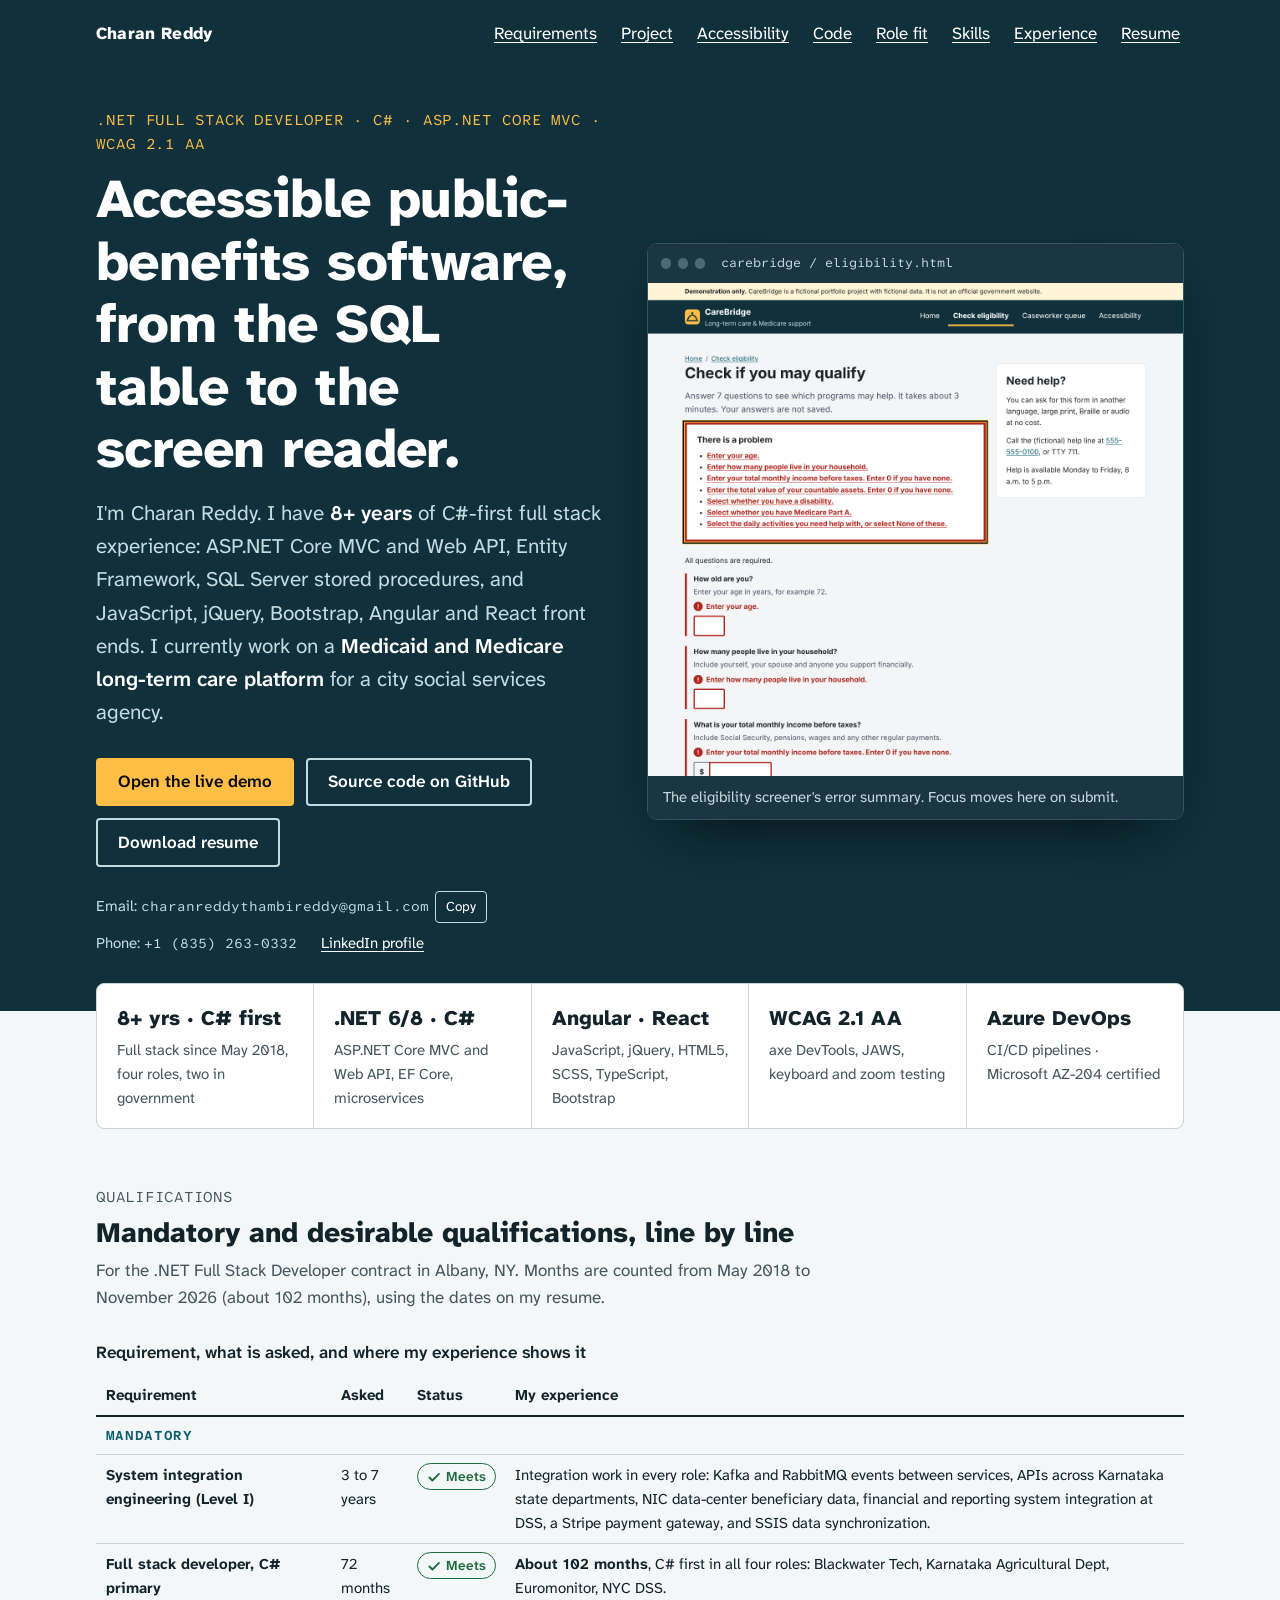
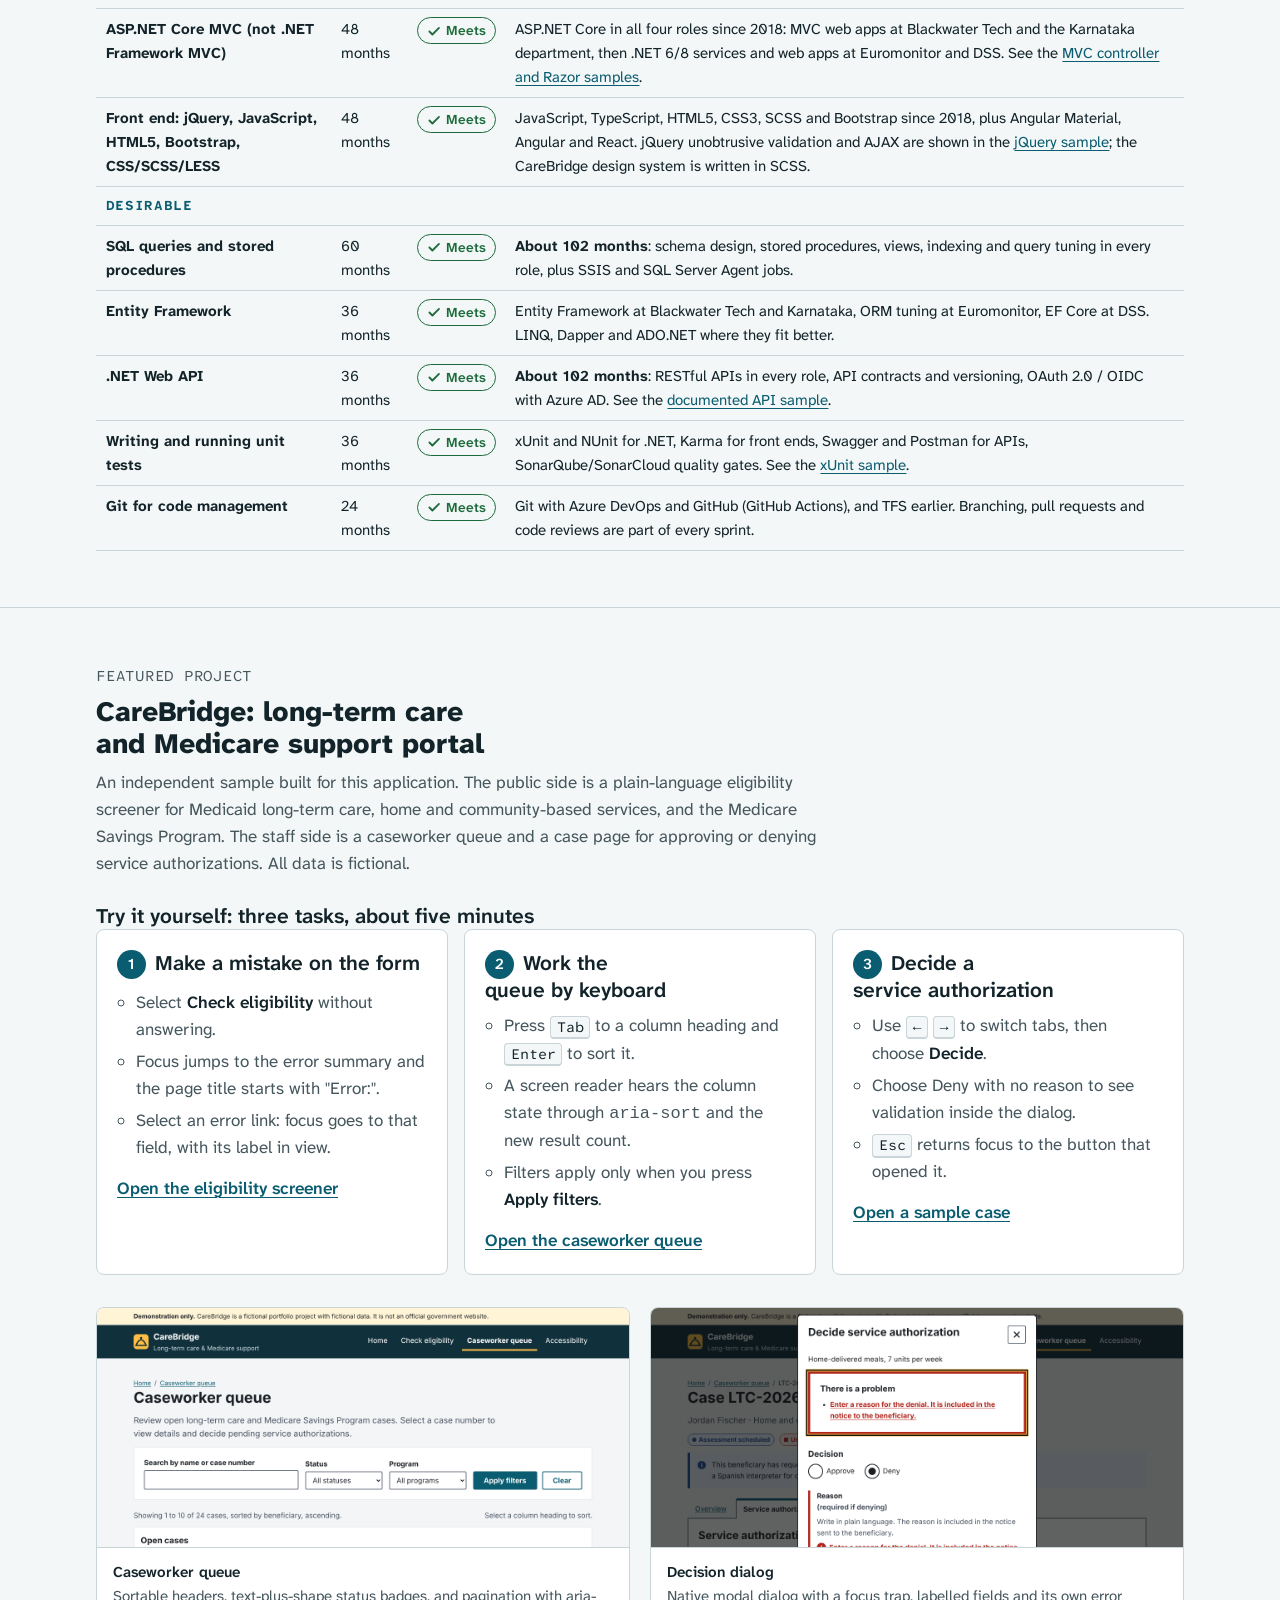
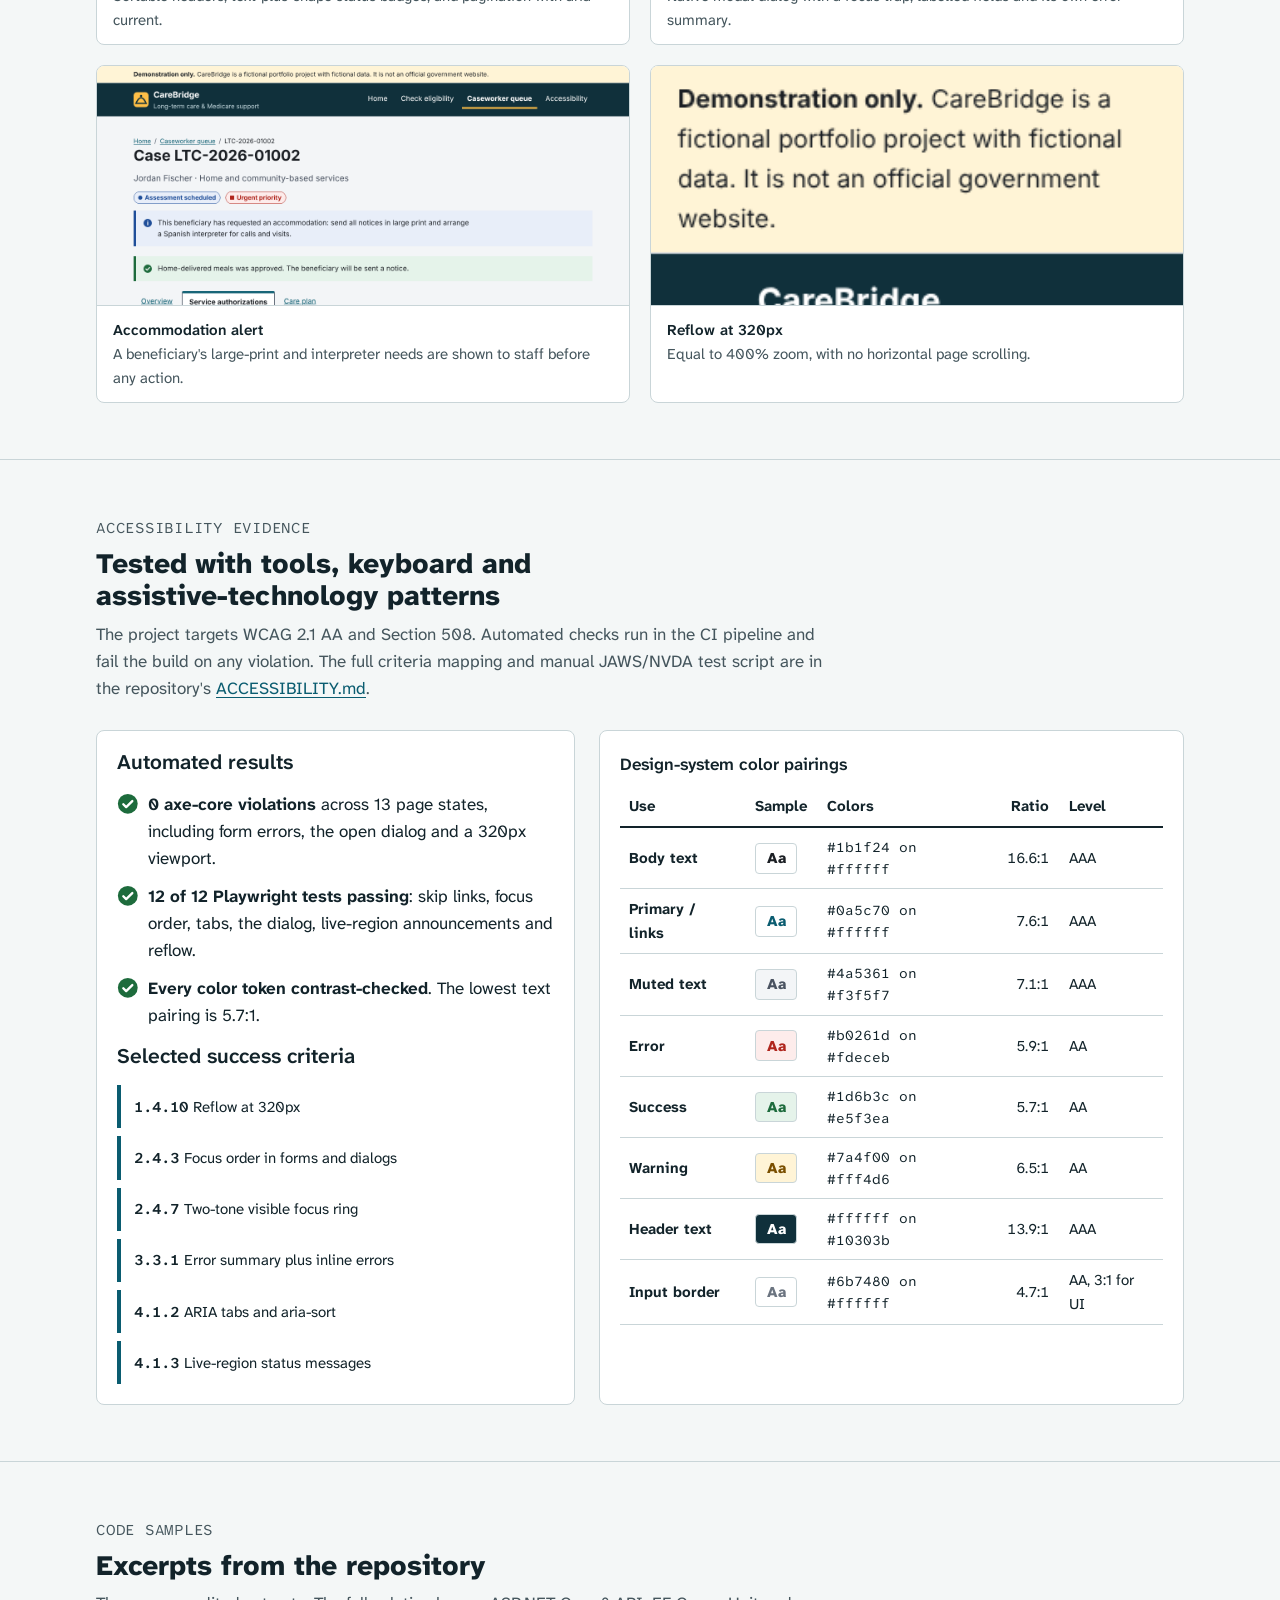
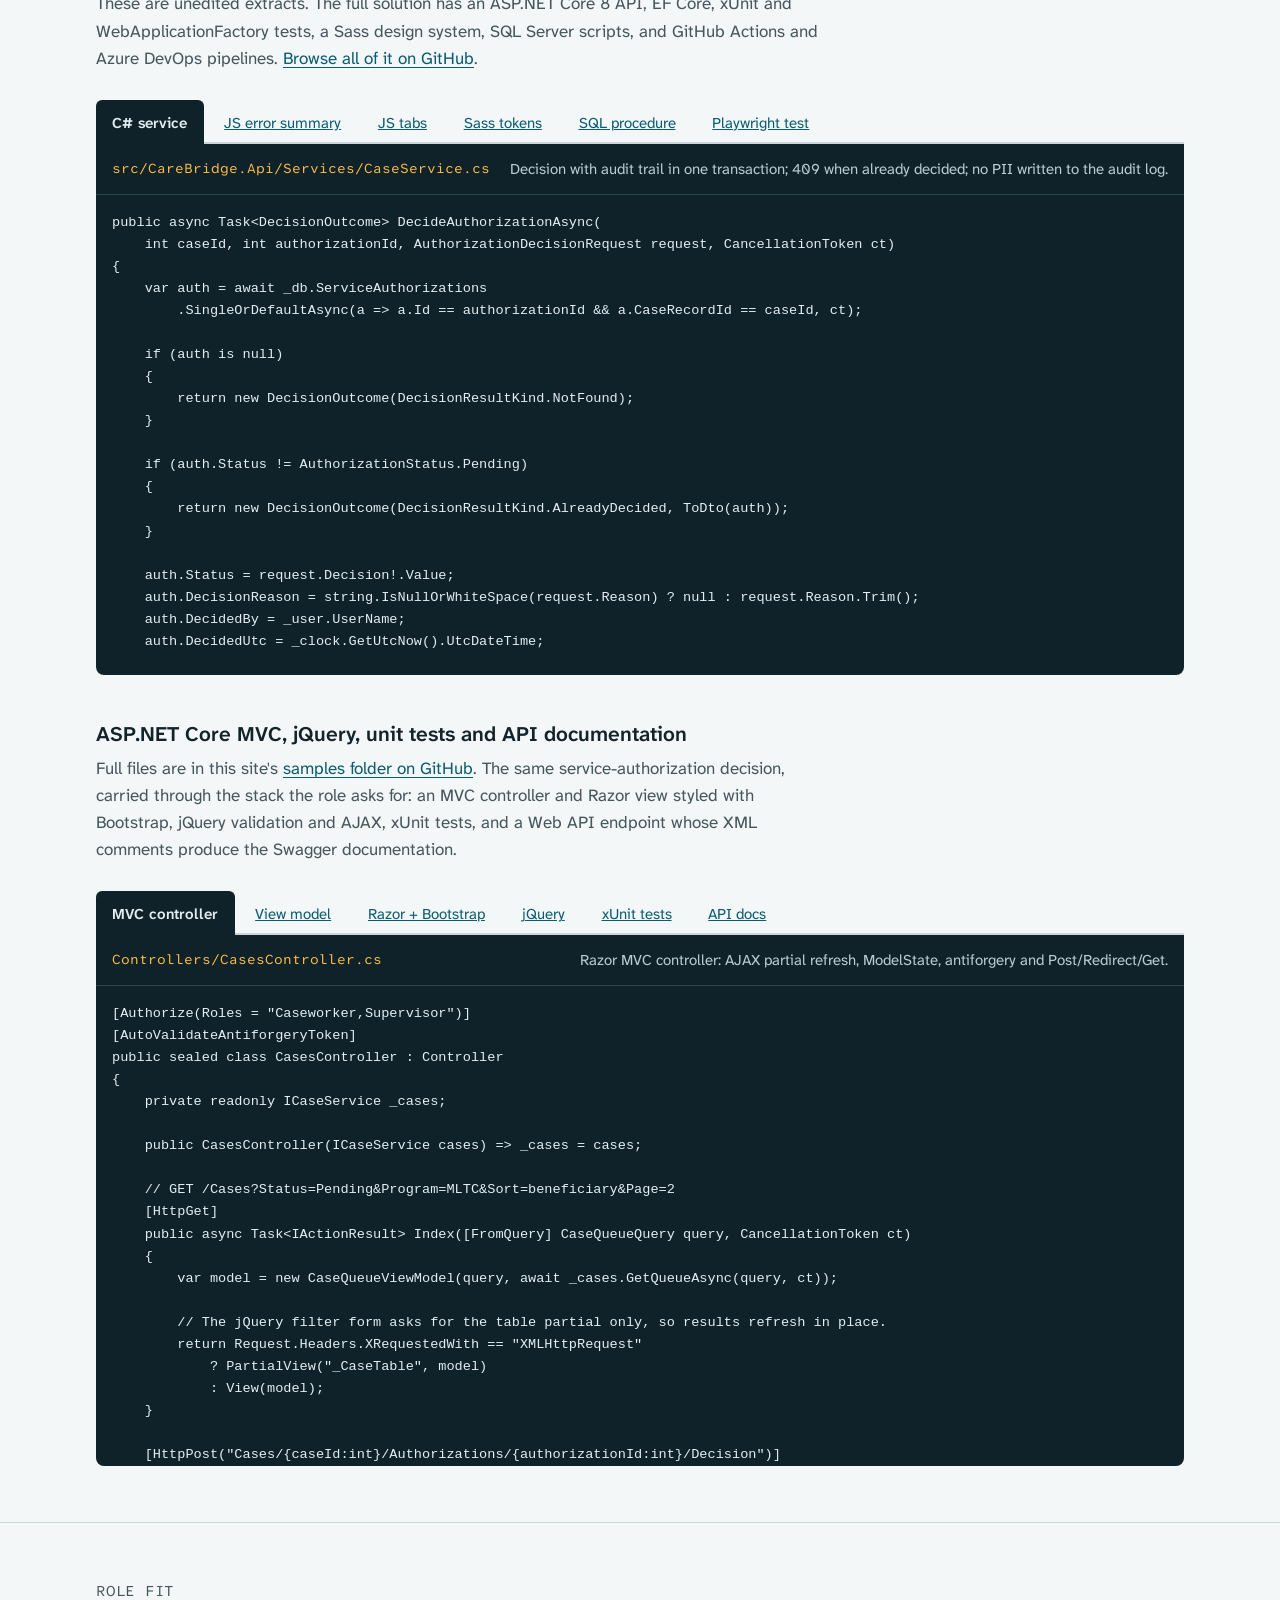
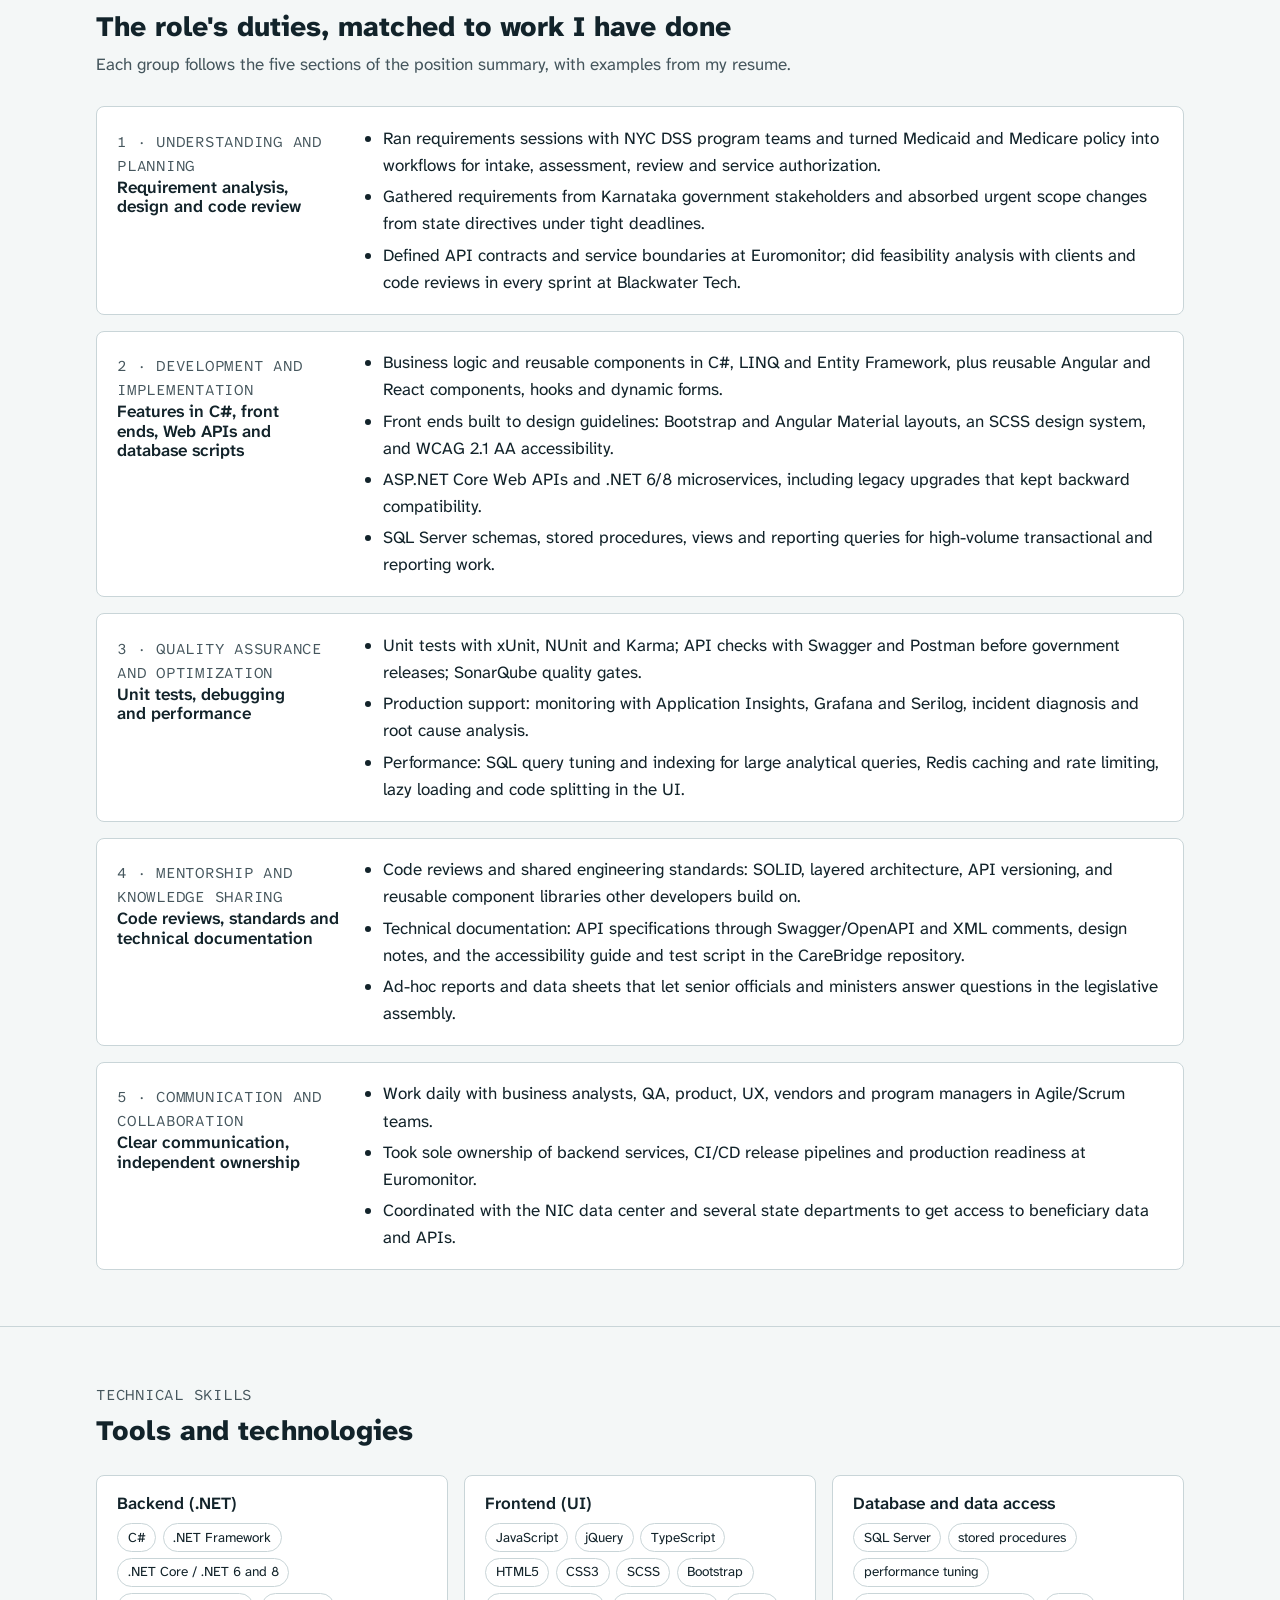
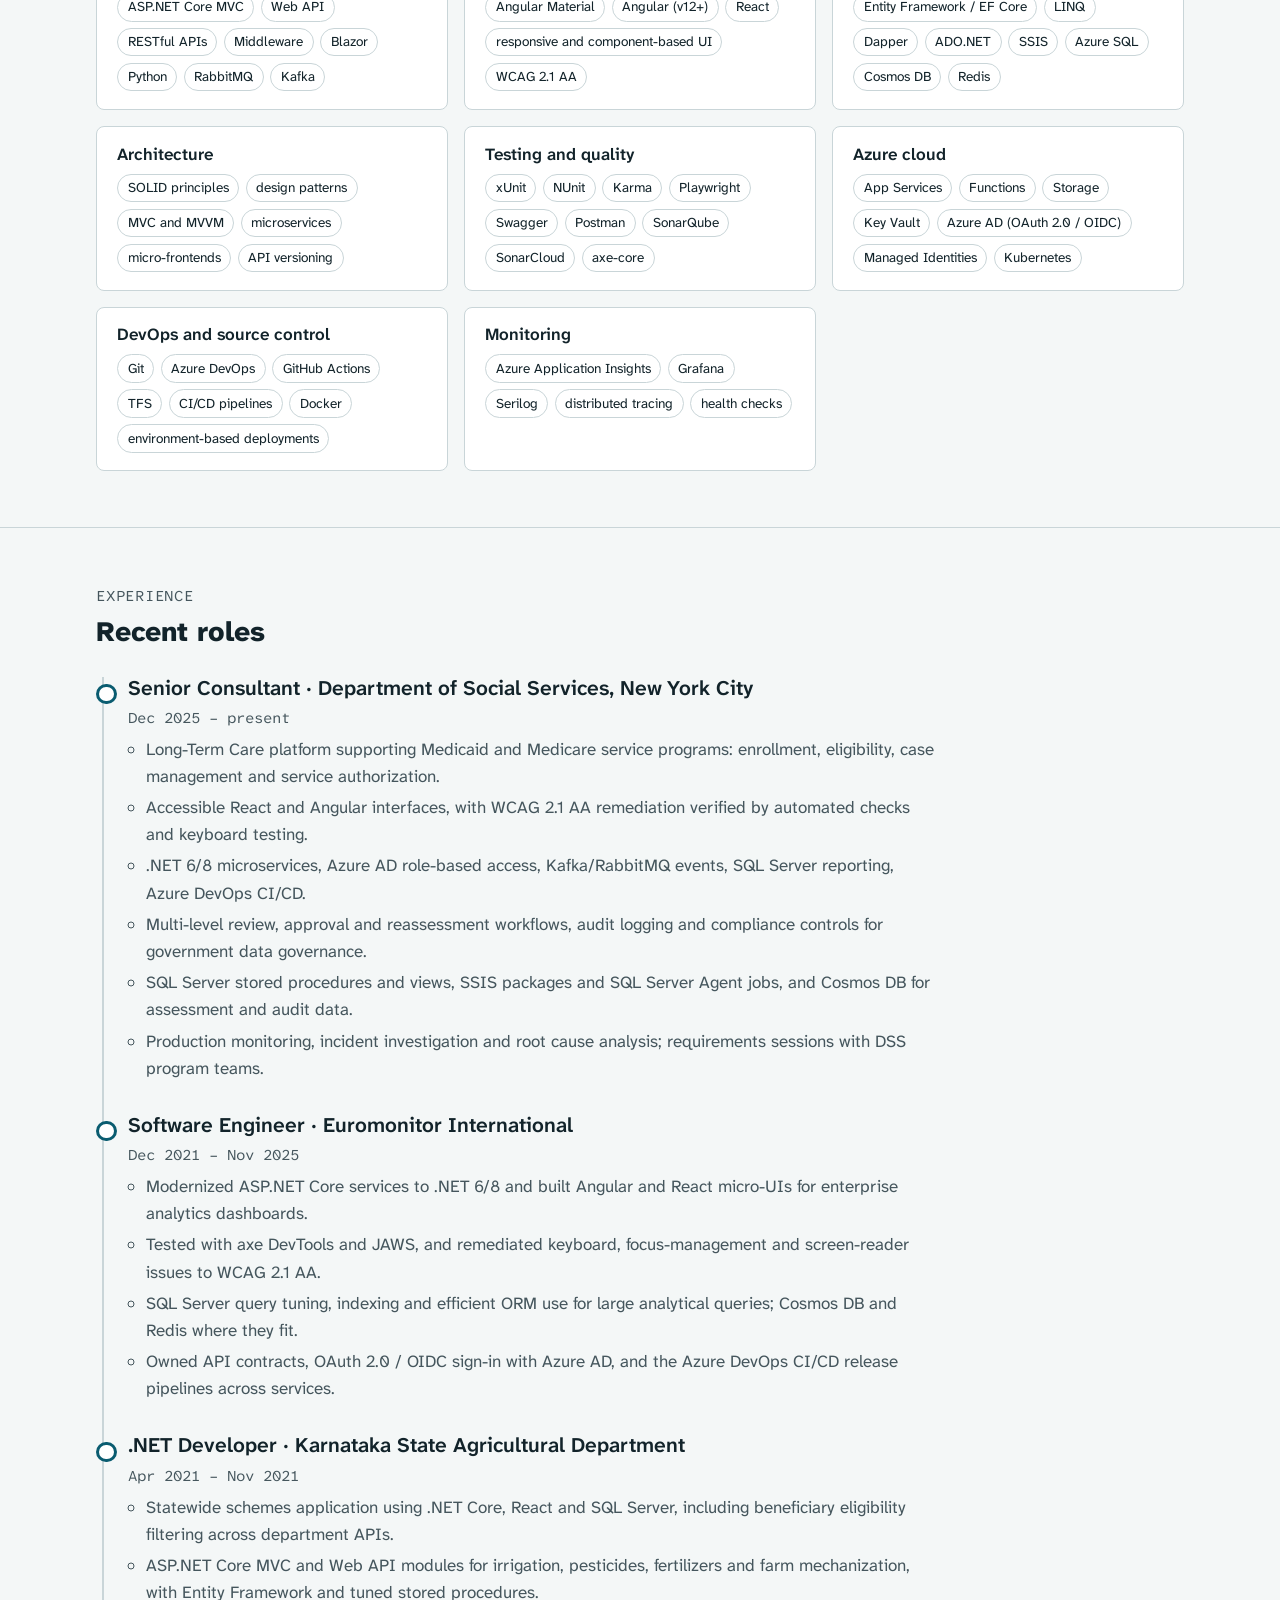
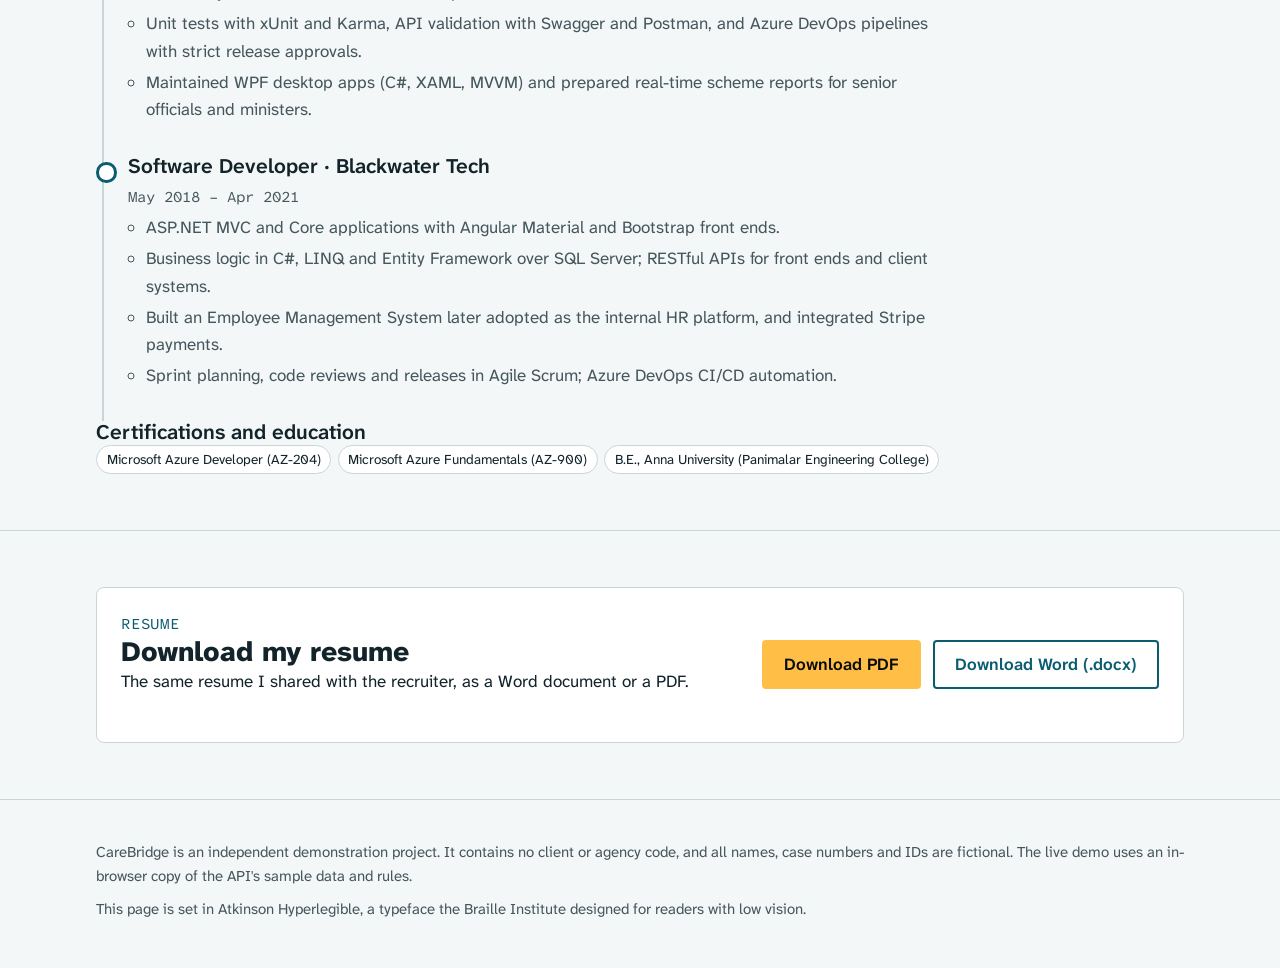
==== index.html @ f9382a03 "Add .NET full stack developer portfolio site Portfolio for the .NET Full Stack Developer role: quali" ====
<!doctype html><html lang="en"><head><meta charset="utf-8"><meta name=viewport content="width=device-width,initial-scale=1,viewport-fit=cover"><style>:root{color-scheme:light;box-sizing:border-box;padding-top:env(safe-area-inset-top,0px);padding-bottom:env(safe-area-inset-bottom,0px)}html{scroll-padding-top:env(safe-area-inset-top,0px)}body{margin:0;padding:0;font:14px -apple-system,BlinkMacSystemFont,sans-serif;background:#fff;color:#000}img{max-width:100%}[hidden]:not([hidden=until-found i]){display:none!important}</style><title>Charan Reddy | .NET Full Stack Developer Portfolio</title>
<meta name="claude:viewport-fit-sides" content="cover">
<meta name="description" content="Charan Reddy, .NET Full Stack Developer: 8+ years of C# full stack work with ASP.NET Core MVC and Web API, Entity Framework, SQL Server stored procedures, JavaScript, jQuery, Bootstrap and SCSS, unit testing and Git.">
<link rel="preconnect" href="https://fonts.googleapis.com">
<link rel="preconnect" href="https://fonts.gstatic.com" crossorigin>
<link rel="stylesheet" href="https://fonts.googleapis.com/css2?family=Atkinson+Hyperlegible+Mono:wght@400;600&family=Atkinson+Hyperlegible+Next:ital,wght@0,400;0,600;0,800;1,400&display=swap">
<style>
/* Layout: one left-aligned reading column (max 70rem) with full-width bands; the live demo is the hero. */
:root {
  --bg: #f4f7f7;
  --surface: #ffffff;
  --ink: #12232a;
  --muted: #45565d;
  --line: #c9d5d8;
  --accent: #0a5c70;
  --accent-ink: #ffffff;
  --band: #10303b;
  --band-ink: #ffffff;
  --band-muted: #c4dbe1;
  --halo: #ffbf47;
  --halo-ink: #0b0c0c;
  --code-bg: #0f2229;
  --code-ink: #e3eef1;
  --ok: #1d6b3c;
  --font-body: "Atkinson Hyperlegible Next", "Atkinson Hyperlegible", Verdana, "Segoe UI", sans-serif;
  --font-mono: "Atkinson Hyperlegible Mono", ui-monospace, SFMono-Regular, Consolas, monospace;
  --step--1: 0.9375rem;
  --step-0: 1.0625rem;
  --step-1: 1.3rem;
  --step-2: 1.75rem;
  --step-3: clamp(2.1rem, 1.5rem + 2.6vw, 3.4rem);
}
@media (prefers-color-scheme: dark) {
  :root:not([data-theme="light"]) {
    --bg: #0c181d; --surface: #12242b; --ink: #e5eef0; --muted: #a8bcc2; --line: #2b4650;
    --accent: #7fd0e2; --accent-ink: #06222a; --band: #081216; --band-ink: #f1f7f8; --band-muted: #a9c5cc;
    --code-bg: #071216; --code-ink: #e3eef1; --ok: #7fd49b; color-scheme: dark;
  }
}
:root[data-theme="dark"] {
  --bg: #0c181d; --surface: #12242b; --ink: #e5eef0; --muted: #a8bcc2; --line: #2b4650;
  --accent: #7fd0e2; --accent-ink: #06222a; --band: #081216; --band-ink: #f1f7f8; --band-muted: #a9c5cc;
  --code-bg: #071216; --code-ink: #e3eef1; --ok: #7fd49b; color-scheme: dark;
}

* { box-sizing: border-box; }
body { background: var(--bg); color: var(--ink); font-family: var(--font-body); font-size: var(--step-0); line-height: 1.6; }
h1, h2, h3 { line-height: 1.15; text-wrap: balance; margin: 0; font-weight: 800; }
h2 { font-size: var(--step-2); }
h3 { font-size: var(--step-1); font-weight: 600; }
p, ul, ol { margin: 0; }
a { color: var(--accent); text-decoration-thickness: 1px; text-underline-offset: 0.18em; }
a:hover { text-decoration-thickness: 3px; }
:focus-visible { outline: 3px solid var(--halo-ink); outline-offset: 2px; box-shadow: 0 0 0 6px var(--halo); border-radius: 2px; }
.mono { font-family: var(--font-mono); font-size: 0.92em; }
.num { font-variant-numeric: tabular-nums; text-align: right; }
.sr-only { position: absolute; width: 1px; height: 1px; overflow: hidden; clip-path: inset(50%); white-space: nowrap; }

.wrap { max-width: 70rem; margin-inline: auto; padding-left: max(16px, env(safe-area-inset-left, 0px)); padding-right: max(16px, env(safe-area-inset-right, 0px)); }
.skip { position: absolute; left: 8px; top: 8px; z-index: 20; padding: 0.6rem 1rem; background: var(--halo); color: var(--halo-ink); font-weight: 600; transform: translateY(-200%); }
.skip:focus { transform: none; }

/* Top bar */
.topbar { background: var(--band); color: var(--band-ink); }
.topbar .wrap { display: flex; flex-wrap: wrap; align-items: center; justify-content: space-between; gap: 0.5rem 1.5rem; padding-block: 0.75rem; }
.topbar a { color: var(--band-ink); }
.brand { font-weight: 800; text-decoration: none; letter-spacing: 0.01em; display: inline-flex; align-items: center; min-height: 2.75rem; }
.topbar ul { display: flex; flex-wrap: wrap; gap: 0.25rem 1rem; list-style: none; padding: 0; }
.topbar li a { display: inline-flex; align-items: center; min-height: 2.75rem; padding-inline: 0.25rem; }

/* Hero */
.hero { background: var(--band); color: var(--band-ink); padding-block: 2.5rem 3.5rem; }
.hero .wrap { display: grid; gap: 2.5rem; align-items: center; }
@media (min-width: 60rem) { .hero .wrap { grid-template-columns: minmax(0, 1fr) minmax(0, 1.05fr); } }
.eyebrow { font-family: var(--font-mono); font-size: var(--step--1); letter-spacing: 0.06em; text-transform: uppercase; color: var(--halo); }
.hero h1 { font-size: var(--step-3); margin-block: 0.75rem 1rem; letter-spacing: -0.01em; }
.hero .lead { font-size: var(--step-1); color: var(--band-muted); max-width: 34rem; }
.hero .lead strong { color: var(--band-ink); font-weight: 600; }
.actions { display: flex; flex-wrap: wrap; gap: 0.75rem; margin-top: 1.75rem; }
.btn { display: inline-flex; align-items: center; justify-content: center; gap: 0.5rem; min-height: 2.75rem; padding: 0.55rem 1.25rem; border: 2px solid var(--halo); border-radius: 4px; background: var(--halo); color: var(--halo-ink); font-weight: 600; text-decoration: none; }
.btn:hover { text-decoration: underline; text-decoration-thickness: 2px; }
.btn.ghost { background: transparent; color: var(--band-ink); border-color: var(--band-muted); }
.contact { display: flex; flex-wrap: wrap; gap: 0.5rem 1.5rem; margin-top: 1.5rem; font-size: var(--step--1); color: var(--band-muted); }
.contact a { color: var(--band-ink); }
.contact > span { min-width: 0; max-width: 100%; }
.contact .mono { overflow-wrap: anywhere; word-break: break-all; }
.copy { min-height: 2rem; padding: 0.1rem 0.6rem; margin-left: 0.4rem; border: 1px solid var(--band-muted); border-radius: 4px; background: transparent; color: var(--band-ink); font: inherit; font-size: 0.85rem; cursor: pointer; }

/* Browser-framed screenshot of the demo */
.frame { margin: 0; border-radius: 10px; overflow: hidden; border: 1px solid #335560; background: #0a1418; box-shadow: 0 24px 60px -24px rgb(0 0 0 / 0.7); }
.frame-bar { display: flex; align-items: center; gap: 0.4rem; padding: 0.55rem 0.8rem; background: #1b3640; color: #c4dbe1; font-family: var(--font-mono); font-size: 0.8rem; }
.frame-bar i { width: 0.65rem; height: 0.65rem; border-radius: 50%; background: #4b6a74; }
.frame-bar span { margin-left: 0.6rem; overflow: hidden; text-overflow: ellipsis; white-space: nowrap; }
.frame img { display: block; width: 100%; height: auto; }
.frame figcaption { padding: 0.6rem 0.9rem; font-size: var(--step--1); color: #c4dbe1; background: #1b3640; }

/* Sections */
main section { padding-block: 3.5rem; border-bottom: 1px solid var(--line); }
.section-head { display: grid; gap: 0.5rem; margin-bottom: 1.75rem; max-width: 46rem; }
.section-head p { color: var(--muted); }
.kicker { font-family: var(--font-mono); font-size: var(--step--1); color: var(--accent); letter-spacing: 0.05em; text-transform: uppercase; }

/* Facts strip */
.facts { display: grid; grid-template-columns: repeat(auto-fit, minmax(13rem, 1fr)); gap: 1px; background: var(--line); border: 1px solid var(--line); border-radius: 8px; overflow: hidden; margin-top: -1.75rem; position: relative; }
.fact { background: var(--surface); padding: 1.1rem 1.25rem; display: grid; gap: 0.2rem; align-content: start; }
.fact b { font-size: var(--step-1); font-weight: 800; }
.fact span { color: var(--muted); font-size: var(--step--1); }

/* Try-it tasks */
.tasks { display: grid; gap: 1rem; grid-template-columns: repeat(auto-fit, minmax(17rem, 1fr)); list-style: none; padding: 0; counter-reset: task; }
.task { background: var(--surface); border: 1px solid var(--line); border-radius: 8px; padding: 1.25rem; display: grid; gap: 0.6rem; align-content: start; counter-increment: task; }
.task h3::before { content: counter(task); display: inline-grid; place-items: center; width: 1.8rem; height: 1.8rem; margin-right: 0.6rem; border-radius: 50%; background: var(--accent); color: var(--accent-ink); font-size: 0.95rem; vertical-align: 0.1em; }
.task ul { padding-left: 1.2rem; color: var(--muted); display: grid; gap: 0.3rem; }
.task ul strong { color: var(--ink); font-weight: 600; }
.task a.go { font-weight: 600; margin-top: 0.25rem; }
kbd { font-family: var(--font-mono); font-size: 0.85em; padding: 0.05rem 0.35rem; border: 1px solid var(--line); border-bottom-width: 2px; border-radius: 4px; background: var(--bg); color: var(--ink); }

/* Gallery */
.gallery { display: grid; gap: 1.25rem; margin-top: 2rem; }
@media (min-width: 44rem) { .gallery { grid-template-columns: repeat(2, minmax(0, 1fr)); } }
.shot--phone img { object-fit: contain; object-position: center top; background: var(--bg); }
.shot { margin: 0; background: var(--surface); border: 1px solid var(--line); border-radius: 8px; overflow: hidden; }
.shot img { display: block; width: 100%; height: 15rem; object-fit: cover; object-position: top left; border-bottom: 1px solid var(--line); }
.shot figcaption { padding: 0.75rem 1rem; font-size: var(--step--1); color: var(--muted); }
.shot figcaption b { color: var(--ink); display: block; font-weight: 600; }

/* Evidence */
.evidence { display: grid; gap: 1.5rem; }
@media (min-width: 56rem) { .evidence { grid-template-columns: minmax(0, 0.9fr) minmax(0, 1.1fr); } }
.panel { background: var(--surface); border: 1px solid var(--line); border-radius: 8px; padding: 1.25rem; display: grid; gap: 1rem; align-content: start; min-width: 0; }
.result-list { list-style: none; padding: 0; display: grid; gap: 0.65rem; }
.result-list li { display: grid; grid-template-columns: auto 1fr; gap: 0.6rem; align-items: start; }
.check { width: 1.35rem; height: 1.35rem; margin-top: 0.15rem; color: var(--ok); }
.table-scroll { overflow-x: auto; }
table { width: 100%; border-collapse: collapse; font-size: var(--step--1); }
caption { text-align: left; font-weight: 600; font-size: var(--step-0); padding-bottom: 0.5rem; }
th, td { text-align: left; padding: 0.5rem 0.6rem; border-bottom: 1px solid var(--line); vertical-align: middle; }
thead th { border-bottom: 2px solid var(--ink); white-space: nowrap; }
.swatch { display: inline-grid; place-items: center; width: 2.6rem; height: 1.9rem; border-radius: 4px; font-weight: 800; border: 1px solid var(--line); }
.wcag { display: grid; gap: 0.5rem; grid-template-columns: repeat(auto-fit, minmax(15rem, 1fr)); list-style: none; padding: 0; }
.wcag li { padding: 0.6rem 0.8rem; border-left: 4px solid var(--accent); background: var(--surface); border-radius: 0 6px 6px 0; font-size: var(--step--1); }
.wcag b { font-family: var(--font-mono); font-weight: 600; margin-right: 0.35rem; }

/* Code viewer */
.code-tabs { display: flex; flex-wrap: wrap; gap: 0.25rem; border-bottom: 2px solid var(--line); }
.code-tab { min-height: 2.75rem; padding: 0.4rem 0.9rem; border: 2px solid transparent; border-bottom: 0; border-radius: 6px 6px 0 0; margin-bottom: -2px; background: transparent; color: var(--accent); font: inherit; font-size: var(--step--1); text-decoration: underline; cursor: pointer; }
.code-tab[aria-selected="true"] { background: var(--code-bg); color: var(--code-ink); border-color: var(--code-bg); text-decoration: none; font-weight: 600; }
.code-panel { background: var(--code-bg); color: var(--code-ink); border-radius: 0 0 8px 8px; }
.code-meta { display: flex; flex-wrap: wrap; gap: 0.25rem 1rem; justify-content: space-between; padding: 0.8rem 1rem; border-bottom: 1px solid #284650; font-size: var(--step--1); color: #b7cdd3; }
.code-meta .mono { color: var(--halo); overflow-wrap: anywhere; min-width: 0; }
.code-scroll { overflow: auto; max-height: 30rem; }
.code-scroll pre { margin: 0; padding: 1rem; font-family: var(--font-mono); font-size: 0.85rem; line-height: 1.55; tab-size: 4; }

/* Skills mapped to the role */
.weights { display: grid; gap: 1rem; }
.weight { display: grid; gap: 0.5rem 1.5rem; background: var(--surface); border: 1px solid var(--line); border-radius: 8px; padding: 1.1rem 1.25rem; }
@media (min-width: 48rem) { .weight { grid-template-columns: 14rem minmax(0, 1fr); } }
.weight h3 { font-size: var(--step-0); }
.bar { height: 0.5rem; border-radius: 99px; background: var(--line); overflow: hidden; margin-top: 0.5rem; }
.bar span { display: block; height: 100%; background: var(--accent); }
.weight p { color: var(--muted); font-size: var(--step--1); margin-top: 0.3rem; }
.weight ul { padding-left: 1.1rem; display: grid; gap: 0.25rem; }

/* Experience timeline */
.timeline { list-style: none; padding: 0; display: grid; gap: 0; border-left: 2px solid var(--line); margin-left: 0.4rem; }
.role { position: relative; padding: 0 0 2rem 1.5rem; display: grid; gap: 0.35rem; max-width: 52rem; }
.role::before { content: ""; position: absolute; left: -0.5rem; top: 0.45rem; width: 0.9rem; height: 0.9rem; border-radius: 50%; background: var(--surface); border: 3px solid var(--accent); }
.role .when { font-family: var(--font-mono); font-size: var(--step--1); color: var(--muted); }
.role ul { padding-left: 1.1rem; display: grid; gap: 0.25rem; color: var(--muted); }
.chips { display: flex; flex-wrap: wrap; gap: 0.4rem; list-style: none; padding: 0; }
.chips li { padding: 0.15rem 0.6rem; border: 1px solid var(--line); border-radius: 99px; font-size: 0.85rem; background: var(--surface); }

footer { padding-block: 2.5rem 3rem; color: var(--muted); font-size: var(--step--1); }
footer .wrap { display: grid; gap: 0.6rem; }


/* Added: requirements matrix, downloads, skills */
.req-table td, .req-table th { vertical-align: top; }
.req-table td:last-child { min-width: 16rem; }
.req-group th { background: var(--bg); font-family: var(--font-mono); font-size: 0.85rem; letter-spacing: 0.05em; text-transform: uppercase; color: var(--accent); }
.met { display: inline-flex; align-items: center; gap: 0.35rem; padding: 0.1rem 0.55rem; border-radius: 99px; border: 1px solid var(--ok); color: var(--ok); font-weight: 600; font-size: 0.85rem; white-space: nowrap; }
.met svg { width: 0.9rem; height: 0.9rem; }
.note { color: var(--muted); font-size: var(--step--1); margin-top: 1rem; max-width: 52rem; }
.duty-tag { font-family: var(--font-mono); font-size: 0.8rem; color: var(--accent); letter-spacing: 0.05em; text-transform: uppercase; }
.skills-grid { display: grid; gap: 1rem; grid-template-columns: repeat(auto-fit, minmax(19rem, 1fr)); }
.skill-card { background: var(--surface); border: 1px solid var(--line); border-radius: 8px; padding: 1.1rem 1.25rem; display: grid; gap: 0.6rem; align-content: start; }
.skill-card h3 { font-size: var(--step-0); }
.resume-box { display: grid; gap: 1.25rem; background: var(--surface); border: 1px solid var(--line); border-radius: 8px; padding: 1.5rem; }
@media (min-width: 48rem) { .resume-box { grid-template-columns: minmax(0, 1fr) auto; align-items: center; } }
.resume-box .actions { margin-top: 0; }
.resume-box .btn.ghost { color: var(--accent); border-color: var(--accent); }
.dl-status { min-height: 1.5em; font-size: var(--step--1); color: var(--muted); }
.code-viewer + .code-viewer-head { margin-top: 3rem; }
.role h4 { font-size: var(--step--1); font-family: var(--font-mono); color: var(--muted); font-weight: 400; margin: 0.25rem 0 0; }

@media (prefers-reduced-motion: reduce) { * { transition: none !important; animation: none !important; scroll-behavior: auto !important; } }
@media (forced-colors: active) { .task, .panel, .shot, .weight, .fact { border: 1px solid CanvasText; } :focus-visible { outline-color: Highlight; box-shadow: none; } }
</style>

</head><body>
<a class="skip" href="#main">Skip to main content</a>

<header class="topbar">
  <div class="wrap">
    <a class="brand" href="#top">Charan Reddy</a>
    <nav aria-label="Portfolio sections">
      <ul>
        <li><a href="#requirements">Requirements</a></li>
        <li><a href="#project">Project</a></li>
        <li><a href="#accessibility">Accessibility</a></li>
        <li><a href="#code">Code</a></li>
        <li><a href="#fit">Role fit</a></li>
        <li><a href="#skills">Skills</a></li>
        <li><a href="#experience">Experience</a></li>
        <li><a href="#resume">Resume</a></li>
      </ul>
    </nav>
  </div>
</header>

<main id="main" tabindex="-1">
  <div class="hero" id="top">
    <div class="wrap">
      <div>
        <p class="eyebrow">.NET Full Stack Developer &#183; C# &#183; ASP.NET Core MVC &#183; WCAG 2.1 AA</p>
        <h1>Accessible public-benefits software, from the SQL table to the screen reader.</h1>
        <p class="lead">I'm Charan Reddy. I have <strong>8+ years</strong> of C#-first full stack experience: ASP.NET Core MVC and Web API, Entity Framework, SQL Server stored procedures, and JavaScript, jQuery, Bootstrap, Angular and React front ends. I currently work on a <strong>Medicaid and Medicare long-term care platform</strong> for a city social services agency.</p>
        <div class="actions">
          <a class="btn" href="demo/index.html">Open the live demo</a>
          <a class="btn ghost" href="https://github.com/Charan-Reddy-Thambireddy/carebridge-ltc-portal">Source code on GitHub</a>
          <a class="btn ghost" href="#resume">Download resume</a>
        </div>
        <p class="contact">
          <span>Email: <span class="mono" id="email">charanreddythambireddy@gmail.com</span><button class="copy" type="button" data-copy="email" aria-label="Copy email address">Copy</button></span>
          <span>Phone: <span class="mono">+1 (835) 263-0332</span></span>
          <a href="https://www.linkedin.com/in/charan-reddy-thambireddy-729a70211/">LinkedIn profile</a>
        </p>
      </div>
      <figure class="frame">
        <div class="frame-bar" aria-hidden="true"><i></i><i></i><i></i><span>carebridge / eligibility.html</span></div>
        <img src="images/hero-eligibility.png" alt="CareBridge eligibility screener after an empty submit: a red-bordered 'There is a problem' summary lists seven errors as links, and each question shows its own inline error message." width="1280" height="1180">
        <figcaption>The eligibility screener's error summary. Focus moves here on submit.</figcaption>
      </figure>
    </div>
  </div>

  <div class="wrap">
    <div class="facts" role="list" aria-label="At a glance">
      <div class="fact" role="listitem"><b>8+ yrs &#183; C# first</b><span>Full stack since May 2018, four roles, two in government</span></div>
      <div class="fact" role="listitem"><b>.NET 6/8 &#183; C#</b><span>ASP.NET Core MVC and Web API, EF Core, microservices</span></div>
      <div class="fact" role="listitem"><b>Angular &#183; React</b><span>JavaScript, jQuery, HTML5, SCSS, TypeScript, Bootstrap</span></div>
      <div class="fact" role="listitem"><b>WCAG 2.1 AA</b><span>axe DevTools, JAWS, keyboard and zoom testing</span></div>
      <div class="fact" role="listitem"><b>Azure DevOps</b><span>CI/CD pipelines &#183; Microsoft AZ-204 certified</span></div>
    </div>
  </div>


  <section id="requirements" aria-labelledby="req-heading">
    <div class="wrap">
      <div class="section-head">
        <p class="kicker">Qualifications</p>
        <h2 id="req-heading">Mandatory and desirable qualifications, line by line</h2>
        <p>For the .NET Full Stack Developer contract in Albany, NY. Months are counted from May 2018 to November 2026 (about 102 months), using the dates on my resume.</p>
      </div>
      <div class="table-scroll" role="region" aria-labelledby="req-caption" tabindex="0">
        <table class="req-table">
          <caption id="req-caption">Requirement, what is asked, and where my experience shows it</caption>
          <thead><tr><th scope="col">Requirement</th><th scope="col">Asked</th><th scope="col">Status</th><th scope="col">My experience</th></tr></thead>
          <tbody>
            <tr class="req-group"><th scope="rowgroup" colspan="4">Mandatory</th></tr>
            <tr><th scope="row">System integration engineering (Level I)</th><td>3 to 7 years</td><td><span class="met"><svg viewBox="0 0 24 24" aria-hidden="true" focusable="false"><path d="m4 12.5 5 5L20 6.5" fill="none" stroke="currentColor" stroke-width="3" stroke-linecap="round" stroke-linejoin="round"/></svg>Meets</span></td><td>Integration work in every role: Kafka and RabbitMQ events between services, APIs across Karnataka state departments, NIC data-center beneficiary data, financial and reporting system integration at DSS, a Stripe payment gateway, and SSIS data synchronization.</td></tr>
            <tr><th scope="row">Full stack developer, C# primary</th><td>72 months</td><td><span class="met"><svg viewBox="0 0 24 24" aria-hidden="true" focusable="false"><path d="m4 12.5 5 5L20 6.5" fill="none" stroke="currentColor" stroke-width="3" stroke-linecap="round" stroke-linejoin="round"/></svg>Meets</span></td><td><b>About 102 months</b>, C# first in all four roles: Blackwater Tech, Karnataka Agricultural Dept, Euromonitor, NYC DSS.</td></tr>
            <tr><th scope="row">ASP.NET Core MVC (not .NET Framework MVC)</th><td>48 months</td><td><span class="met"><svg viewBox="0 0 24 24" aria-hidden="true" focusable="false"><path d="m4 12.5 5 5L20 6.5" fill="none" stroke="currentColor" stroke-width="3" stroke-linecap="round" stroke-linejoin="round"/></svg>Meets</span></td><td>ASP.NET Core in all four roles since 2018: MVC web apps at Blackwater Tech and the Karnataka department, then .NET 6/8 services and web apps at Euromonitor and DSS. See the <a href="#mvc-heading">MVC controller and Razor samples</a>.</td></tr>
            <tr><th scope="row">Front end: jQuery, JavaScript, HTML5, Bootstrap, CSS/SCSS/LESS</th><td>48 months</td><td><span class="met"><svg viewBox="0 0 24 24" aria-hidden="true" focusable="false"><path d="m4 12.5 5 5L20 6.5" fill="none" stroke="currentColor" stroke-width="3" stroke-linecap="round" stroke-linejoin="round"/></svg>Meets</span></td><td>JavaScript, TypeScript, HTML5, CSS3, SCSS and Bootstrap since 2018, plus Angular Material, Angular and React. jQuery unobtrusive validation and AJAX are shown in the <a href="#mvc-heading">jQuery sample</a>; the CareBridge design system is written in SCSS.</td></tr>
            <tr class="req-group"><th scope="rowgroup" colspan="4">Desirable</th></tr>
            <tr><th scope="row">SQL queries and stored procedures</th><td>60 months</td><td><span class="met"><svg viewBox="0 0 24 24" aria-hidden="true" focusable="false"><path d="m4 12.5 5 5L20 6.5" fill="none" stroke="currentColor" stroke-width="3" stroke-linecap="round" stroke-linejoin="round"/></svg>Meets</span></td><td><b>About 102 months</b>: schema design, stored procedures, views, indexing and query tuning in every role, plus SSIS and SQL Server Agent jobs.</td></tr>
            <tr><th scope="row">Entity Framework</th><td>36 months</td><td><span class="met"><svg viewBox="0 0 24 24" aria-hidden="true" focusable="false"><path d="m4 12.5 5 5L20 6.5" fill="none" stroke="currentColor" stroke-width="3" stroke-linecap="round" stroke-linejoin="round"/></svg>Meets</span></td><td>Entity Framework at Blackwater Tech and Karnataka, ORM tuning at Euromonitor, EF Core at DSS. LINQ, Dapper and ADO.NET where they fit better.</td></tr>
            <tr><th scope="row">.NET Web API</th><td>36 months</td><td><span class="met"><svg viewBox="0 0 24 24" aria-hidden="true" focusable="false"><path d="m4 12.5 5 5L20 6.5" fill="none" stroke="currentColor" stroke-width="3" stroke-linecap="round" stroke-linejoin="round"/></svg>Meets</span></td><td><b>About 102 months</b>: RESTful APIs in every role, API contracts and versioning, OAuth 2.0 / OIDC with Azure AD. See the <a href="#mvc-heading">documented API sample</a>.</td></tr>
            <tr><th scope="row">Writing and running unit tests</th><td>36 months</td><td><span class="met"><svg viewBox="0 0 24 24" aria-hidden="true" focusable="false"><path d="m4 12.5 5 5L20 6.5" fill="none" stroke="currentColor" stroke-width="3" stroke-linecap="round" stroke-linejoin="round"/></svg>Meets</span></td><td>xUnit and NUnit for .NET, Karma for front ends, Swagger and Postman for APIs, SonarQube/SonarCloud quality gates. See the <a href="#mvc-heading">xUnit sample</a>.</td></tr>
            <tr><th scope="row">Git for code management</th><td>24 months</td><td><span class="met"><svg viewBox="0 0 24 24" aria-hidden="true" focusable="false"><path d="m4 12.5 5 5L20 6.5" fill="none" stroke="currentColor" stroke-width="3" stroke-linecap="round" stroke-linejoin="round"/></svg>Meets</span></td><td>Git with Azure DevOps and GitHub (GitHub Actions), and TFS earlier. Branching, pull requests and code reviews are part of every sprint.</td></tr>
          </tbody>
        </table>
      </div>
    </div>
  </section>

  <section id="project" aria-labelledby="project-heading">
    <div class="wrap">
      <div class="section-head">
        <p class="kicker">Featured project</p>
        <h2 id="project-heading">CareBridge: long-term care and Medicare support portal</h2>
        <p>An independent sample built for this application. The public side is a plain-language eligibility screener for Medicaid long-term care, home and community-based services, and the Medicare Savings Program. The staff side is a caseworker queue and a case page for approving or denying service authorizations. All data is fictional.</p>
      </div>

      <h3 id="try-heading">Try it yourself: three tasks, about five minutes</h3>
      <p class="sr-only">Each task opens a page of the live demo.</p>
      <ol class="tasks" aria-labelledby="try-heading">
        <li class="task">
          <h3>Make a mistake on the form</h3>
          <ul>
            <li>Select <strong>Check eligibility</strong> without answering.</li>
            <li>Focus jumps to the error summary and the page title starts with "Error:".</li>
            <li>Select an error link: focus goes to that field, with its label in view.</li>
          </ul>
          <a class="go" href="demo/eligibility.html">Open the eligibility screener</a>
        </li>
        <li class="task">
          <h3>Work the queue by keyboard</h3>
          <ul>
            <li>Press <kbd>Tab</kbd> to a column heading and <kbd>Enter</kbd> to sort it.</li>
            <li>A screen reader hears the column state through <code>aria-sort</code> and the new result count.</li>
            <li>Filters apply only when you press <strong>Apply filters</strong>.</li>
          </ul>
          <a class="go" href="demo/cases.html">Open the caseworker queue</a>
        </li>
        <li class="task">
          <h3>Decide a service authorization</h3>
          <ul>
            <li>Use <kbd>&#8592;</kbd> <kbd>&#8594;</kbd> to switch tabs, then choose <strong>Decide</strong>.</li>
            <li>Choose Deny with no reason to see validation inside the dialog.</li>
            <li><kbd>Esc</kbd> returns focus to the button that opened it.</li>
          </ul>
          <a class="go" href="demo/case.html?id=6">Open a sample case</a>
        </li>
      </ol>

      <div class="gallery">
        <figure class="shot"><img src="images/05-caseworker-queue.png" alt="Caseworker queue table sorted by beneficiary, with status and priority badges that use both text and shape." loading="lazy" width="1280" height="1964"><figcaption><b>Caseworker queue</b>Sortable headers, text-plus-shape status badges, and pagination with aria-current.</figcaption></figure>
        <figure class="shot"><img src="images/07-decision-dialog-error.png" alt="Modal dialog titled Decide service authorization showing an error summary because Deny was selected without a reason." loading="lazy" width="1280" height="900"><figcaption><b>Decision dialog</b>Native modal dialog with a focus trap, labelled fields and its own error summary.</figcaption></figure>
        <figure class="shot"><img src="images/08-decision-confirmed.png" alt="Case page with an accommodation alert asking for large-print notices and a Spanish interpreter, and a confirmation that home-delivered meals was approved." loading="lazy" width="1280" height="1210"><figcaption><b>Accommodation alert</b>A beneficiary's large-print and interpreter needs are shown to staff before any action.</figcaption></figure>
        <figure class="shot shot--phone"><img src="images/10-mobile-320-queue.png" alt="The caseworker queue at 320 pixels wide, showing a collapsed menu button and the filter form stacked in one column." loading="lazy" width="320" height="720"><figcaption><b>Reflow at 320px</b>Equal to 400% zoom, with no horizontal page scrolling.</figcaption></figure>
      </div>
    </div>
  </section>

  <section id="accessibility" aria-labelledby="a11y-heading">
    <div class="wrap">
      <div class="section-head">
        <p class="kicker">Accessibility evidence</p>
        <h2 id="a11y-heading">Tested with tools, keyboard and assistive-technology patterns</h2>
        <p>The project targets WCAG 2.1 AA and Section 508. Automated checks run in the CI pipeline and fail the build on any violation. The full criteria mapping and manual JAWS/NVDA test script are in the repository's <a href="https://github.com/Charan-Reddy-Thambireddy/carebridge-ltc-portal/blob/main/ACCESSIBILITY.md">ACCESSIBILITY.md</a>.</p>
      </div>
      <div class="evidence">
        <div class="panel">
          <h3>Automated results</h3>
          <ul class="result-list">
            <li><svg class="check" viewBox="0 0 24 24" aria-hidden="true" focusable="false"><circle cx="12" cy="12" r="11" fill="currentColor"/><path d="m7 12.5 3.2 3.2L17 9" fill="none" stroke="var(--surface)" stroke-width="2.6" stroke-linecap="round" stroke-linejoin="round"/></svg><span><b>0 axe-core violations</b> across 13 page states, including form errors, the open dialog and a 320px viewport.</span></li>
            <li><svg class="check" viewBox="0 0 24 24" aria-hidden="true" focusable="false"><circle cx="12" cy="12" r="11" fill="currentColor"/><path d="m7 12.5 3.2 3.2L17 9" fill="none" stroke="var(--surface)" stroke-width="2.6" stroke-linecap="round" stroke-linejoin="round"/></svg><span><b>12 of 12 Playwright tests passing</b>: skip links, focus order, tabs, the dialog, live-region announcements and reflow.</span></li>
            <li><svg class="check" viewBox="0 0 24 24" aria-hidden="true" focusable="false"><circle cx="12" cy="12" r="11" fill="currentColor"/><path d="m7 12.5 3.2 3.2L17 9" fill="none" stroke="var(--surface)" stroke-width="2.6" stroke-linecap="round" stroke-linejoin="round"/></svg><span><b>Every color token contrast-checked</b>. The lowest text pairing is 5.7:1.</span></li>
          </ul>
          <h3>Selected success criteria</h3>
          <ul class="wcag">
            <li><b>1.4.10</b>Reflow at 320px</li>
            <li><b>2.4.3</b>Focus order in forms and dialogs</li>
            <li><b>2.4.7</b>Two-tone visible focus ring</li>
            <li><b>3.3.1</b>Error summary plus inline errors</li>
            <li><b>4.1.2</b>ARIA tabs and aria-sort</li>
            <li><b>4.1.3</b>Live-region status messages</li>
          </ul>
        </div>
        <div class="panel">
          <div class="table-scroll" role="region" aria-labelledby="contrast-caption" tabindex="0">
            <table>
              <caption id="contrast-caption">Design-system color pairings</caption>
              <thead><tr><th scope="col">Use</th><th scope="col">Sample</th><th scope="col">Colors</th><th scope="col" class="num">Ratio</th><th scope="col">Level</th></tr></thead>
              <tbody><tr><th scope="row">Body text</th><td><span class="swatch" data-fg="#1b1f24" data-bg="#ffffff">Aa</span></td><td class="mono">#1b1f24 on #ffffff</td><td class="num">16.6:1</td><td>AAA</td></tr><tr><th scope="row">Primary / links</th><td><span class="swatch" data-fg="#0a5c70" data-bg="#ffffff">Aa</span></td><td class="mono">#0a5c70 on #ffffff</td><td class="num">7.6:1</td><td>AAA</td></tr><tr><th scope="row">Muted text</th><td><span class="swatch" data-fg="#4a5361" data-bg="#f3f5f7">Aa</span></td><td class="mono">#4a5361 on #f3f5f7</td><td class="num">7.1:1</td><td>AAA</td></tr><tr><th scope="row">Error</th><td><span class="swatch" data-fg="#b0261d" data-bg="#fdeceb">Aa</span></td><td class="mono">#b0261d on #fdeceb</td><td class="num">5.9:1</td><td>AA</td></tr><tr><th scope="row">Success</th><td><span class="swatch" data-fg="#1d6b3c" data-bg="#e5f3ea">Aa</span></td><td class="mono">#1d6b3c on #e5f3ea</td><td class="num">5.7:1</td><td>AA</td></tr><tr><th scope="row">Warning</th><td><span class="swatch" data-fg="#7a4f00" data-bg="#fff4d6">Aa</span></td><td class="mono">#7a4f00 on #fff4d6</td><td class="num">6.5:1</td><td>AA</td></tr><tr><th scope="row">Header text</th><td><span class="swatch" data-fg="#ffffff" data-bg="#10303b">Aa</span></td><td class="mono">#ffffff on #10303b</td><td class="num">13.9:1</td><td>AAA</td></tr><tr><th scope="row">Input border</th><td><span class="swatch" data-fg="#6b7480" data-bg="#ffffff">Aa</span></td><td class="mono">#6b7480 on #ffffff</td><td class="num">4.7:1</td><td>AA, 3:1 for UI</td></tr></tbody>
            </table>
          </div>
        </div>
      </div>
    </div>
  </section>

  <section id="code" aria-labelledby="code-heading">
    <div class="wrap">
      <div class="section-head">
        <p class="kicker">Code samples</p>
        <h2 id="code-heading">Excerpts from the repository</h2>
        <p>These are unedited extracts. The full solution has an ASP.NET Core 8 API, EF Core, xUnit and WebApplicationFactory tests, a Sass design system, SQL Server scripts, and GitHub Actions and Azure DevOps pipelines. <a href="https://github.com/Charan-Reddy-Thambireddy/carebridge-ltc-portal">Browse all of it on GitHub</a>.</p>
      </div>
      <div class="code-viewer">
        <div class="code-tabs" role="tablist" aria-label="Code samples"><button type="button" role="tab" class="code-tab" id="code-tab-csharp" aria-controls="code-panel-csharp" aria-selected="true">C# service</button><button type="button" role="tab" class="code-tab" id="code-tab-js" aria-controls="code-panel-js" aria-selected="false" tabindex="-1">JS error summary</button><button type="button" role="tab" class="code-tab" id="code-tab-tabs" aria-controls="code-panel-tabs" aria-selected="false" tabindex="-1">JS tabs</button><button type="button" role="tab" class="code-tab" id="code-tab-sass" aria-controls="code-panel-sass" aria-selected="false" tabindex="-1">Sass tokens</button><button type="button" role="tab" class="code-tab" id="code-tab-sql" aria-controls="code-panel-sql" aria-selected="false" tabindex="-1">SQL procedure</button><button type="button" role="tab" class="code-tab" id="code-tab-test" aria-controls="code-panel-test" aria-selected="false" tabindex="-1">Playwright test</button></div>
          <div role="tabpanel" class="code-panel" id="code-panel-csharp" aria-labelledby="code-tab-csharp">
            <p class="code-meta"><span class="mono">src/CareBridge.Api/Services/CaseService.cs</span><span>Decision with audit trail in one transaction; 409 when already decided; no PII written to the audit log.</span></p>
            <div class="code-scroll" role="region" aria-label="C# service source code" tabindex="0"><pre><code>public async Task&lt;DecisionOutcome&gt; DecideAuthorizationAsync(
    int caseId, int authorizationId, AuthorizationDecisionRequest request, CancellationToken ct)
{
    var auth = await _db.ServiceAuthorizations
        .SingleOrDefaultAsync(a =&gt; a.Id == authorizationId &amp;&amp; a.CaseRecordId == caseId, ct);

    if (auth is null)
    {
        return new DecisionOutcome(DecisionResultKind.NotFound);
    }

    if (auth.Status != AuthorizationStatus.Pending)
    {
        return new DecisionOutcome(DecisionResultKind.AlreadyDecided, ToDto(auth));
    }

    auth.Status = request.Decision!.Value;
    auth.DecisionReason = string.IsNullOrWhiteSpace(request.Reason) ? null : request.Reason.Trim();
    auth.DecidedBy = _user.UserName;
    auth.DecidedUtc = _clock.GetUtcNow().UtcDateTime;

    // Never write PII into audit details; reference records by ID only.
    _audit.Record(
        action: $&quot;Authorization{auth.Status}&quot;,
        entityType: nameof(ServiceAuthorization),
        entityId: auth.Id.ToString(System.Globalization.CultureInfo.InvariantCulture),
        details: $&quot;Case {caseId}; service {auth.ServiceCode}&quot;);

    await _db.SaveChangesAsync(ct);
    return new DecisionOutcome(DecisionResultKind.Success, ToDto(auth));
}</code></pre></div>
          </div>
          <div role="tabpanel" class="code-panel" id="code-panel-js" aria-labelledby="code-tab-js" hidden>
            <p class="code-meta"><span class="mono">src/CareBridge.Api/wwwroot/js/a11y/form-errors.js</span><span>Error summary that takes focus, links to each field, and wires aria-invalid and aria-describedby.</span></p>
            <div class="code-scroll" role="region" aria-label="JS error summary source code" tabindex="0"><pre><code>export function showErrors(form, summary, errors) {
  clearErrors(form, summary);
  if (!errors.length) {
    return;
  }

  const list = summary.querySelector(&quot;ul&quot;);

  for (const { field, message } of errors) {
    const control = form.querySelector(`#${CSS.escape(field)}`);
    if (!control) {
      continue;
    }

    const group = control.closest(&quot;.bcn-form-group&quot;);
    const owner = describedElementFor(control);
    const messageEl = group?.querySelector(&quot;.bcn-error-message&quot;);

    group?.classList.add(&quot;bcn-form-group--error&quot;);

    // Mark every control in a radio/checkbox group invalid, not just the first.
    const controls = owner.tagName === &quot;FIELDSET&quot; ? owner.querySelectorAll(&quot;input&quot;) : [control];
    controls.forEach((c) =&gt; c.setAttribute(&quot;aria-invalid&quot;, &quot;true&quot;));

    if (messageEl) {
      messageEl.querySelector(&quot;[data-error-text]&quot;).textContent = message;
      messageEl.hidden = false;
      addToken(owner, &quot;aria-describedby&quot;, messageEl.id);
    }

    const item = document.createElement(&quot;li&quot;);
    const link = document.createElement(&quot;a&quot;);
    link.href = `#${field}`;
    link.textContent = message;
    link.addEventListener(&quot;click&quot;, (event) =&gt; {
      // Default anchor behaviour scrolls but does not reliably focus form controls, and it
      // hides the label/legend above the input. Focus the control and scroll its label into view.
      event.preventDefault();
      const label = owner.tagName === &quot;FIELDSET&quot;
        ? owner.querySelector(&quot;legend&quot;)
        : form.querySelector(`label[for=&quot;${CSS.escape(field)}&quot;]`);
      (label || control).scrollIntoView({ block: &quot;start&quot; });
      control.focus({ preventScroll: true });
    });
    item.append(link);
    list.append(item);
  }

  if (!document.title.startsWith(ERROR_TITLE_PREFIX)) {
    document.title = ERROR_TITLE_PREFIX + document.title;
  }

  summary.hidden = false;
  summary.focus();
}</code></pre></div>
          </div>
          <div role="tabpanel" class="code-panel" id="code-panel-tabs" aria-labelledby="code-tab-tabs" hidden>
            <p class="code-meta"><span class="mono">src/CareBridge.Api/wwwroot/js/a11y/tabs.js</span><span>WAI-ARIA tabs with roving tabindex, arrow keys, Home and End.</span></p>
            <div class="code-scroll" role="region" aria-label="JS tabs source code" tabindex="0"><pre><code>tab.addEventListener(&quot;keydown&quot;, (event) =&gt; {
  let next = null;
  switch (event.key) {
    case &quot;ArrowRight&quot;:
      next = (index + 1) % tabs.length;
      break;
    case &quot;ArrowLeft&quot;:
      next = (index - 1 + tabs.length) % tabs.length;
      break;
    case &quot;Home&quot;:
      next = 0;
      break;
    case &quot;End&quot;:
      next = tabs.length - 1;
      break;
    default:
      return;
  }
  event.preventDefault();
  select(next);
});</code></pre></div>
          </div>
          <div role="tabpanel" class="code-panel" id="code-panel-sass" aria-labelledby="code-tab-sass" hidden>
            <p class="code-meta"><span class="mono">src/CareBridge.Api/Styles/tokens/_mixins.scss</span><span>Two-tone focus ring and screen-reader-only utility from the design system.</span></p>
            <div class="code-scroll" role="region" aria-label="Sass tokens source code" tabindex="0"><pre><code>// Two-tone focus indicator (WCAG 2.4.7 Focus Visible, 2.4.11/2.4.13 in WCAG 2.2):
// a dark outline plus a yellow halo stays visible on light, dark and brand backgrounds.
@mixin focus-ring {
  outline: 3px solid var(--bcn-color-focus-ink);
  outline-offset: 2px;
  box-shadow: 0 0 0 6px var(--bcn-color-focus);
}

// Hides content visually while keeping it available to screen readers.
@mixin visually-hidden {
  position: absolute !important;
  width: 1px !important;
  height: 1px !important;
  margin: -1px !important;
  padding: 0 !important;
  overflow: hidden !important;
  clip: rect(0 0 0 0) !important;
  clip-path: inset(50%) !important;
  white-space: nowrap !important;
  border: 0 !important;
}</code></pre></div>
          </div>
          <div role="tabpanel" class="code-panel" id="code-panel-sql" aria-labelledby="code-tab-sql" hidden>
            <p class="code-meta"><span class="mono">database/002_stored_procedures.sql</span><span>Atomic decision + audit insert with UPDLOCK to serialize concurrent reviewers.</span></p>
            <div class="code-scroll" role="region" aria-label="SQL procedure source code" tabindex="0"><pre><code>CREATE OR ALTER PROCEDURE dbo.usp_DecideServiceAuthorization
    @CaseRecordId     INT,
    @AuthorizationId  INT,
    @Decision         NVARCHAR(20),
    @Reason           NVARCHAR(500) = NULL,
    @Actor            NVARCHAR(120),
    @CorrelationId    NVARCHAR(64)  = NULL
AS
BEGIN
    SET NOCOUNT ON;
    SET XACT_ABORT ON;

    IF @Decision NOT IN (N&#x27;Approved&#x27;, N&#x27;Denied&#x27;)
        THROW 50001, N&#x27;Decision must be Approved or Denied.&#x27;, 1;
    IF @Decision = N&#x27;Denied&#x27; AND NULLIF(LTRIM(RTRIM(@Reason)), N&#x27;&#x27;) IS NULL
        THROW 50002, N&#x27;A denial requires a reason.&#x27;, 1;

    BEGIN TRANSACTION;

    DECLARE @Current NVARCHAR(20);
    SELECT  @Current = Status
    FROM    dbo.ServiceAuthorization WITH (UPDLOCK, HOLDLOCK)   -- serialize concurrent decisions
    WHERE   Id = @AuthorizationId AND CaseRecordId = @CaseRecordId;

    IF @Current IS NULL BEGIN ROLLBACK; RETURN 1; END;
    IF @Current &lt;&gt; N&#x27;Pending&#x27; BEGIN ROLLBACK; RETURN 2; END;

    UPDATE  dbo.ServiceAuthorization
    SET     Status = @Decision,
            DecisionReason = NULLIF(LTRIM(RTRIM(@Reason)), N&#x27;&#x27;),
            DecidedBy = @Actor,
            DecidedUtc = SYSUTCDATETIME()
    WHERE   Id = @AuthorizationId;

    INSERT dbo.AuditEntry (TimestampUtc, Actor, Action, EntityType, EntityId, Details, CorrelationId)
    VALUES (SYSUTCDATETIME(), @Actor, N&#x27;Authorization&#x27; + @Decision, N&#x27;ServiceAuthorization&#x27;,
            CAST(@AuthorizationId AS NVARCHAR(40)), N&#x27;Case &#x27; + CAST(@CaseRecordId AS NVARCHAR(20)), @CorrelationId);

    COMMIT;
    RETURN 0;
END;</code></pre></div>
          </div>
          <div role="tabpanel" class="code-panel" id="code-panel-test" aria-labelledby="code-tab-test" hidden>
            <p class="code-meta"><span class="mono">tests/accessibility/a11y.spec.js</span><span>Automated check that the dialog manages focus, validates, and passes axe in its error state.</span></p>
            <div class="code-scroll" role="region" aria-label="Playwright test source code" tabindex="0"><pre><code>test(&quot;decision dialog manages focus, validates, and returns focus&quot;, async ({ page }) =&gt; {
  await page.goto(&quot;/case.html?id=5#tab-authorizations&quot;);
  const decide = page.getByRole(&quot;button&quot;, { name: /^Decide on / }).first();
  await decide.click();

  const dialog = page.getByRole(&quot;dialog&quot;, { name: &quot;Decide service authorization&quot; });
  await expect(dialog).toBeVisible();
  await expect(page.locator(&quot;#decision-approve&quot;)).toBeFocused();

  await page.getByLabel(&quot;Deny&quot;, { exact: true }).check();
  await dialog.getByRole(&quot;button&quot;, { name: &quot;Submit decision&quot; }).click();
  await expect(page.locator(&quot;#decision-error-summary&quot;)).toBeFocused();
  await expectNoViolations(page, &quot;decision dialog error state&quot;);

  await page.keyboard.press(&quot;Escape&quot;);
  await expect(dialog).toBeHidden();
  await expect(decide).toBeFocused();

  await decide.click();
  await page.getByLabel(&quot;Approve&quot;, { exact: true }).check();
  await dialog.getByRole(&quot;button&quot;, { name: &quot;Submit decision&quot; }).click();
  await expect(page.locator(&quot;#decision-notice&quot;)).toBeFocused();
  await expect(page.locator(&quot;#decision-notice&quot;)).toContainText(&quot;was approved&quot;);
});</code></pre></div>
          </div>
      </div>
      <div class="section-head code-viewer-head">
        <h3 id="mvc-heading">ASP.NET Core MVC, jQuery, unit tests and API documentation</h3>
        <p>Full files are in this site's <a href="https://github.com/Charan-Reddy-Thambireddy/portfolio/tree/main/samples">samples folder on GitHub</a>. The same service-authorization decision, carried through the stack the role asks for: an MVC controller and Razor view styled with Bootstrap, jQuery validation and AJAX, xUnit tests, and a Web API endpoint whose XML comments produce the Swagger documentation.</p>
      </div>
      <div class="code-viewer">
        <div class="code-tabs" role="tablist" aria-label="MVC, jQuery and testing samples"><button type="button" role="tab" class="code-tab" id="code-tab-mvc-ctrl" aria-controls="code-panel-mvc-ctrl" aria-selected="true">MVC controller</button><button type="button" role="tab" class="code-tab" id="code-tab-mvc-model" aria-controls="code-panel-mvc-model" aria-selected="false" tabindex="-1">View model</button><button type="button" role="tab" class="code-tab" id="code-tab-mvc-razor" aria-controls="code-panel-mvc-razor" aria-selected="false" tabindex="-1">Razor + Bootstrap</button><button type="button" role="tab" class="code-tab" id="code-tab-mvc-jq" aria-controls="code-panel-mvc-jq" aria-selected="false" tabindex="-1">jQuery</button><button type="button" role="tab" class="code-tab" id="code-tab-mvc-xunit" aria-controls="code-panel-mvc-xunit" aria-selected="false" tabindex="-1">xUnit tests</button><button type="button" role="tab" class="code-tab" id="code-tab-mvc-doc" aria-controls="code-panel-mvc-doc" aria-selected="false" tabindex="-1">API docs</button></div>
          <div role="tabpanel" class="code-panel" id="code-panel-mvc-ctrl" aria-labelledby="code-tab-mvc-ctrl">
            <p class="code-meta"><span class="mono">Controllers/CasesController.cs</span><span>Razor MVC controller: AJAX partial refresh, ModelState, antiforgery and Post/Redirect/Get.</span></p>
            <div class="code-scroll" role="region" aria-label="MVC controller source code" tabindex="0"><pre><code>[Authorize(Roles = &quot;Caseworker,Supervisor&quot;)]
[AutoValidateAntiforgeryToken]
public sealed class CasesController : Controller
{
    private readonly ICaseService _cases;

    public CasesController(ICaseService cases) =&gt; _cases = cases;

    // GET /Cases?Status=Pending&amp;Program=MLTC&amp;Sort=beneficiary&amp;Page=2
    [HttpGet]
    public async Task&lt;IActionResult&gt; Index([FromQuery] CaseQueueQuery query, CancellationToken ct)
    {
        var model = new CaseQueueViewModel(query, await _cases.GetQueueAsync(query, ct));

        // The jQuery filter form asks for the table partial only, so results refresh in place.
        return Request.Headers.XRequestedWith == &quot;XMLHttpRequest&quot;
            ? PartialView(&quot;_CaseTable&quot;, model)
            : View(model);
    }

    [HttpPost(&quot;Cases/{caseId:int}/Authorizations/{authorizationId:int}/Decision&quot;)]
    public async Task&lt;IActionResult&gt; Decide(
        int caseId, int authorizationId, DecisionFormModel form, CancellationToken ct)
    {
        if (!ModelState.IsValid)
        {
            // Redisplay with server-side errors; the same rules also run client-side.
            ViewData[&quot;CaseId&quot;] = caseId;
            ViewData[&quot;AuthorizationId&quot;] = authorizationId;
            return View(&quot;Details&quot;, await _cases.GetDetailsAsync(caseId, form, ct));
        }

        var outcome = await _cases.DecideAuthorizationAsync(caseId, authorizationId, form.ToRequest(), ct);

        switch (outcome.Kind)
        {
            case DecisionResultKind.NotFound:
                return NotFound();
            case DecisionResultKind.AlreadyDecided:
                TempData[&quot;Notice&quot;] = &quot;Another reviewer already decided this authorization.&quot;;
                break;
            default:
                TempData[&quot;Notice&quot;] = $&quot;{outcome.Authorization!.ServiceName} was {outcome.Authorization.Status.ToString().ToLowerInvariant()}.&quot;;
                break;
        }

        // Post/Redirect/Get: a browser refresh never re-submits the decision.
        return RedirectToAction(nameof(Details), new { id = caseId });
    }
}</code></pre></div>
          </div>
          <div role="tabpanel" class="code-panel" id="code-panel-mvc-model" aria-labelledby="code-tab-mvc-model" hidden>
            <p class="code-meta"><span class="mono">Models/DecisionFormModel.cs</span><span>Data annotations plus a cross-field rule through IValidatableObject.</span></p>
            <div class="code-scroll" role="region" aria-label="View model source code" tabindex="0"><pre><code>public sealed class DecisionFormModel : IValidatableObject
{
    [Required(ErrorMessage = &quot;Select approve or deny.&quot;)]
    public AuthorizationStatus? Decision { get; set; }

    [Display(Name = &quot;Reason&quot;)]
    [StringLength(500, ErrorMessage = &quot;The reason must be 500 characters or fewer.&quot;)]
    public string? Reason { get; set; }

    // Cross-field rule. jQuery mirrors it client-side through the &quot;requiredif&quot; adapter.
    public IEnumerable&lt;ValidationResult&gt; Validate(ValidationContext context)
    {
        if (Decision == AuthorizationStatus.Denied &amp;&amp; string.IsNullOrWhiteSpace(Reason))
        {
            yield return new ValidationResult(
                &quot;Enter a reason for the denial. It is included in the notice to the beneficiary.&quot;,
                new[] { nameof(Reason) });
        }
    }

    public AuthorizationDecisionRequest ToRequest() =&gt; new()
    {
        Decision = Decision,
        Reason = Reason
    };
}</code></pre></div>
          </div>
          <div role="tabpanel" class="code-panel" id="code-panel-mvc-razor" aria-labelledby="code-tab-mvc-razor" hidden>
            <p class="code-meta"><span class="mono">Views/Cases/_DecisionForm.cshtml</span><span>Tag helpers, Bootstrap 5 form classes, validation summary and data-val attributes.</span></p>
            <div class="code-scroll" role="region" aria-label="Razor + Bootstrap source code" tabindex="0"><pre><code>@model DecisionFormModel
@{
    var caseId = (int)ViewData[&quot;CaseId&quot;]!;
    var authorizationId = (int)ViewData[&quot;AuthorizationId&quot;]!;
}

@* The form tag helper adds the antiforgery token; tag helpers emit data-val-* for jQuery. *@
&lt;form asp-controller=&quot;Cases&quot; asp-action=&quot;Decide&quot;
      asp-route-caseId=&quot;@caseId&quot; asp-route-authorizationId=&quot;@authorizationId&quot;
      method=&quot;post&quot; id=&quot;decision-form&quot; novalidate&gt;

    &lt;div asp-validation-summary=&quot;All&quot; id=&quot;decision-error-summary&quot;
         class=&quot;alert alert-danger&quot; role=&quot;alert&quot; tabindex=&quot;-1&quot;&gt;&lt;/div&gt;

    &lt;fieldset class=&quot;mb-3&quot;&gt;
        &lt;legend class=&quot;h5&quot;&gt;Decision&lt;/legend&gt;
        &lt;div class=&quot;form-check form-check-inline&quot;&gt;
            &lt;input asp-for=&quot;Decision&quot; type=&quot;radio&quot; value=&quot;Approved&quot; id=&quot;decision-approve&quot; class=&quot;form-check-input&quot; /&gt;
            &lt;label class=&quot;form-check-label&quot; for=&quot;decision-approve&quot;&gt;Approve&lt;/label&gt;
        &lt;/div&gt;
        &lt;div class=&quot;form-check form-check-inline&quot;&gt;
            &lt;input asp-for=&quot;Decision&quot; type=&quot;radio&quot; value=&quot;Denied&quot; id=&quot;decision-deny&quot; class=&quot;form-check-input&quot; /&gt;
            &lt;label class=&quot;form-check-label&quot; for=&quot;decision-deny&quot;&gt;Deny&lt;/label&gt;
        &lt;/div&gt;
        &lt;span asp-validation-for=&quot;Decision&quot; class=&quot;invalid-feedback d-block&quot;&gt;&lt;/span&gt;
    &lt;/fieldset&gt;

    &lt;div class=&quot;mb-3&quot;&gt;
        &lt;label asp-for=&quot;Reason&quot; class=&quot;form-label&quot;&gt;&lt;/label&gt;
        &lt;div id=&quot;reason-hint&quot; class=&quot;form-text&quot;&gt;Required if denying. Write in plain language.&lt;/div&gt;
        &lt;textarea asp-for=&quot;Reason&quot; class=&quot;form-control&quot; rows=&quot;4&quot; maxlength=&quot;500&quot;
                  aria-describedby=&quot;reason-hint reason-count&quot;
                  data-val-requiredif=&quot;Enter a reason for the denial. It is included in the notice to the beneficiary.&quot;
                  data-val-requiredif-dependson=&quot;Decision&quot;
                  data-val-requiredif-value=&quot;Denied&quot;&gt;&lt;/textarea&gt;
        &lt;span asp-validation-for=&quot;Reason&quot; class=&quot;invalid-feedback d-block&quot;&gt;&lt;/span&gt;
        &lt;div id=&quot;reason-count&quot; class=&quot;form-text&quot;&gt;You have 500 characters remaining&lt;/div&gt;
    &lt;/div&gt;

    &lt;button type=&quot;submit&quot; class=&quot;btn btn-primary&quot;&gt;Submit decision&lt;/button&gt;
    &lt;a asp-action=&quot;Details&quot; asp-route-id=&quot;@caseId&quot; class=&quot;btn btn-outline-secondary&quot;&gt;Cancel&lt;/a&gt;
&lt;/form&gt;</code></pre></div>
          </div>
          <div role="tabpanel" class="code-panel" id="code-panel-mvc-jq" aria-labelledby="code-tab-mvc-jq" hidden>
            <p class="code-meta"><span class="mono">wwwroot/js/case-queue.js</span><span>A custom unobtrusive-validation adapter, error-summary focus, and AJAX filtering.</span></p>
            <div class="code-scroll" role="region" aria-label="jQuery source code" tabindex="0"><pre><code>// wwwroot/js/case-queue.js (jQuery 3.7, jquery.validate and jquery.validate.unobtrusive)
$(function () {
  // 1. Client-side mirror of DecisionFormModel.Validate: a reason is required when denying.
  $.validator.addMethod(&quot;requiredif&quot;, function (value, element, params) {
    const chosen = $(element).closest(&quot;form&quot;).find(`input[name=&quot;${params.dependsOn}&quot;]:checked`).val();
    return chosen !== params.value || $.trim(value).length &gt; 0;
  });
  $.validator.unobtrusive.adapters.add(&quot;requiredif&quot;, [&quot;dependson&quot;, &quot;value&quot;], function (options) {
    options.rules.requiredif = { dependsOn: options.params.dependson, value: options.params.value };
    options.messages.requiredif = options.message;
  });

  const $decision = $(&quot;#decision-form&quot;);

  // Re-check the reason when the decision changes, but only once an error is showing.
  $decision.on(&quot;change&quot;, &#x27;input[name=&quot;Decision&quot;]&#x27;, function () {
    const $reason = $decision.find(&quot;#Reason&quot;);
    if ($reason.hasClass(&quot;input-validation-error&quot;)) {
      $reason.valid();
    }
  });

  // Unobtrusive validation fills the summary first; then move focus to it (WCAG 3.3.1).
  $decision.on(&quot;invalid-form.validate&quot;, function () {
    setTimeout(() =&gt; $(&quot;#decision-error-summary&quot;).trigger(&quot;focus&quot;), 0);
  });

  $decision.on(&quot;input&quot;, &quot;#Reason&quot;, function () {
    $(&quot;#reason-count&quot;).text(`You have ${500 - this.value.length} characters remaining`);
  });

  // 2. Queue filters: fetch the table partial with AJAX instead of reloading the page.
  $(&quot;#queue-filters&quot;).on(&quot;submit&quot;, function (event) {
    event.preventDefault();
    const $form = $(this);
    const $table = $(&quot;#case-table&quot;).attr(&quot;aria-busy&quot;, &quot;true&quot;);
    const query = $form.serialize();

    $.ajax({ url: $form.attr(&quot;action&quot;), data: query, cache: false })
      .done(function (html) {
        $table.html(html);
        history.replaceState(null, &quot;&quot;, `${$form.attr(&quot;action&quot;)}?${query}`);
        // Polite live region: &quot;Showing 1 to 10 of 24 cases, sorted by beneficiary.&quot;
        $(&quot;#queue-status&quot;).text($table.find(&quot;[data-result-summary]&quot;).text());
      })
      .fail(function () {
        $(&quot;#queue-status&quot;).text(&quot;Cases could not be loaded. Try again.&quot;);
      })
      .always(function () {
        $table.attr(&quot;aria-busy&quot;, &quot;false&quot;);
      });
  });
});</code></pre></div>
          </div>
          <div role="tabpanel" class="code-panel" id="code-panel-mvc-xunit" aria-labelledby="code-tab-mvc-xunit" hidden>
            <p class="code-meta"><span class="mono">tests/CareBridge.Tests/CaseServiceTests.cs</span><span>Unit tests for the decision service (EF Core in-memory, FakeTimeProvider) and the view model.</span></p>
            <div class="code-scroll" role="region" aria-label="xUnit tests source code" tabindex="0"><pre><code>public sealed class CaseServiceTests
{
    private readonly CareBridgeDbContext _db = new(
        new DbContextOptionsBuilder&lt;CareBridgeDbContext&gt;()
            .UseInMemoryDatabase(Guid.NewGuid().ToString())
            .Options);

    private readonly FakeAuditLog _audit = new();

    private CaseService CreateSut() =&gt; new(
        _db,
        _audit,
        new FakeCurrentUser(&quot;demo.caseworker&quot;),
        new FakeTimeProvider(new DateTimeOffset(2026, 3, 10, 14, 0, 0, TimeSpan.Zero)));

    private async Task SeedPendingAsync(AuthorizationStatus status = AuthorizationStatus.Pending)
    {
        _db.ServiceAuthorizations.Add(new ServiceAuthorization
        {
            Id = 7, CaseRecordId = 2, ServiceCode = &quot;HDM&quot;, Status = status
        });
        await _db.SaveChangesAsync();
    }

    [Fact]
    public async Task Deny_records_trimmed_reason_reviewer_and_audit_entry()
    {
        await SeedPendingAsync();

        var outcome = await CreateSut().DecideAuthorizationAsync(2, 7,
            new AuthorizationDecisionRequest
            {
                Decision = AuthorizationStatus.Denied,
                Reason = &quot;  Needs are met by adult day health.  &quot;
            },
            CancellationToken.None);

        Assert.Equal(DecisionResultKind.Success, outcome.Kind);
        var saved = await _db.ServiceAuthorizations.SingleAsync(a =&gt; a.Id == 7);
        Assert.Equal(AuthorizationStatus.Denied, saved.Status);
        Assert.Equal(&quot;Needs are met by adult day health.&quot;, saved.DecisionReason);
        Assert.Equal(&quot;demo.caseworker&quot;, saved.DecidedBy);

        var entry = Assert.Single(_audit.Entries);
        Assert.Equal(&quot;AuthorizationDenied&quot;, entry.Action);
        Assert.Equal(&quot;Case 2; service HDM&quot;, entry.Details); // IDs only, never PII
    }

    [Theory]
    [InlineData(AuthorizationStatus.Approved)]
    [InlineData(AuthorizationStatus.Denied)]
    public async Task Already_decided_authorization_is_left_unchanged(AuthorizationStatus existing)
    {
        await SeedPendingAsync(existing);

        var outcome = await CreateSut().DecideAuthorizationAsync(2, 7,
            new AuthorizationDecisionRequest { Decision = AuthorizationStatus.Approved },
            CancellationToken.None);

        Assert.Equal(DecisionResultKind.AlreadyDecided, outcome.Kind);
        Assert.Empty(_audit.Entries);
    }

    [Fact]
    public async Task Authorization_on_a_different_case_is_not_found()
    {
        await SeedPendingAsync();

        var outcome = await CreateSut().DecideAuthorizationAsync(99, 7,
            new AuthorizationDecisionRequest { Decision = AuthorizationStatus.Approved },
            CancellationToken.None);

        Assert.Equal(DecisionResultKind.NotFound, outcome.Kind);
    }

    [Fact]
    public void Denial_without_a_reason_fails_model_validation()
    {
        var form = new DecisionFormModel { Decision = AuthorizationStatus.Denied, Reason = &quot; &quot; };
        var results = new List&lt;ValidationResult&gt;();

        var valid = Validator.TryValidateObject(form, new ValidationContext(form), results, validateAllProperties: true);

        Assert.False(valid);
        Assert.Contains(results, r =&gt; r.MemberNames.Contains(nameof(DecisionFormModel.Reason)));
    }
}</code></pre></div>
          </div>
          <div role="tabpanel" class="code-panel" id="code-panel-mvc-doc" aria-labelledby="code-tab-mvc-doc" hidden>
            <p class="code-meta"><span class="mono">Controllers/Api/AuthorizationsController.cs</span><span>XML comments and response types that generate the Swagger/OpenAPI documentation.</span></p>
            <div class="code-scroll" role="region" aria-label="API docs source code" tabindex="0"><pre><code>// Program.cs: XML comments feed the Swagger UI and the published OpenAPI spec.
builder.Services.AddSwaggerGen(options =&gt;
{
    options.SwaggerDoc(&quot;v1&quot;, new OpenApiInfo { Title = &quot;CareBridge API&quot;, Version = &quot;v1&quot; });
    options.IncludeXmlComments(
        Path.Combine(AppContext.BaseDirectory, $&quot;{typeof(Program).Assembly.GetName().Name}.xml&quot;));
});

// Controllers/Api/AuthorizationsController.cs
[ApiController]
[Route(&quot;api/v1/cases&quot;)]
[Produces(&quot;application/json&quot;)]
public sealed class AuthorizationsController(ICaseService cases) : ControllerBase
{
    /// &lt;summary&gt;Records an approve or deny decision on a pending service authorization.&lt;/summary&gt;
    /// &lt;param name=&quot;caseId&quot;&gt;Case record ID.&lt;/param&gt;
    /// &lt;param name=&quot;authorizationId&quot;&gt;Service authorization ID on that case.&lt;/param&gt;
    /// &lt;param name=&quot;request&quot;&gt;The decision, plus a plain-language reason when denying.&lt;/param&gt;
    /// &lt;param name=&quot;ct&quot;&gt;Request cancellation.&lt;/param&gt;
    /// &lt;response code=&quot;200&quot;&gt;Decision recorded; returns the updated authorization.&lt;/response&gt;
    /// &lt;response code=&quot;400&quot;&gt;Validation failed, for example a denial without a reason.&lt;/response&gt;
    /// &lt;response code=&quot;404&quot;&gt;No such authorization on this case.&lt;/response&gt;
    /// &lt;response code=&quot;409&quot;&gt;Another reviewer already decided this authorization.&lt;/response&gt;
    [HttpPost(&quot;{caseId:int}/authorizations/{authorizationId:int}/decision&quot;)]
    [Authorize(Policy = &quot;CanDecideAuthorizations&quot;)]
    [ProducesResponseType&lt;ServiceAuthorizationDto&gt;(StatusCodes.Status200OK)]
    [ProducesResponseType&lt;ValidationProblemDetails&gt;(StatusCodes.Status400BadRequest)]
    [ProducesResponseType(StatusCodes.Status404NotFound)]
    [ProducesResponseType&lt;ProblemDetails&gt;(StatusCodes.Status409Conflict)]
    public async Task&lt;IActionResult&gt; Decide(
        int caseId, int authorizationId, AuthorizationDecisionRequest request, CancellationToken ct)
    {
        var outcome = await cases.DecideAuthorizationAsync(caseId, authorizationId, request, ct);

        return outcome.Kind switch
        {
            DecisionResultKind.Success =&gt; Ok(outcome.Authorization),
            DecisionResultKind.NotFound =&gt; NotFound(),
            DecisionResultKind.AlreadyDecided =&gt; Problem(
                statusCode: StatusCodes.Status409Conflict,
                title: &quot;Authorization already decided&quot;),
            _ =&gt; throw new UnreachableException()
        };
    }
}</code></pre></div>
          </div>
      </div>
    </div>
  </section>

  <section id="fit" aria-labelledby="fit-heading">
    <div class="wrap">
      <div class="section-head">
        <p class="kicker">Role fit</p>
        <h2 id="fit-heading">The role's duties, matched to work I have done</h2>
        <p>Each group follows the five sections of the position summary, with examples from my resume.</p>
      </div>
      <div class="weights">
        <div class="weight">
          <div><p class="duty-tag">1 &#183; Understanding and planning</p><h3>Requirement analysis, design and code review</h3></div>
          <ul><li>Ran requirements sessions with NYC DSS program teams and turned Medicaid and Medicare policy into workflows for intake, assessment, review and service authorization.</li><li>Gathered requirements from Karnataka government stakeholders and absorbed urgent scope changes from state directives under tight deadlines.</li><li>Defined API contracts and service boundaries at Euromonitor; did feasibility analysis with clients and code reviews in every sprint at Blackwater Tech.</li></ul>
        </div>
        <div class="weight">
          <div><p class="duty-tag">2 &#183; Development and implementation</p><h3>Features in C#, front ends, Web APIs and database scripts</h3></div>
          <ul><li>Business logic and reusable components in C#, LINQ and Entity Framework, plus reusable Angular and React components, hooks and dynamic forms.</li><li>Front ends built to design guidelines: Bootstrap and Angular Material layouts, an SCSS design system, and WCAG 2.1 AA accessibility.</li><li>ASP.NET Core Web APIs and .NET 6/8 microservices, including legacy upgrades that kept backward compatibility.</li><li>SQL Server schemas, stored procedures, views and reporting queries for high-volume transactional and reporting work.</li></ul>
        </div>
        <div class="weight">
          <div><p class="duty-tag">3 &#183; Quality assurance and optimization</p><h3>Unit tests, debugging and performance</h3></div>
          <ul><li>Unit tests with xUnit, NUnit and Karma; API checks with Swagger and Postman before government releases; SonarQube quality gates.</li><li>Production support: monitoring with Application Insights, Grafana and Serilog, incident diagnosis and root cause analysis.</li><li>Performance: SQL query tuning and indexing for large analytical queries, Redis caching and rate limiting, lazy loading and code splitting in the UI.</li></ul>
        </div>
        <div class="weight">
          <div><p class="duty-tag">4 &#183; Mentorship and knowledge sharing</p><h3>Code reviews, standards and technical documentation</h3></div>
          <ul><li>Code reviews and shared engineering standards: SOLID, layered architecture, API versioning, and reusable component libraries other developers build on.</li><li>Technical documentation: API specifications through Swagger/OpenAPI and XML comments, design notes, and the accessibility guide and test script in the CareBridge repository.</li><li>Ad-hoc reports and data sheets that let senior officials and ministers answer questions in the legislative assembly.</li></ul>
        </div>
        <div class="weight">
          <div><p class="duty-tag">5 &#183; Communication and collaboration</p><h3>Clear communication, independent ownership</h3></div>
          <ul><li>Work daily with business analysts, QA, product, UX, vendors and program managers in Agile/Scrum teams.</li><li>Took sole ownership of backend services, CI/CD release pipelines and production readiness at Euromonitor.</li><li>Coordinated with the NIC data center and several state departments to get access to beneficiary data and APIs.</li></ul>
        </div>
      </div>
    </div>
  </section>

  <section id="skills" aria-labelledby="skills-heading">
    <div class="wrap">
      <div class="section-head">
        <p class="kicker">Technical skills</p>
        <h2 id="skills-heading">Tools and technologies</h2>
      </div>
      <div class="skills-grid">
        <div class="skill-card"><h3>Backend (.NET)</h3><ul class="chips"><li>C#</li><li>.NET Framework</li><li>.NET Core / .NET 6 and 8</li><li>ASP.NET Core MVC</li><li>Web API</li><li>RESTful APIs</li><li>Middleware</li><li>Blazor</li><li>Python</li><li>RabbitMQ</li><li>Kafka</li></ul></div>
        <div class="skill-card"><h3>Frontend (UI)</h3><ul class="chips"><li>JavaScript</li><li>jQuery</li><li>TypeScript</li><li>HTML5</li><li>CSS3</li><li>SCSS</li><li>Bootstrap</li><li>Angular Material</li><li>Angular (v12+)</li><li>React</li><li>responsive and component-based UI</li><li>WCAG 2.1 AA</li></ul></div>
        <div class="skill-card"><h3>Database and data access</h3><ul class="chips"><li>SQL Server</li><li>stored procedures</li><li>performance tuning</li><li>Entity Framework / EF Core</li><li>LINQ</li><li>Dapper</li><li>ADO.NET</li><li>SSIS</li><li>Azure SQL</li><li>Cosmos DB</li><li>Redis</li></ul></div>
        <div class="skill-card"><h3>Architecture</h3><ul class="chips"><li>SOLID principles</li><li>design patterns</li><li>MVC and MVVM</li><li>microservices</li><li>micro-frontends</li><li>API versioning</li></ul></div>
        <div class="skill-card"><h3>Testing and quality</h3><ul class="chips"><li>xUnit</li><li>NUnit</li><li>Karma</li><li>Playwright</li><li>Swagger</li><li>Postman</li><li>SonarQube</li><li>SonarCloud</li><li>axe-core</li></ul></div>
        <div class="skill-card"><h3>Azure cloud</h3><ul class="chips"><li>App Services</li><li>Functions</li><li>Storage</li><li>Key Vault</li><li>Azure AD (OAuth 2.0 / OIDC)</li><li>Managed Identities</li><li>Kubernetes</li></ul></div>
        <div class="skill-card"><h3>DevOps and source control</h3><ul class="chips"><li>Git</li><li>Azure DevOps</li><li>GitHub Actions</li><li>TFS</li><li>CI/CD pipelines</li><li>Docker</li><li>environment-based deployments</li></ul></div>
        <div class="skill-card"><h3>Monitoring</h3><ul class="chips"><li>Azure Application Insights</li><li>Grafana</li><li>Serilog</li><li>distributed tracing</li><li>health checks</li></ul></div>
      </div>
    </div>
  </section>

  <section id="experience" aria-labelledby="exp-heading">
    <div class="wrap">
      <div class="section-head">
        <p class="kicker">Experience</p>
        <h2 id="exp-heading">Recent roles</h2>
      </div>
      <ol class="timeline" reversed>
        <li class="role">
          <h3>Senior Consultant &#183; Department of Social Services, New York City</h3>
          <p class="when">Dec 2025 &#8211; present</p>
          <ul>
            <li>Long-Term Care platform supporting Medicaid and Medicare service programs: enrollment, eligibility, case management and service authorization.</li>
            <li>Accessible React and Angular interfaces, with WCAG 2.1 AA remediation verified by automated checks and keyboard testing.</li>
            <li>.NET 6/8 microservices, Azure AD role-based access, Kafka/RabbitMQ events, SQL Server reporting, Azure DevOps CI/CD.</li>
            <li>Multi-level review, approval and reassessment workflows, audit logging and compliance controls for government data governance.</li>
            <li>SQL Server stored procedures and views, SSIS packages and SQL Server Agent jobs, and Cosmos DB for assessment and audit data.</li>
            <li>Production monitoring, incident investigation and root cause analysis; requirements sessions with DSS program teams.</li>
          </ul>
        </li>
        <li class="role">
          <h3>Software Engineer &#183; Euromonitor International</h3>
          <p class="when">Dec 2021 &#8211; Nov 2025</p>
          <ul>
            <li>Modernized ASP.NET Core services to .NET 6/8 and built Angular and React micro-UIs for enterprise analytics dashboards.</li>
            <li>Tested with axe DevTools and JAWS, and remediated keyboard, focus-management and screen-reader issues to WCAG 2.1 AA.</li>
            <li>SQL Server query tuning, indexing and efficient ORM use for large analytical queries; Cosmos DB and Redis where they fit.</li>
            <li>Owned API contracts, OAuth 2.0 / OIDC sign-in with Azure AD, and the Azure DevOps CI/CD release pipelines across services.</li>
          </ul>
        </li>
        <li class="role">
          <h3>.NET Developer &#183; Karnataka State Agricultural Department</h3>
          <p class="when">Apr 2021 &#8211; Nov 2021</p>
          <ul>
            <li>Statewide schemes application using .NET Core, React and SQL Server, including beneficiary eligibility filtering across department APIs.</li>
            <li>ASP.NET Core MVC and Web API modules for irrigation, pesticides, fertilizers and farm mechanization, with Entity Framework and tuned stored procedures.</li>
            <li>Unit tests with xUnit and Karma, API validation with Swagger and Postman, and Azure DevOps pipelines with strict release approvals.</li>
            <li>Maintained WPF desktop apps (C#, XAML, MVVM) and prepared real-time scheme reports for senior officials and ministers.</li>
          </ul>
        </li>
        <li class="role">
          <h3>Software Developer &#183; Blackwater Tech</h3>
          <p class="when">May 2018 &#8211; Apr 2021</p>
          <ul>
            <li>ASP.NET MVC and Core applications with Angular Material and Bootstrap front ends.</li>
            <li>Business logic in C#, LINQ and Entity Framework over SQL Server; RESTful APIs for front ends and client systems.</li>
            <li>Built an Employee Management System later adopted as the internal HR platform, and integrated Stripe payments.</li>
            <li>Sprint planning, code reviews and releases in Agile Scrum; Azure DevOps CI/CD automation.</li>
          </ul>
        </li>
      </ol>
      <h3>Certifications and education</h3>
      <ul class="chips" aria-label="Certifications and education">
        <li>Microsoft Azure Developer (AZ-204)</li>
        <li>Microsoft Azure Fundamentals (AZ-900)</li>
        <li>B.E., Anna University (Panimalar Engineering College)</li>
      </ul>
    </div>
  </section>

  <section id="resume" aria-labelledby="resume-heading">
    <div class="wrap">
      <div class="resume-box">
        <div>
          <p class="kicker">Resume</p>
          <h2 id="resume-heading">Download my resume</h2>
          <p>The same resume I shared with the recruiter, as a Word document or a PDF.</p>
          <p class="dl-status" id="dl-status" role="status"></p>
        </div>
        <div class="actions">
          <a class="btn" href="files/Charan-Reddy-Resume.pdf" download>Download PDF</a>
          <a class="btn ghost" href="files/Charan-Reddy-Resume.docx" download>Download Word (.docx)</a>
        </div>
      </div>
    </div>
  </section>
</main>

<footer>
  <div class="wrap">
    <p>CareBridge is an independent demonstration project. It contains no client or agency code, and all names, case numbers and IDs are fictional. The live demo uses an in-browser copy of the API's sample data and rules.</p>
    <p>This page is set in Atkinson Hyperlegible, a typeface the Braille Institute designed for readers with low vision.</p>
  </div>
</footer>

<script>
  // The publishing step supplies the <html> wrapper; make sure the page language is declared (WCAG 3.1.1).
  document.documentElement.lang = "en";

  // Contrast swatches: colors are set from data attributes (keeps markup free of inline styles).
  document.querySelectorAll(".swatch").forEach((s) => { s.style.color = s.dataset.fg; s.style.background = s.dataset.bg; });
  document.querySelectorAll(".bar .w40").forEach((b) => { b.style.width = "40%"; });
  document.querySelectorAll(".bar .w10").forEach((b) => { b.style.width = "10%"; });

  // Copy email: clipboard may be refused in some viewers, so fall back to selecting the text.
  document.querySelectorAll("[data-copy]").forEach((btn) => {
    btn.addEventListener("click", () => {
      const target = document.getElementById(btn.dataset.copy);
      const done = () => { btn.textContent = "Copied"; setTimeout(() => { btn.textContent = "Copy"; }, 2000); };
      const select = () => { const r = document.createRange(); r.selectNodeContents(target); const sel = getSelection(); sel.removeAllRanges(); sel.addRange(r); btn.textContent = "Selected"; };
      try { navigator.clipboard.writeText(target.textContent).then(done, select); } catch { select(); }
    });
  });

  // Code sample tabs: WAI-ARIA tabs pattern (same behavior as the project's tabs.js), one group per viewer.
  document.querySelectorAll(".code-tabs").forEach((list) => {
    const tabs = [...list.querySelectorAll('[role="tab"]')];
    function selectTab(i, focus) {
      tabs.forEach((t, j) => {
        const on = i === j;
        t.setAttribute("aria-selected", String(on));
        t.tabIndex = on ? 0 : -1;
        document.getElementById(t.getAttribute("aria-controls")).hidden = !on;
      });
      if (focus) tabs[i].focus();
    }
    tabs.forEach((t, i) => {
      t.addEventListener("click", () => selectTab(i, true));
      t.addEventListener("keydown", (e) => {
        const map = { ArrowRight: (i + 1) % tabs.length, ArrowLeft: (i - 1 + tabs.length) % tabs.length, Home: 0, End: tabs.length - 1 };
        if (e.key in map) { e.preventDefault(); selectTab(map[e.key], true); }
      });
    });
  });

</script>

</body></html>
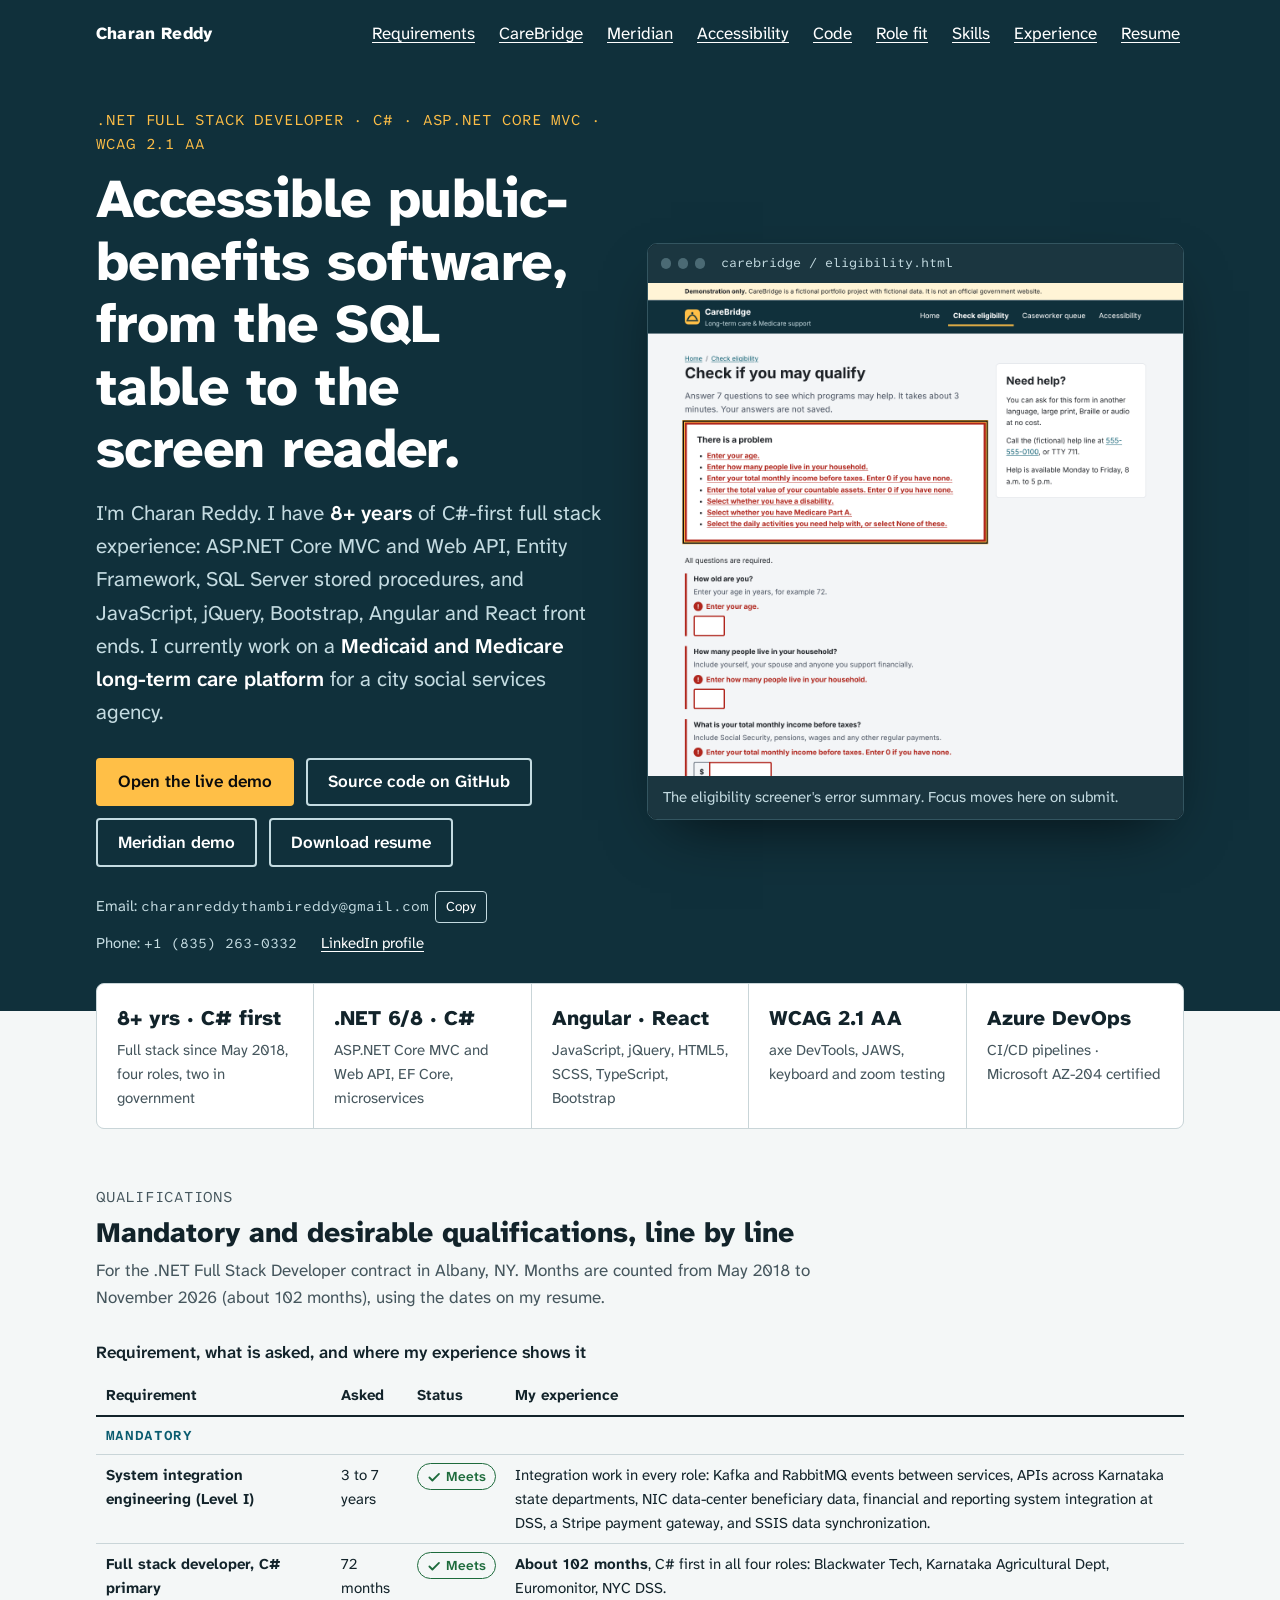
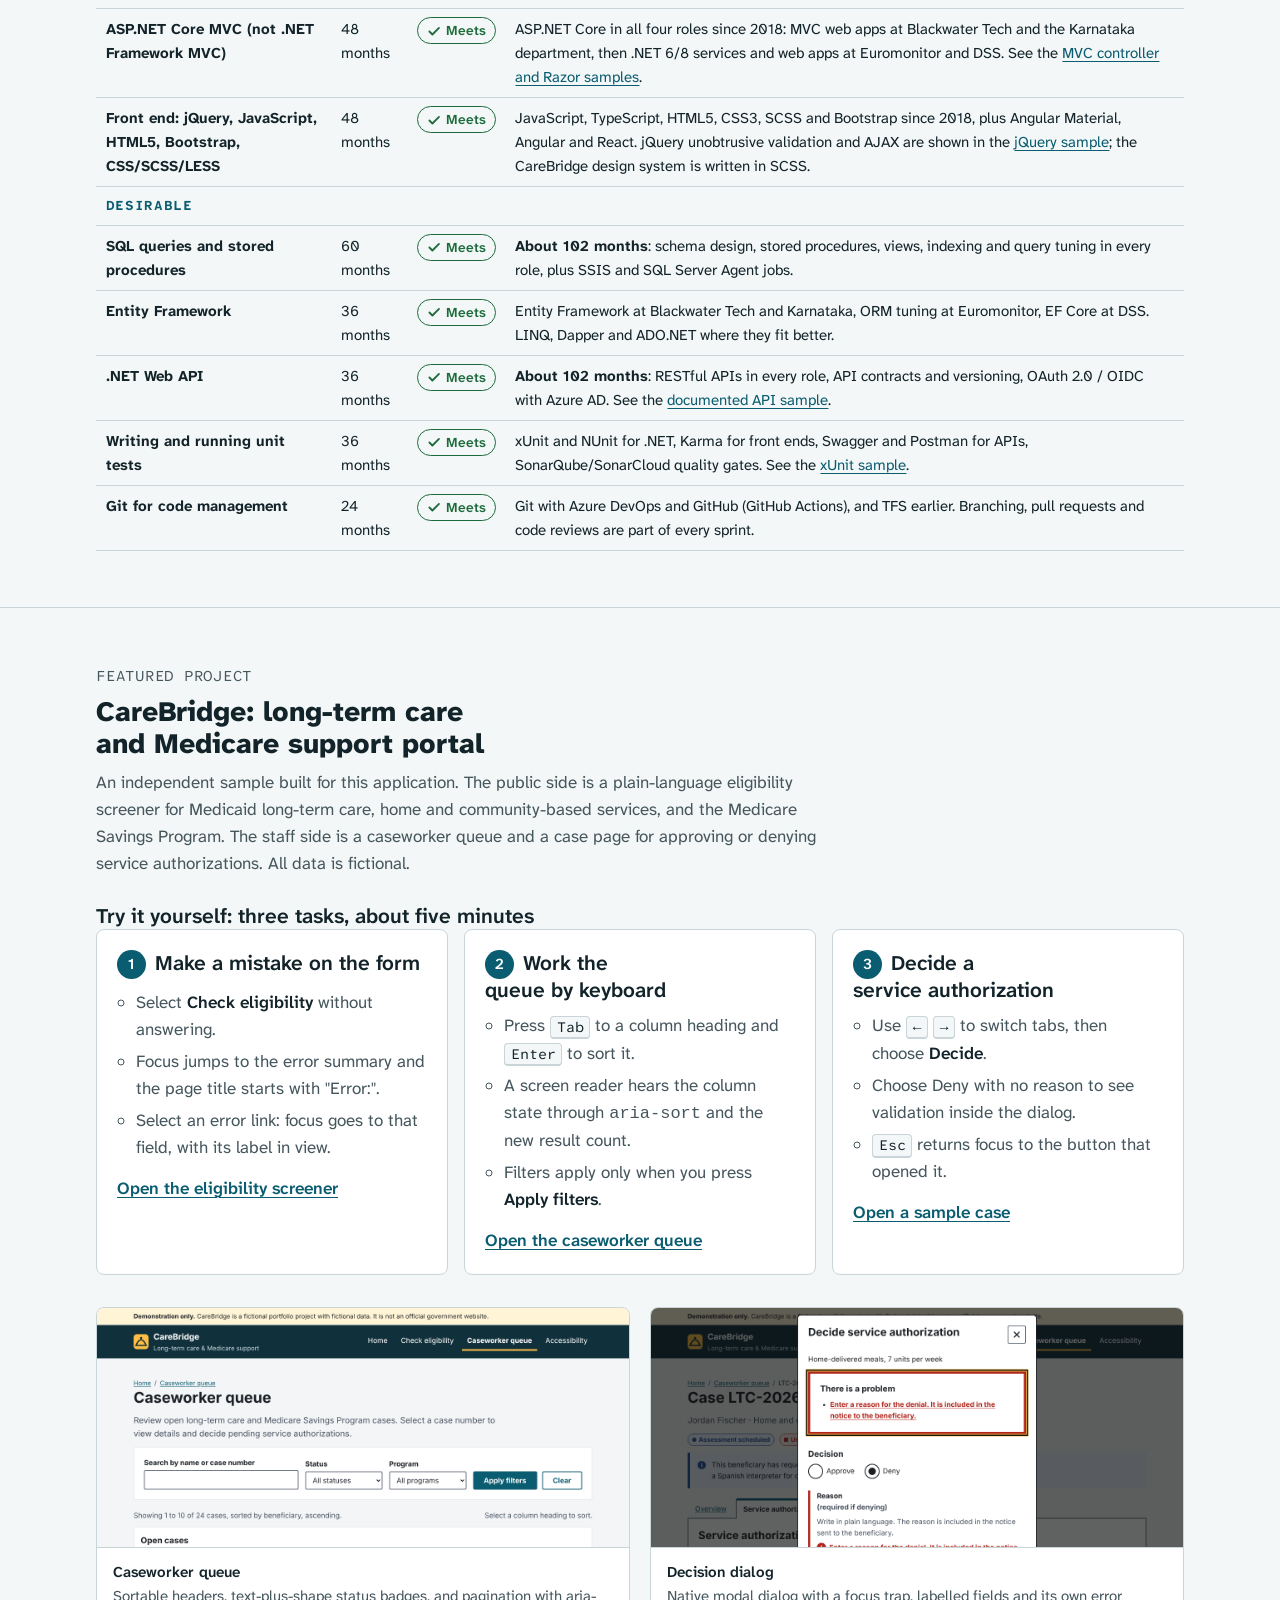
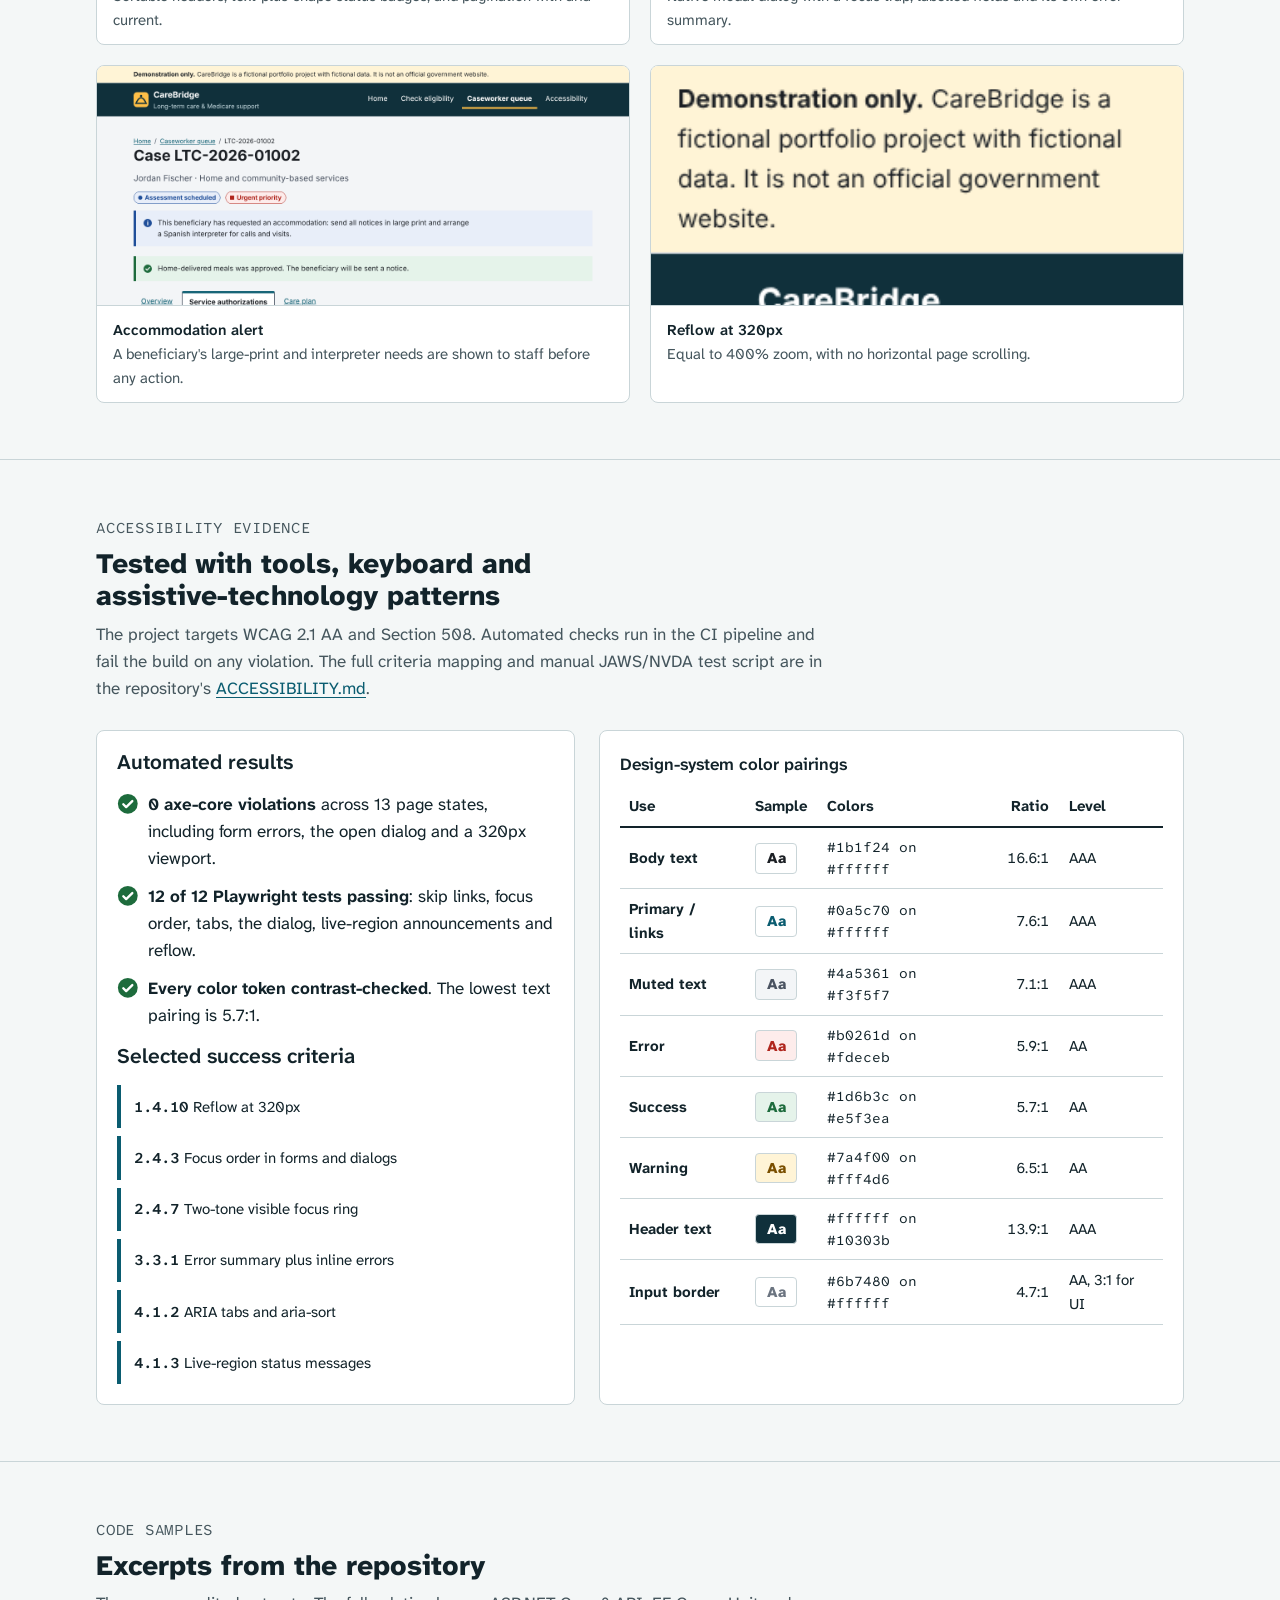
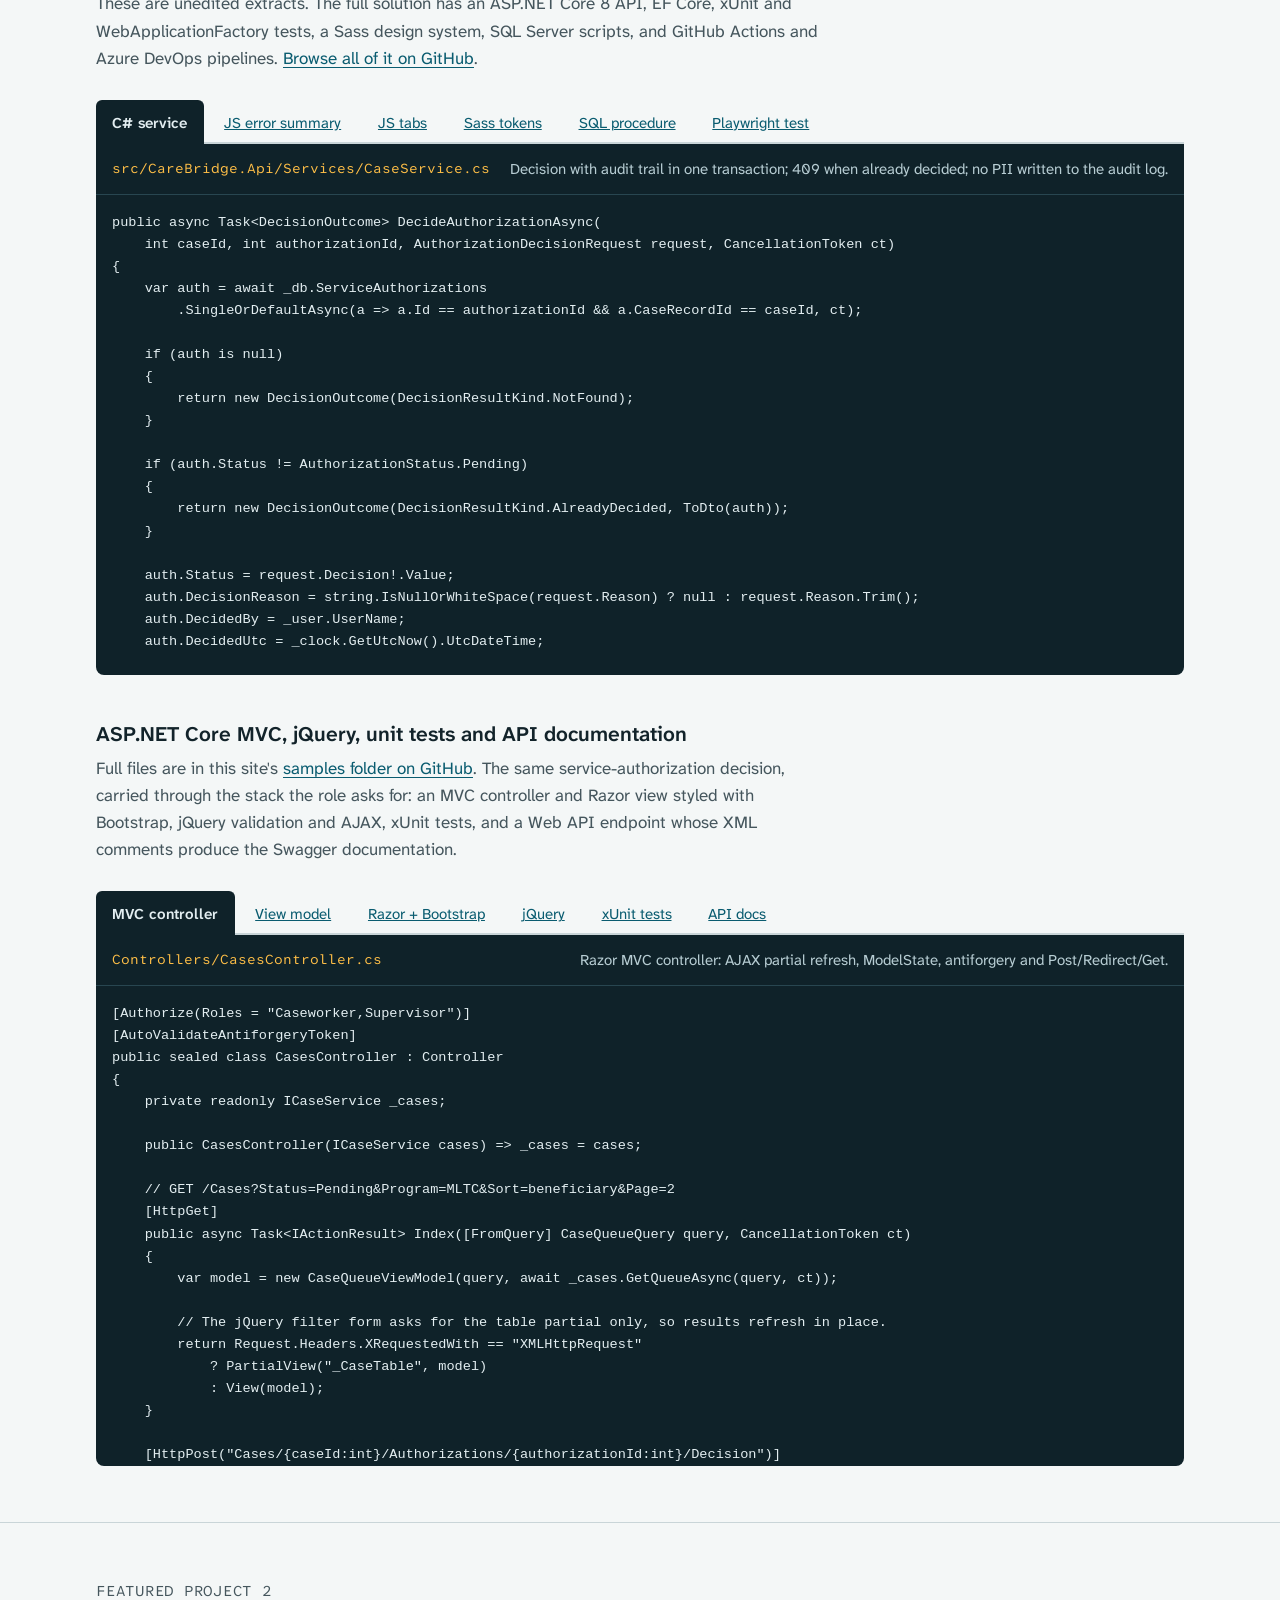
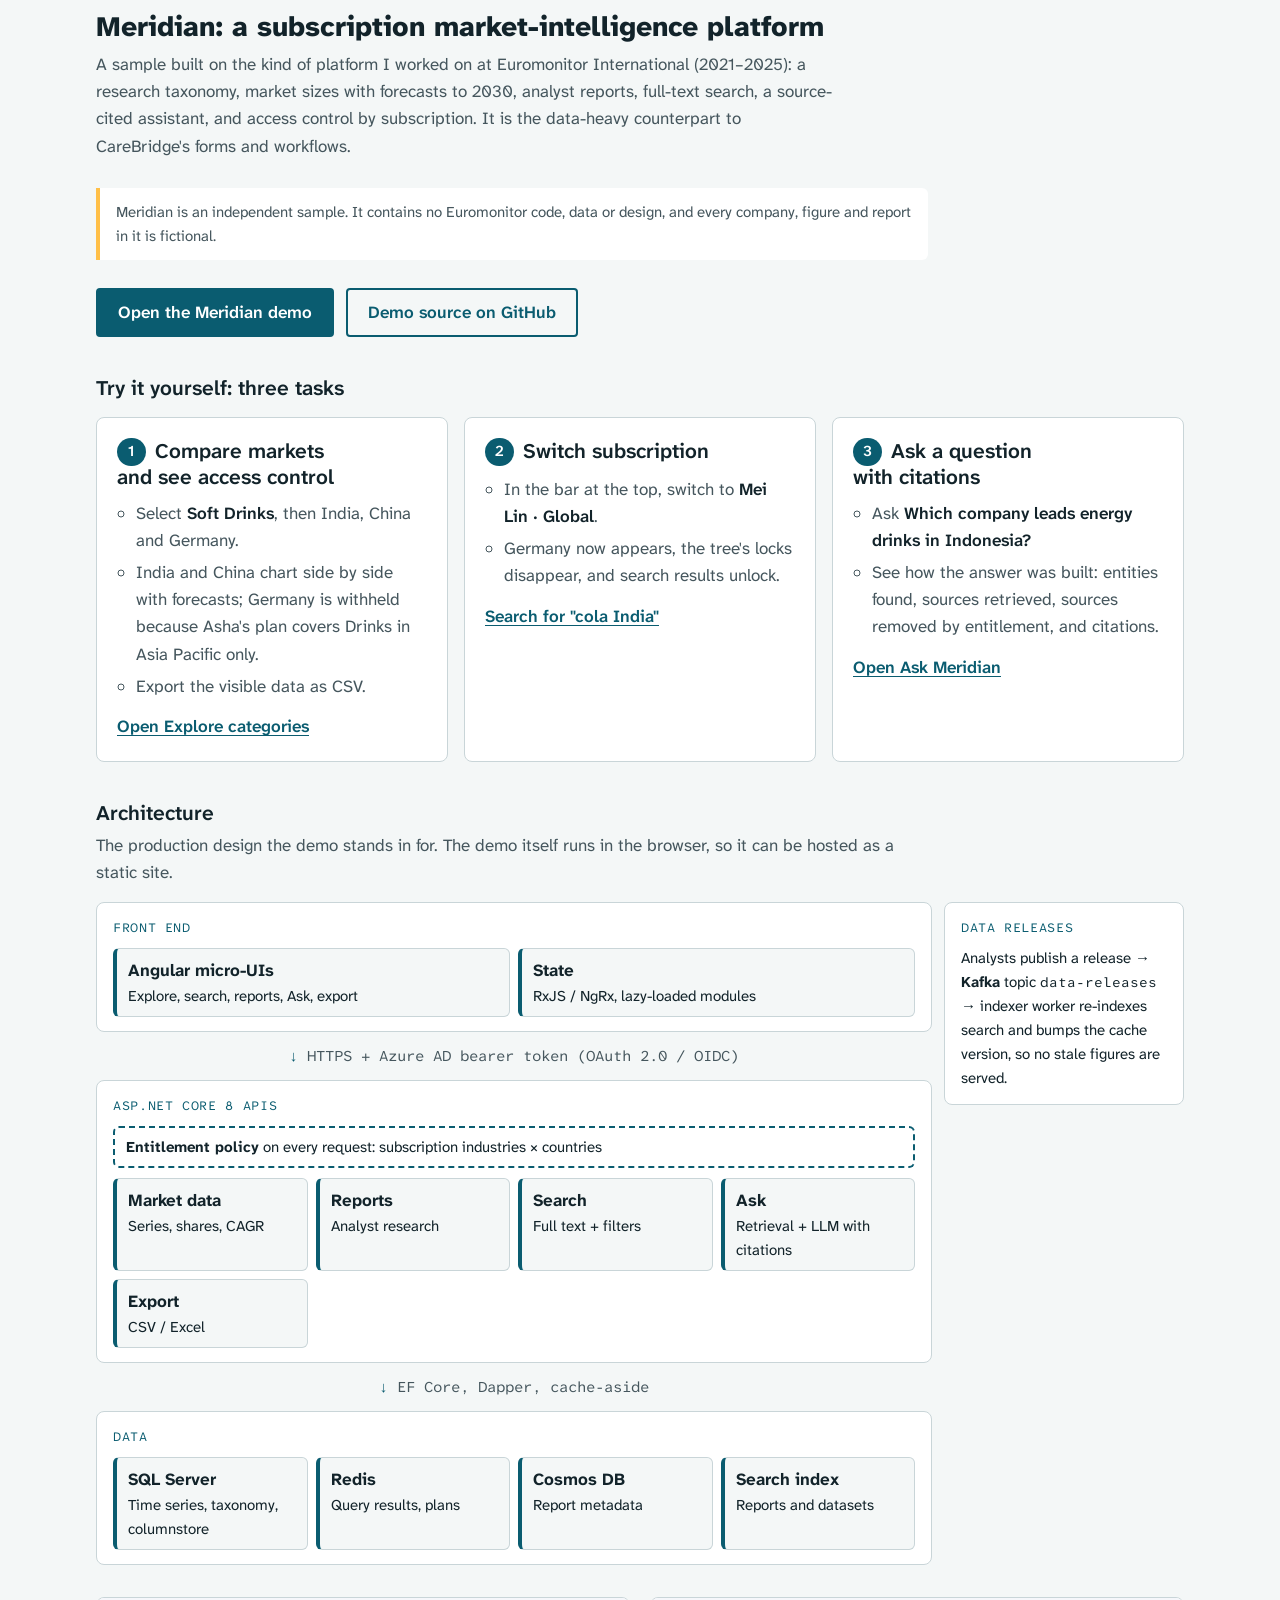
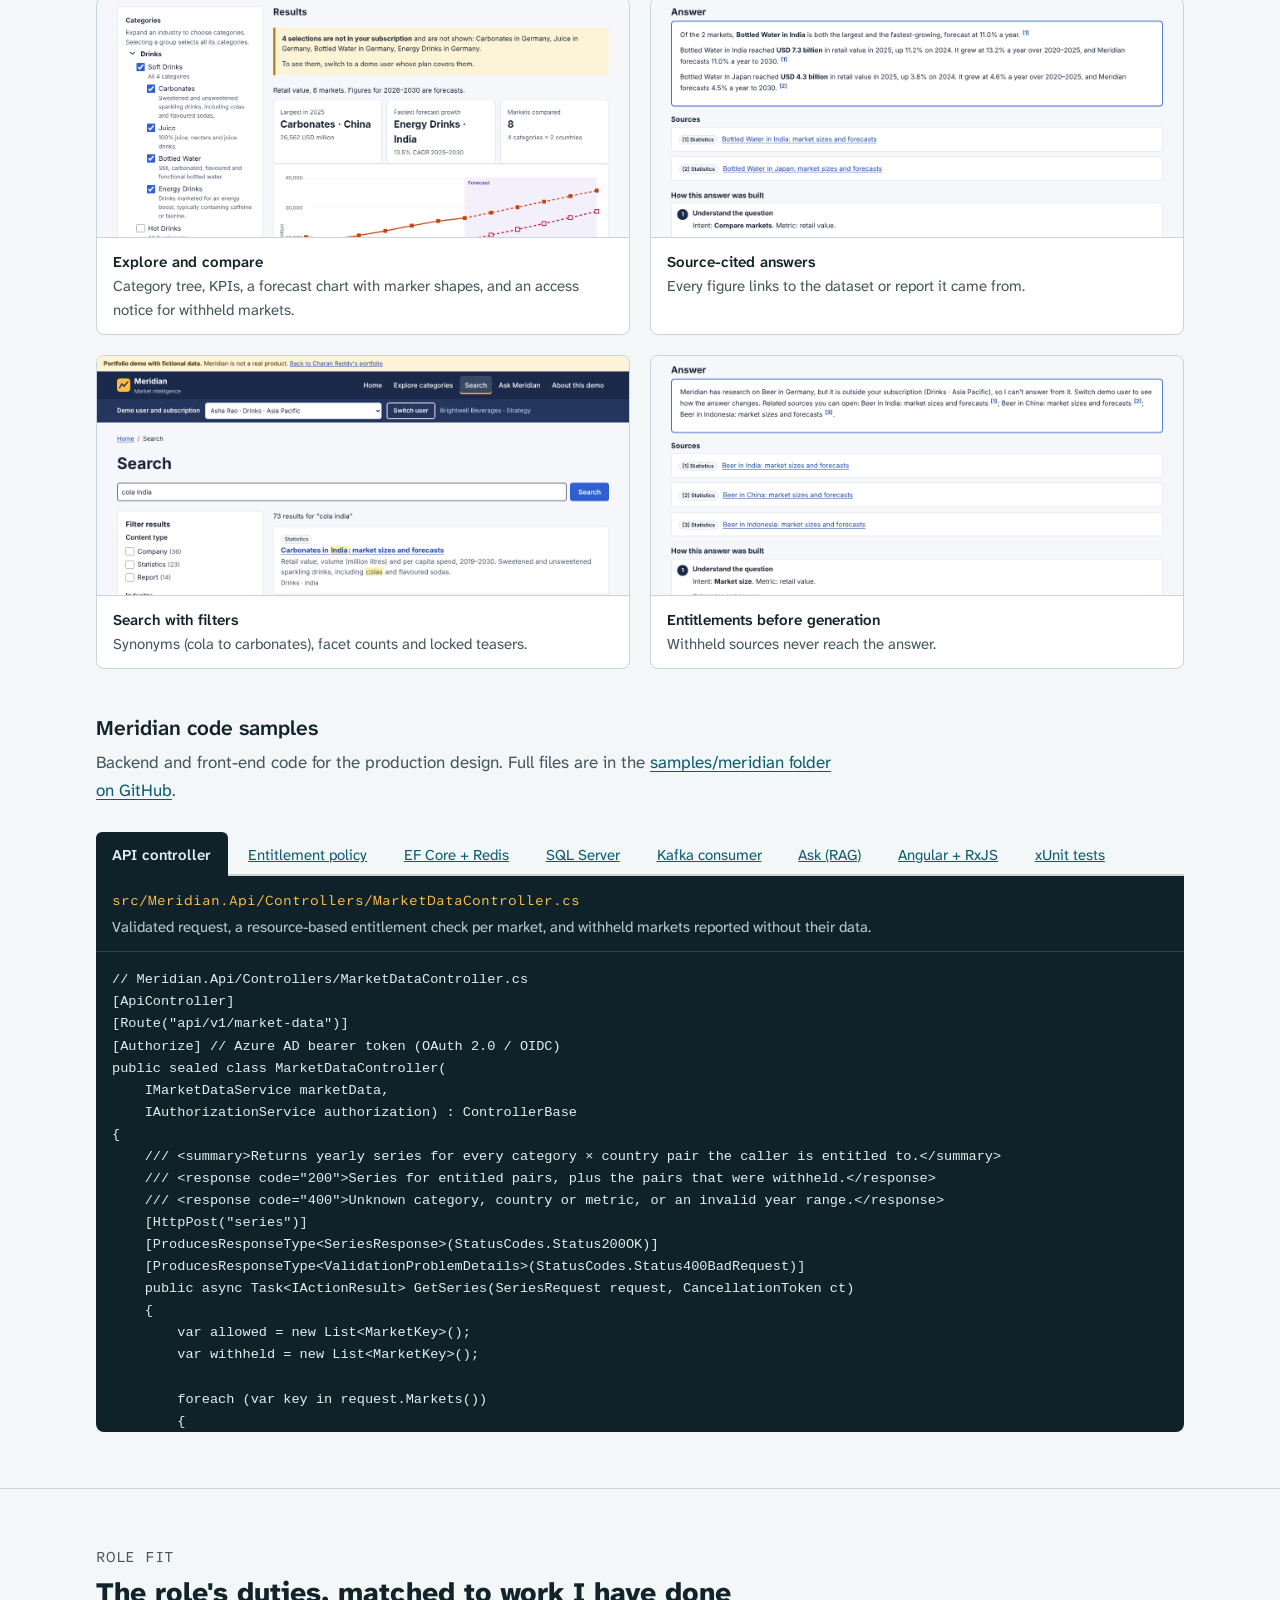
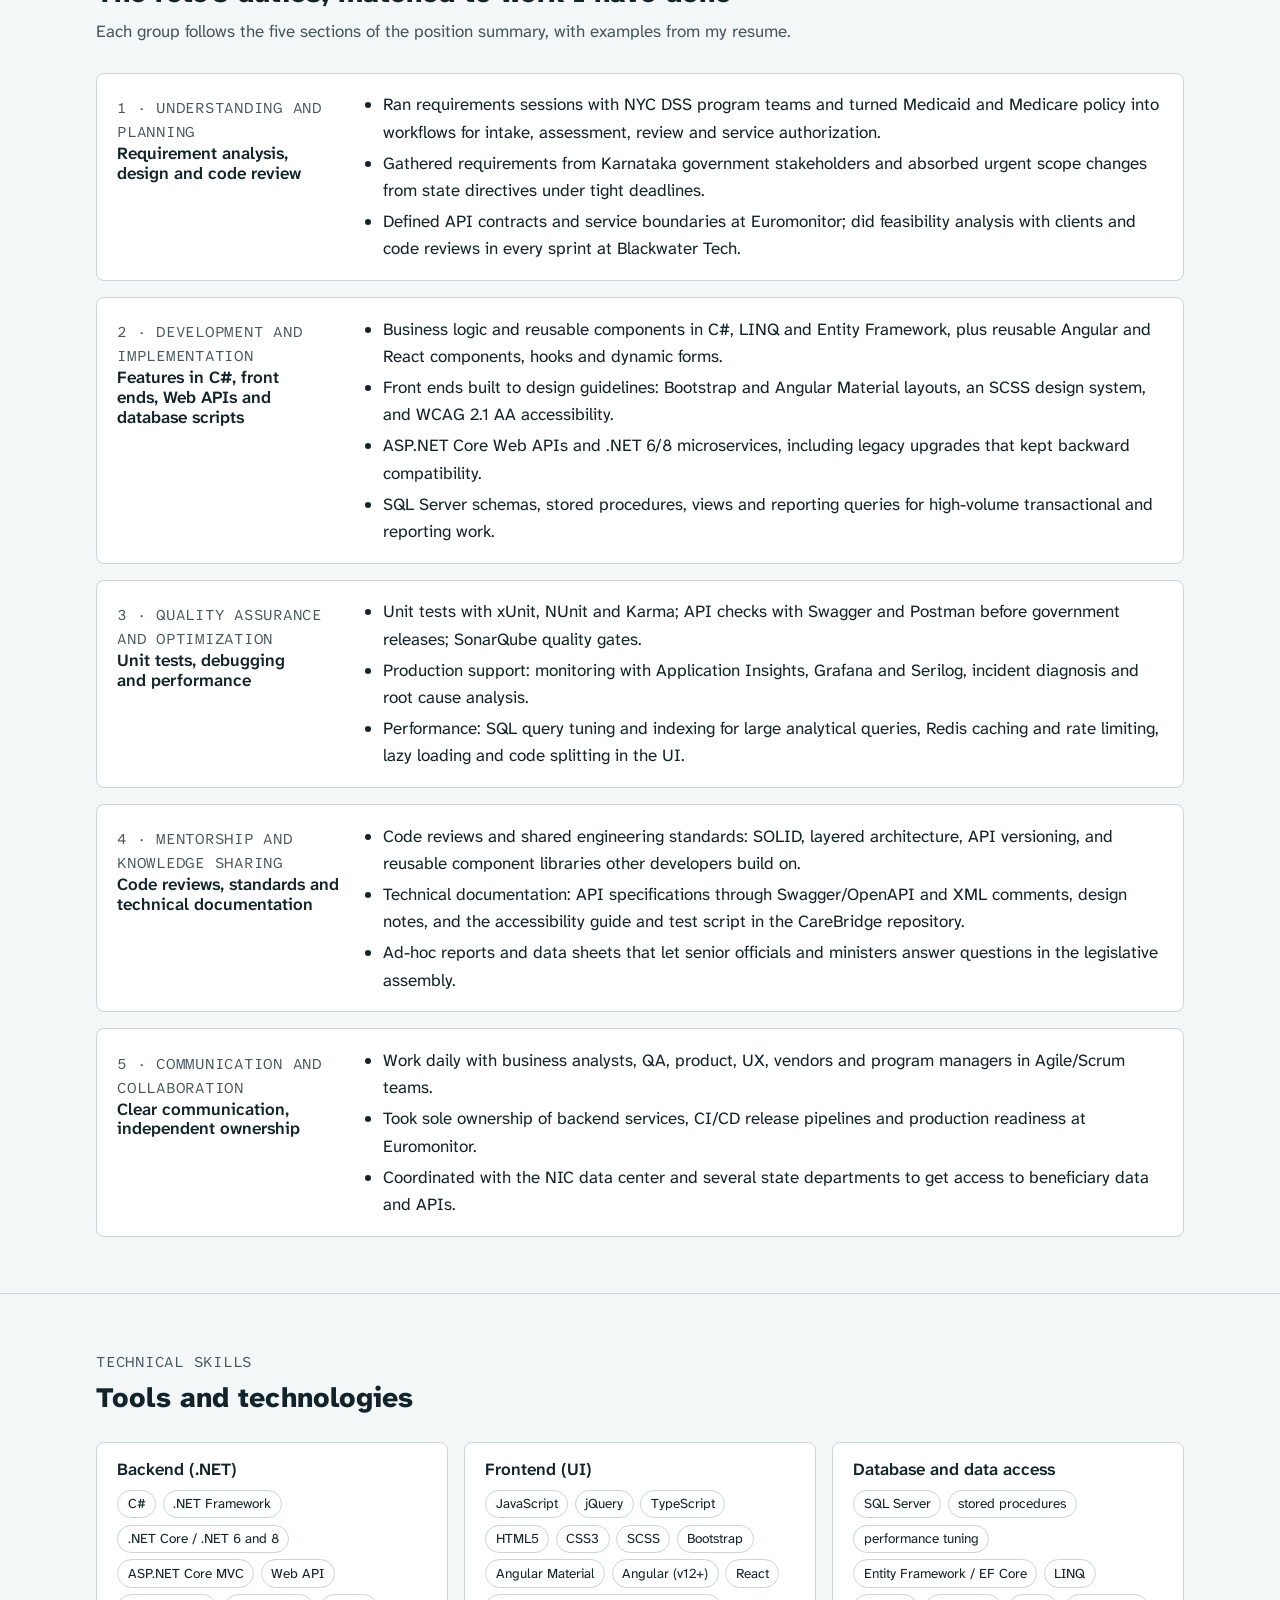
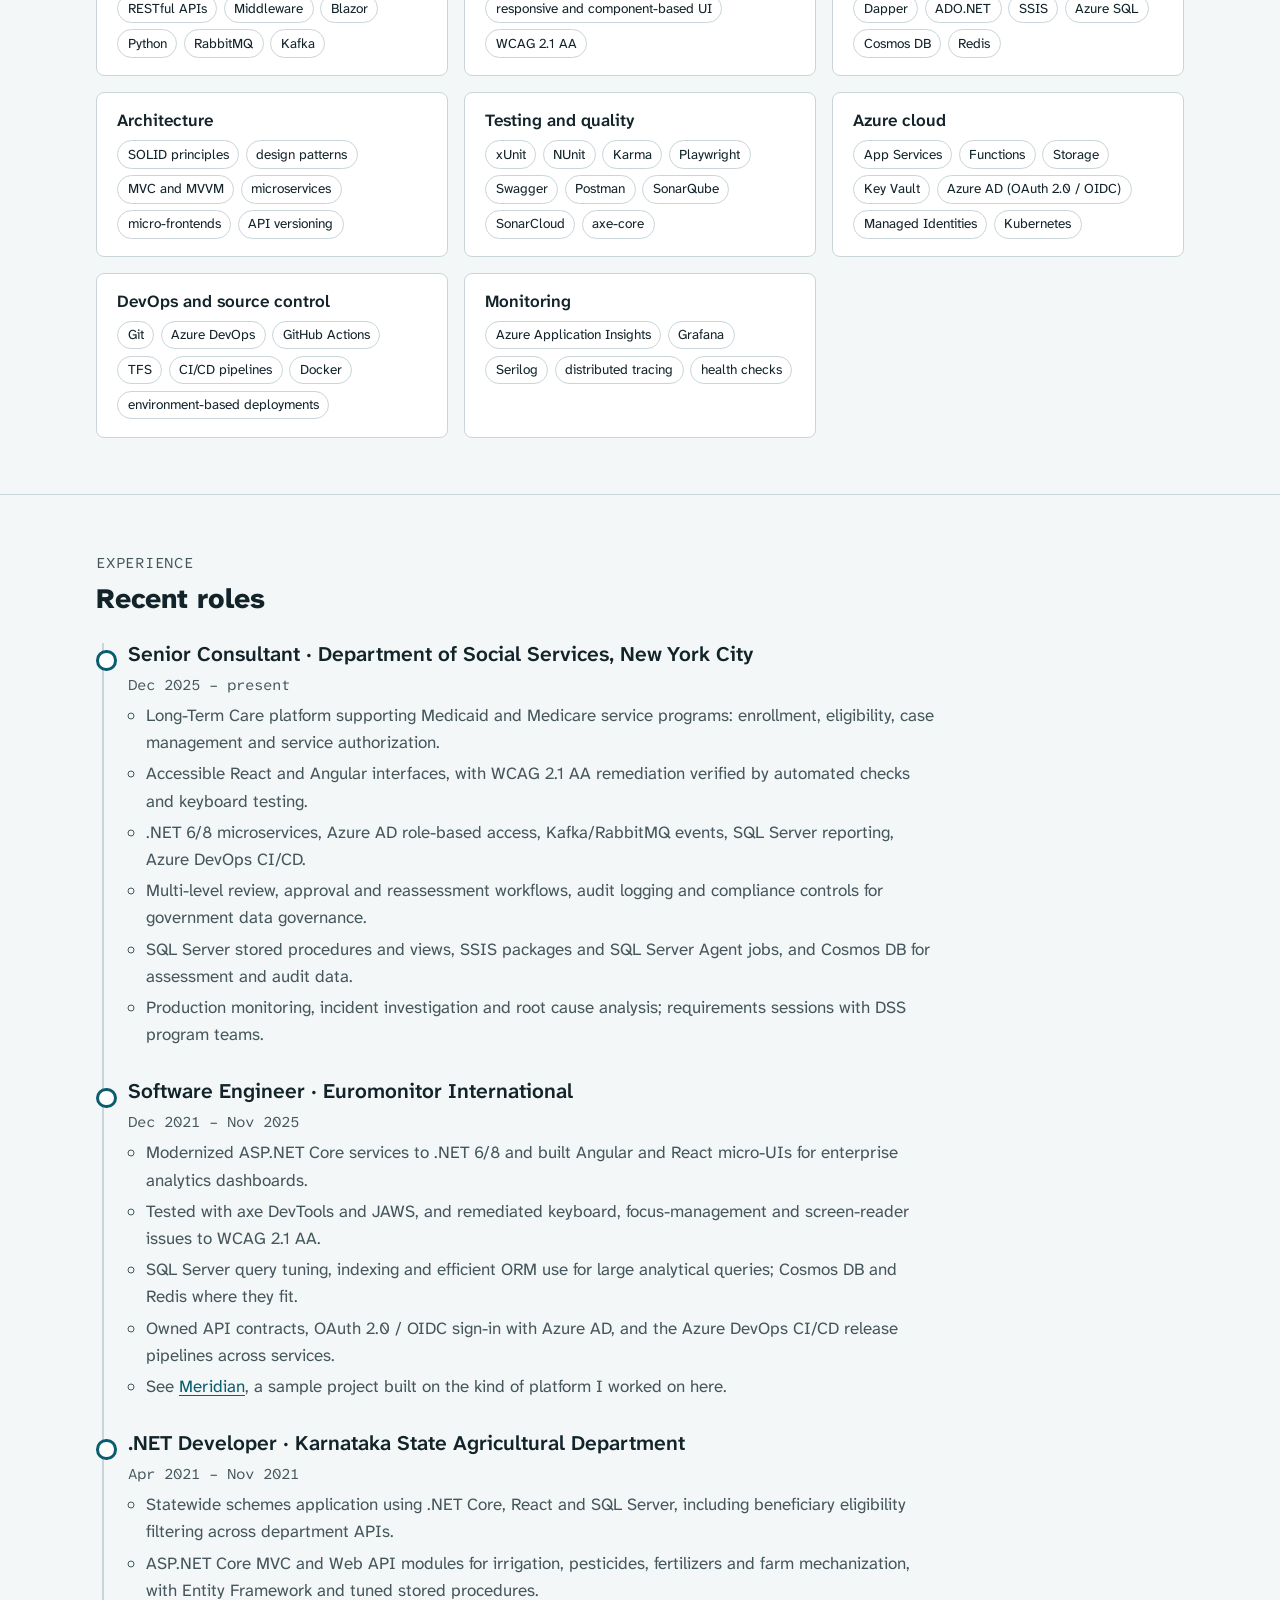
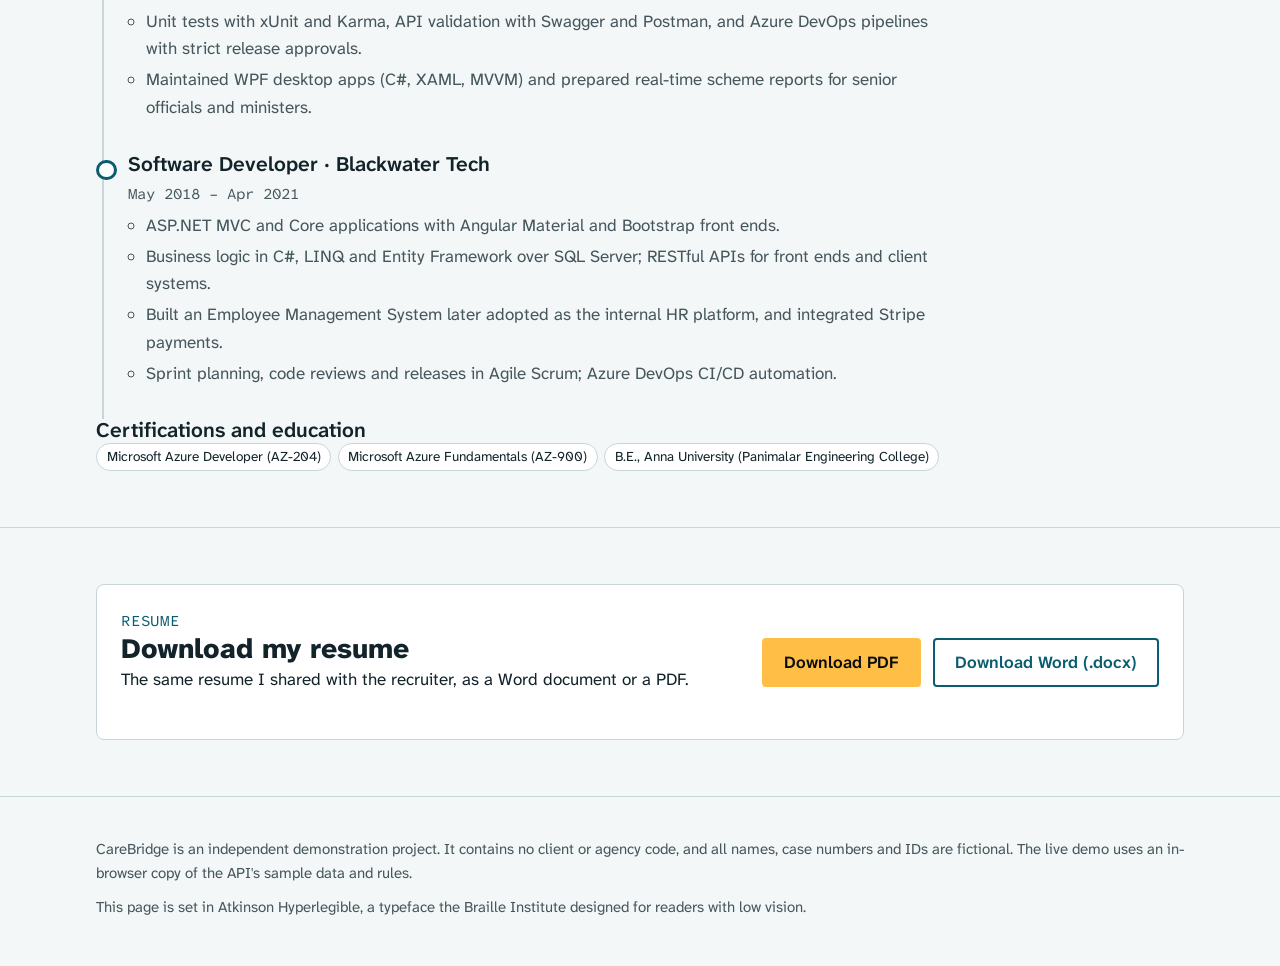
==== commit 4ecb3070: "Add Meridian market-intelligence sample project In-browser demo of a subscription market-intelligenc" ====
--- a/index.html
+++ b/index.html
@@ -193,6 +193,21 @@
 .code-viewer + .code-viewer-head { margin-top: 3rem; }
 .role h4 { font-size: var(--step--1); font-family: var(--font-mono); color: var(--muted); font-weight: 400; margin: 0.25rem 0 0; }
 
+
+/* Meridian project */
+.arch { display: grid; gap: 0.75rem; }
+.arch-layer { border: 1px solid var(--line); border-radius: 8px; background: var(--surface); padding: 0.9rem 1rem; display: grid; gap: 0.6rem; }
+.arch-layer > p:first-child { font-family: var(--font-mono); font-size: 0.8rem; letter-spacing: 0.05em; text-transform: uppercase; color: var(--accent); }
+.arch-boxes { display: grid; gap: 0.5rem; grid-template-columns: repeat(auto-fit, minmax(10.5rem, 1fr)); list-style: none; padding: 0; }
+.arch-boxes li { border: 1px solid var(--line); border-left: 4px solid var(--accent); border-radius: 6px; padding: 0.5rem 0.7rem; background: var(--bg); font-size: var(--step--1); }
+.arch-boxes b { display: block; font-size: var(--step-0); }
+.arch-policy { border: 2px dashed var(--accent); border-radius: 6px; padding: 0.45rem 0.7rem; font-size: var(--step--1); }
+.arch-arrow { text-align: center; color: var(--muted); font-size: var(--step--1); font-family: var(--font-mono); }
+.arch-arrow::before { content: "\2193  "; color: var(--accent); font-weight: 800; }
+.arch-side { border: 1px solid var(--line); border-radius: 8px; background: var(--surface); padding: 0.9rem 1rem; font-size: var(--step--1); }
+@media (min-width: 60rem) { .arch-wrap { display: grid; grid-template-columns: minmax(0, 1fr) 15rem; gap: 0.75rem; align-items: start; } }
+.project-note { border-left: 4px solid var(--halo); background: var(--surface); padding: 0.75rem 1rem; border-radius: 0 6px 6px 0; font-size: var(--step--1); color: var(--muted); max-width: 52rem; }
+
 @media (prefers-reduced-motion: reduce) { * { transition: none !important; animation: none !important; scroll-behavior: auto !important; } }
 @media (forced-colors: active) { .task, .panel, .shot, .weight, .fact { border: 1px solid CanvasText; } :focus-visible { outline-color: Highlight; box-shadow: none; } }
 </style>
@@ -206,7 +221,8 @@
     <nav aria-label="Portfolio sections">
       <ul>
         <li><a href="#requirements">Requirements</a></li>
-        <li><a href="#project">Project</a></li>
+        <li><a href="#project">CareBridge</a></li>
+        <li><a href="#meridian">Meridian</a></li>
         <li><a href="#accessibility">Accessibility</a></li>
         <li><a href="#code">Code</a></li>
         <li><a href="#fit">Role fit</a></li>
@@ -228,6 +244,7 @@
         <div class="actions">
           <a class="btn" href="demo/index.html">Open the live demo</a>
           <a class="btn ghost" href="https://github.com/Charan-Reddy-Thambireddy/carebridge-ltc-portal">Source code on GitHub</a>
+          <a class="btn ghost" href="meridian/index.html">Meridian demo</a>
           <a class="btn ghost" href="#resume">Download resume</a>
         </div>
         <p class="contact">
@@ -923,6 +940,478 @@
     </div>
   </section>
 
+
+  <section id="meridian" aria-labelledby="meridian-heading">
+    <div class="wrap">
+      <div class="section-head">
+        <p class="kicker">Featured project 2</p>
+        <h2 id="meridian-heading">Meridian: a subscription market-intelligence platform</h2>
+        <p>A sample built on the kind of platform I worked on at Euromonitor International (2021–2025): a research taxonomy, market sizes with forecasts to 2030, analyst reports, full-text search, a source-cited assistant, and access control by subscription. It is the data-heavy counterpart to CareBridge's forms and workflows.</p>
+      </div>
+      <p class="project-note">Meridian is an independent sample. It contains no Euromonitor code, data or design, and every company, figure and report in it is fictional.</p>
+      <div class="actions">
+        <a class="btn" href="meridian/index.html" style="border-color:var(--accent);background:var(--accent);color:var(--accent-ink)">Open the Meridian demo</a>
+        <a class="btn ghost" href="https://github.com/Charan-Reddy-Thambireddy/portfolio/tree/main/meridian" style="color:var(--accent);border-color:var(--accent)">Demo source on GitHub</a>
+      </div>
+
+      <h3 id="mer-try-heading" style="margin-top:2.5rem">Try it yourself: three tasks</h3>
+      <ol class="tasks" aria-labelledby="mer-try-heading" style="margin-top:1rem">
+        <li class="task">
+          <h3>Compare markets and see access control</h3>
+          <ul>
+            <li>Select <strong>Soft Drinks</strong>, then India, China and Germany.</li>
+            <li>India and China chart side by side with forecasts; Germany is withheld because Asha's plan covers Drinks in Asia Pacific only.</li>
+            <li>Export the visible data as CSV.</li>
+          </ul>
+          <a class="go" href="meridian/explore.html">Open Explore categories</a>
+        </li>
+        <li class="task">
+          <h3>Switch subscription</h3>
+          <ul>
+            <li>In the bar at the top, switch to <strong>Mei Lin · Global</strong>.</li>
+            <li>Germany now appears, the tree's locks disappear, and search results unlock.</li>
+          </ul>
+          <a class="go" href="meridian/search.html?q=cola%20india">Search for "cola India"</a>
+        </li>
+        <li class="task">
+          <h3>Ask a question with citations</h3>
+          <ul>
+            <li>Ask <strong>Which company leads energy drinks in Indonesia?</strong></li>
+            <li>See how the answer was built: entities found, sources retrieved, sources removed by entitlement, and citations.</li>
+          </ul>
+          <a class="go" href="meridian/ask.html">Open Ask Meridian</a>
+        </li>
+      </ol>
+
+      <h3 style="margin-top:2.5rem">Architecture</h3>
+      <p style="color:var(--muted);margin:0.4rem 0 1rem;max-width:52rem">The production design the demo stands in for. The demo itself runs in the browser, so it can be hosted as a static site.</p>
+      <div class="arch-wrap">
+        <div class="arch" role="group" aria-label="Meridian architecture, top to bottom">
+          <div class="arch-layer"><p>Front end</p><ul class="arch-boxes">
+            <li><b>Angular micro-UIs</b>Explore, search, reports, Ask, export</li>
+            <li><b>State</b>RxJS / NgRx, lazy-loaded modules</li></ul></div>
+          <p class="arch-arrow">HTTPS + Azure AD bearer token (OAuth 2.0 / OIDC)</p>
+          <div class="arch-layer"><p>ASP.NET Core 8 APIs</p>
+            <div class="arch-policy"><b>Entitlement policy</b> on every request: subscription industries × countries</div>
+            <ul class="arch-boxes">
+              <li><b>Market data</b>Series, shares, CAGR</li><li><b>Reports</b>Analyst research</li><li><b>Search</b>Full text + filters</li>
+              <li><b>Ask</b>Retrieval + LLM with citations</li><li><b>Export</b>CSV / Excel</li></ul></div>
+          <p class="arch-arrow">EF Core, Dapper, cache-aside</p>
+          <div class="arch-layer"><p>Data</p><ul class="arch-boxes">
+            <li><b>SQL Server</b>Time series, taxonomy, columnstore</li><li><b>Redis</b>Query results, plans</li>
+            <li><b>Cosmos DB</b>Report metadata</li><li><b>Search index</b>Reports and datasets</li></ul></div>
+        </div>
+        <aside class="arch-side" aria-label="Data releases">
+          <p style="font-family:var(--font-mono);font-size:0.8rem;letter-spacing:0.05em;text-transform:uppercase;color:var(--accent);margin-bottom:0.5rem">Data releases</p>
+          <p>Analysts publish a release → <b>Kafka</b> topic <span class="mono">data-releases</span> → indexer worker re-indexes search and bumps the cache version, so no stale figures are served.</p>
+        </aside>
+      </div>
+
+      <div class="gallery">
+        <figure class="shot"><img src="images/meridian-explore.png" alt="Meridian Explore categories: soft drinks selected for India, China and Germany; a notice says four Germany selections are not in the subscription; KPI cards, a line chart with a shaded forecast period from 2026, and a data table." loading="lazy" width="1280" height="1100"><figcaption><b>Explore and compare</b>Category tree, KPIs, a forecast chart with marker shapes, and an access notice for withheld markets.</figcaption></figure>
+        <figure class="shot"><img src="images/meridian-ask.png" alt="Ask Meridian answer comparing bottled water in India and Japan, with bracketed citation numbers and a numbered list of sources." loading="lazy" width="1280" height="900"><figcaption><b>Source-cited answers</b>Every figure links to the dataset or report it came from.</figcaption></figure>
+        <figure class="shot"><img src="images/meridian-search.png" alt="Search results for cola India, with filters for content type, industry and country, highlighted matches and Not in subscription badges." loading="lazy" width="1280" height="900"><figcaption><b>Search with filters</b>Synonyms (cola to carbonates), facet counts and locked teasers.</figcaption></figure>
+        <figure class="shot"><img src="images/meridian-ask-restricted.png" alt="Ask Meridian explaining that research on beer in Germany exists but is outside the current subscription, with related sources the user can open." loading="lazy" width="1280" height="900"><figcaption><b>Entitlements before generation</b>Withheld sources never reach the answer.</figcaption></figure>
+      </div>
+
+      <div class="section-head code-viewer-head" style="margin-top:3rem">
+        <h3 id="meridian-code-heading">Meridian code samples</h3>
+        <p>Backend and front-end code for the production design. Full files are in the <a href="https://github.com/Charan-Reddy-Thambireddy/portfolio/tree/main/samples/meridian">samples/meridian folder on GitHub</a>.</p>
+      </div>
+      <div class="code-viewer">
+        <div class="code-tabs" role="tablist" aria-label="Meridian code samples"><button type="button" role="tab" class="code-tab" id="code-tab-mer-api" aria-controls="code-panel-mer-api" aria-selected="true">API controller</button><button type="button" role="tab" class="code-tab" id="code-tab-mer-auth" aria-controls="code-panel-mer-auth" aria-selected="false" tabindex="-1">Entitlement policy</button><button type="button" role="tab" class="code-tab" id="code-tab-mer-svc" aria-controls="code-panel-mer-svc" aria-selected="false" tabindex="-1">EF Core + Redis</button><button type="button" role="tab" class="code-tab" id="code-tab-mer-sql" aria-controls="code-panel-mer-sql" aria-selected="false" tabindex="-1">SQL Server</button><button type="button" role="tab" class="code-tab" id="code-tab-mer-kafka" aria-controls="code-panel-mer-kafka" aria-selected="false" tabindex="-1">Kafka consumer</button><button type="button" role="tab" class="code-tab" id="code-tab-mer-ask" aria-controls="code-panel-mer-ask" aria-selected="false" tabindex="-1">Ask (RAG)</button><button type="button" role="tab" class="code-tab" id="code-tab-mer-ng" aria-controls="code-panel-mer-ng" aria-selected="false" tabindex="-1">Angular + RxJS</button><button type="button" role="tab" class="code-tab" id="code-tab-mer-test" aria-controls="code-panel-mer-test" aria-selected="false" tabindex="-1">xUnit tests</button></div>
+          <div role="tabpanel" class="code-panel" id="code-panel-mer-api" aria-labelledby="code-tab-mer-api">
+            <p class="code-meta"><span class="mono">src/Meridian.Api/Controllers/MarketDataController.cs</span><span>Validated request, a resource-based entitlement check per market, and withheld markets reported without their data.</span></p>
+            <div class="code-scroll" role="region" aria-label="API controller source code" tabindex="0"><pre><code>// Meridian.Api/Controllers/MarketDataController.cs
+[ApiController]
+[Route(&quot;api/v1/market-data&quot;)]
+[Authorize] // Azure AD bearer token (OAuth 2.0 / OIDC)
+public sealed class MarketDataController(
+    IMarketDataService marketData,
+    IAuthorizationService authorization) : ControllerBase
+{
+    /// &lt;summary&gt;Returns yearly series for every category × country pair the caller is entitled to.&lt;/summary&gt;
+    /// &lt;response code=&quot;200&quot;&gt;Series for entitled pairs, plus the pairs that were withheld.&lt;/response&gt;
+    /// &lt;response code=&quot;400&quot;&gt;Unknown category, country or metric, or an invalid year range.&lt;/response&gt;
+    [HttpPost(&quot;series&quot;)]
+    [ProducesResponseType&lt;SeriesResponse&gt;(StatusCodes.Status200OK)]
+    [ProducesResponseType&lt;ValidationProblemDetails&gt;(StatusCodes.Status400BadRequest)]
+    public async Task&lt;IActionResult&gt; GetSeries(SeriesRequest request, CancellationToken ct)
+    {
+        var allowed = new List&lt;MarketKey&gt;();
+        var withheld = new List&lt;MarketKey&gt;();
+
+        foreach (var key in request.Markets())
+        {
+            // Resource-based check: the plan must cover the category&#x27;s industry AND the country.
+            var result = await authorization.AuthorizeAsync(User, key, Policies.CanReadMarket);
+            (result.Succeeded ? allowed : withheld).Add(key);
+        }
+
+        var series = allowed.Count == 0
+            ? []
+            : await marketData.GetSeriesAsync(allowed, request.Metric, request.FromYear, request.ToYear, ct);
+
+        // Withheld pairs are named so the UI can explain them; their data never leaves the API.
+        return Ok(new SeriesResponse(series, withheld));
+    }
+}
+
+public sealed record SeriesRequest(
+    [property: Required, MinLength(1), MaxLength(20)] IReadOnlyList&lt;string&gt; Categories,
+    [property: Required, MinLength(1), MaxLength(20)] IReadOnlyList&lt;string&gt; Countries,
+    [property: Required] Metric Metric,
+    [property: Range(2019, 2030)] int FromYear = 2019,
+    [property: Range(2019, 2030)] int ToYear = 2030) : IValidatableObject
+{
+    public IEnumerable&lt;MarketKey&gt; Markets() =&gt;
+        Categories.Distinct().SelectMany(c =&gt; Countries.Distinct().Select(g =&gt; new MarketKey(c, g)));
+
+    public IEnumerable&lt;ValidationResult&gt; Validate(ValidationContext context)
+    {
+        if (FromYear &gt; ToYear)
+            yield return new ValidationResult(&quot;FromYear must not be after ToYear.&quot;, [nameof(FromYear)]);
+    }
+}</code></pre></div>
+          </div>
+          <div role="tabpanel" class="code-panel" id="code-panel-mer-auth" aria-labelledby="code-tab-mer-auth" hidden>
+            <p class="code-meta"><span class="mono">src/Meridian.Api/Authorization/MarketEntitlementHandler.cs</span><span>ASP.NET Core authorization handler: the subscription must cover the category's industry and the country.</span></p>
+            <div class="code-scroll" role="region" aria-label="Entitlement policy source code" tabindex="0"><pre><code>// Meridian.Api/Authorization/MarketEntitlementHandler.cs
+public sealed class MarketEntitlementRequirement : IAuthorizationRequirement;
+
+/// &lt;summary&gt;
+/// Authorizes one category × country pair against the caller&#x27;s organisation subscription.
+/// Authentication tells us who the user is; this decides what they may read.
+/// &lt;/summary&gt;
+public sealed class MarketEntitlementHandler(
+    ISubscriptionStore subscriptions,
+    ITaxonomy taxonomy,
+    ILogger&lt;MarketEntitlementHandler&gt; logger)
+    : AuthorizationHandler&lt;MarketEntitlementRequirement, MarketKey&gt;
+{
+    protected override async Task HandleRequirementAsync(
+        AuthorizationHandlerContext context, MarketEntitlementRequirement requirement, MarketKey market)
+    {
+        var orgId = context.User.FindFirstValue(&quot;org_id&quot;);
+        if (orgId is null)
+        {
+            return; // no organisation claim: not entitled to anything
+        }
+
+        // Cached per organisation (Redis, 10 minutes) and evicted when a plan changes.
+        var plan = await subscriptions.GetPlanAsync(orgId);
+        var industry = taxonomy.IndustryOf(market.CategoryId);
+
+        if (plan is not null &amp;&amp; industry is not null
+            &amp;&amp; plan.Industries.Contains(industry)
+            &amp;&amp; plan.Countries.Contains(market.CountryId))
+        {
+            context.Succeed(requirement);
+            return;
+        }
+
+        logger.LogInformation(&quot;Withheld {Category}/{Country} for org {OrgId}&quot;, market.CategoryId, market.CountryId, orgId);
+    }
+}
+
+// Program.cs
+builder.Services.AddAuthorizationBuilder()
+    .AddPolicy(Policies.CanReadMarket, p =&gt; p.AddRequirements(new MarketEntitlementRequirement()));
+builder.Services.AddScoped&lt;IAuthorizationHandler, MarketEntitlementHandler&gt;();</code></pre></div>
+          </div>
+          <div role="tabpanel" class="code-panel" id="code-panel-mer-svc" aria-labelledby="code-tab-mer-svc" hidden>
+            <p class="code-meta"><span class="mono">src/Meridian.Api/Services/MarketDataService.cs</span><span>One SQL round trip through EF Core, cached in Redis under a key that includes the data release.</span></p>
+            <div class="code-scroll" role="region" aria-label="EF Core + Redis source code" tabindex="0"><pre><code>// Meridian.Api/Services/MarketDataService.cs
+public sealed class MarketDataService(
+    MeridianDbContext db,
+    IDistributedCache cache,          // Redis
+    IReleaseVersion release,          // bumped by the data-release consumer
+    ILogger&lt;MarketDataService&gt; logger) : IMarketDataService
+{
+    private static readonly DistributedCacheEntryOptions CacheFor =
+        new() { AbsoluteExpirationRelativeToNow = TimeSpan.FromHours(6) };
+
+    public async Task&lt;IReadOnlyList&lt;MarketSeries&gt;&gt; GetSeriesAsync(
+        IReadOnlyList&lt;MarketKey&gt; markets, Metric metric, int fromYear, int toYear, CancellationToken ct)
+    {
+        // The release number is part of the key, so a new data release never serves stale figures.
+        var key = $&quot;series:v{await release.CurrentAsync(ct)}:{metric}:{fromYear}-{toYear}:&quot;
+                + string.Join(&#x27;,&#x27;, markets.OrderBy(m =&gt; m.CategoryId).ThenBy(m =&gt; m.CountryId).Select(m =&gt; $&quot;{m.CategoryId}/{m.CountryId}&quot;));
+
+        if (await cache.GetStringAsync(key, ct) is { } hit)
+        {
+            return JsonSerializer.Deserialize&lt;List&lt;MarketSeries&gt;&gt;(hit)!;
+        }
+
+        var categoryIds = markets.Select(m =&gt; m.CategoryId).Distinct().ToArray();
+        var countryIds = markets.Select(m =&gt; m.CountryId).Distinct().ToArray();
+        var wanted = markets.ToHashSet();
+
+        // One round trip; the covering index on (MetricId, CategoryId, CountryId, Year) serves it.
+        var rows = await db.MarketValues
+            .AsNoTracking()
+            .Where(v =&gt; v.Metric == metric
+                     &amp;&amp; categoryIds.Contains(v.CategoryId)
+                     &amp;&amp; countryIds.Contains(v.CountryId)
+                     &amp;&amp; v.Year &gt;= fromYear &amp;&amp; v.Year &lt;= toYear)
+            .Select(v =&gt; new { v.CategoryId, v.CountryId, v.Year, v.Value, v.IsForecast, v.Unit })
+            .ToListAsync(ct);
+
+        var series = rows
+            .Where(r =&gt; wanted.Contains(new MarketKey(r.CategoryId, r.CountryId)))
+            .GroupBy(r =&gt; new MarketKey(r.CategoryId, r.CountryId))
+            .Select(g =&gt; new MarketSeries(
+                g.Key,
+                g.First().Unit,
+                g.OrderBy(r =&gt; r.Year).Select(r =&gt; new YearValue(r.Year, r.Value, r.IsForecast)).ToList()))
+            .ToList();
+
+        await cache.SetStringAsync(key, JsonSerializer.Serialize(series), CacheFor, ct);
+        logger.LogDebug(&quot;Loaded {Count} series from SQL for {Key}&quot;, series.Count, key);
+        return series;
+    }
+}</code></pre></div>
+          </div>
+          <div role="tabpanel" class="code-panel" id="code-panel-mer-sql" aria-labelledby="code-tab-mer-sql" hidden>
+            <p class="code-meta"><span class="mono">database/010_market_values.sql</span><span>Time-series table, a columnstore index for wide scans, and a CAGR procedure for report generation.</span></p>
+            <div class="code-scroll" role="region" aria-label="SQL Server source code" tabindex="0"><pre><code>-- database/010_market_values.sql
+CREATE TABLE dbo.MarketValue
+(
+    CategoryId   VARCHAR(40)    NOT NULL REFERENCES dbo.Category (CategoryId),
+    CountryId    CHAR(2)        NOT NULL REFERENCES dbo.Country (CountryId),
+    MetricId     TINYINT        NOT NULL,          -- 1 value, 2 volume, 3 per capita
+    [Year]       SMALLINT       NOT NULL CHECK ([Year] BETWEEN 1990 AND 2050),
+    Value        DECIMAL(19, 4) NOT NULL,
+    Unit         VARCHAR(30)    NOT NULL,
+    IsForecast   BIT            NOT NULL,
+    ReleaseId    INT            NOT NULL REFERENCES dbo.DataRelease (ReleaseId),
+    CONSTRAINT PK_MarketValue PRIMARY KEY (MetricId, CategoryId, CountryId, [Year])
+);
+
+-- Wide year-range scans for dashboards and exports.
+CREATE NONCLUSTERED COLUMNSTORE INDEX NCCI_MarketValue
+    ON dbo.MarketValue (CategoryId, CountryId, MetricId, [Year], Value, IsForecast);
+GO
+
+-- CAGR between two years for every market in a category group, for report generation.
+CREATE OR ALTER PROCEDURE dbo.usp_GroupGrowth
+    @GroupId  VARCHAR(40),
+    @FromYear SMALLINT,
+    @ToYear   SMALLINT
+AS
+BEGIN
+    SET NOCOUNT ON;
+
+    IF @ToYear &lt;= @FromYear
+        THROW 50010, N&#x27;ToYear must be after FromYear.&#x27;, 1;
+
+    WITH Endpoints AS
+    (
+        SELECT  v.CategoryId, v.CountryId,
+                StartValue = MAX(CASE WHEN v.[Year] = @FromYear THEN v.Value END),
+                EndValue   = MAX(CASE WHEN v.[Year] = @ToYear   THEN v.Value END)
+        FROM    dbo.MarketValue AS v
+        JOIN    dbo.Category    AS c ON c.CategoryId = v.CategoryId
+        WHERE   c.GroupId = @GroupId
+          AND   v.MetricId = 1
+          AND   v.[Year] IN (@FromYear, @ToYear)
+        GROUP BY v.CategoryId, v.CountryId
+    )
+    SELECT  CategoryId, CountryId, StartValue, EndValue,
+            Cagr = POWER(EndValue / NULLIF(StartValue, 0), 1.0 / (@ToYear - @FromYear)) - 1
+    FROM    Endpoints
+    WHERE   StartValue IS NOT NULL AND EndValue IS NOT NULL
+    ORDER BY Cagr DESC;
+END;</code></pre></div>
+          </div>
+          <div role="tabpanel" class="code-panel" id="code-panel-mer-kafka" aria-labelledby="code-tab-mer-kafka" hidden>
+            <p class="code-meta"><span class="mono">src/Meridian.Indexer/DataReleaseConsumer.cs</span><span>Data-release events bump the cache version and re-index search; offsets commit only after success.</span></p>
+            <div class="code-scroll" role="region" aria-label="Kafka consumer source code" tabindex="0"><pre><code>// Meridian.Indexer/DataReleaseConsumer.cs
+/// &lt;summary&gt;
+/// Listens for &quot;data release published&quot; events. Each release bumps the cache version
+/// (old cached series stop being read) and re-indexes the affected reports for search.
+/// &lt;/summary&gt;
+public sealed class DataReleaseConsumer(
+    IConsumer&lt;string, DataReleasePublished&gt; consumer,
+    IReleaseVersion release,
+    ISearchIndexer indexer,
+    ILogger&lt;DataReleaseConsumer&gt; logger) : BackgroundService
+{
+    protected override async Task ExecuteAsync(CancellationToken stoppingToken)
+    {
+        consumer.Subscribe(&quot;meridian.data-releases&quot;);
+
+        while (!stoppingToken.IsCancellationRequested)
+        {
+            ConsumeResult&lt;string, DataReleasePublished&gt;? result = null;
+            try
+            {
+                result = consumer.Consume(stoppingToken);
+                var evt = result.Message.Value;
+
+                await release.SetAsync(evt.ReleaseId, stoppingToken);
+                await indexer.ReindexAsync(evt.CategoryIds, evt.CountryIds, stoppingToken);
+
+                // Commit only after the work succeeded: at-least-once, and reindexing is idempotent.
+                consumer.Commit(result);
+                logger.LogInformation(&quot;Applied release {ReleaseId} ({Count} categories)&quot;, evt.ReleaseId, evt.CategoryIds.Count);
+            }
+            catch (OperationCanceledException) when (stoppingToken.IsCancellationRequested)
+            {
+                break;
+            }
+            catch (Exception ex)
+            {
+                // Leave the offset uncommitted so the event is retried; back off briefly.
+                logger.LogError(ex, &quot;Failed to apply release at offset {Offset}&quot;, result?.TopicPartitionOffset);
+                await Task.Delay(TimeSpan.FromSeconds(5), stoppingToken);
+            }
+        }
+
+        consumer.Close();
+    }
+}</code></pre></div>
+          </div>
+          <div role="tabpanel" class="code-panel" id="code-panel-mer-ask" aria-labelledby="code-tab-mer-ask" hidden>
+            <p class="code-meta"><span class="mono">src/Meridian.Api/Controllers/AskController.cs</span><span>Parse, retrieve, filter by entitlement, then prompt the LLM to answer only from numbered sources.</span></p>
+            <div class="code-scroll" role="region" aria-label="Ask (RAG) source code" tabindex="0"><pre><code>// Meridian.Api/Controllers/AskController.cs
+[ApiController]
+[Route(&quot;api/v1/ask&quot;)]
+[Authorize]
+public sealed class AskController(
+    IQuestionParser parser,
+    IResearchRetriever retriever,
+    IAuthorizationService authorization,
+    IChatCompletionClient llm) : ControllerBase
+{
+    private const string SystemPrompt =
+        &quot;You are a market research assistant. Answer ONLY from the numbered sources provided. &quot; +
+        &quot;Cite every figure as [n]. If the sources do not answer the question, say so. Never estimate numbers.&quot;;
+
+    [HttpPost]
+    [EnableRateLimiting(&quot;ask&quot;)] // per-user token bucket
+    public async Task&lt;ActionResult&lt;AskResponse&gt;&gt; Ask(AskRequest request, CancellationToken ct)
+    {
+        var intent = parser.Parse(request.Question);                    // categories, countries, companies, metric
+        var candidates = await retriever.RetrieveAsync(intent, request.Question, top: 8, ct);
+
+        // Entitlement filter BEFORE anything reaches the model.
+        var sources = new List&lt;RetrievedSource&gt;();
+        var withheld = 0;
+        foreach (var source in candidates)
+        {
+            var ok = source.Market is null
+                || (await authorization.AuthorizeAsync(User, source.Market, Policies.CanReadMarket)).Succeeded;
+            if (ok) sources.Add(source); else withheld++;
+        }
+
+        if (sources.Count == 0)
+        {
+            return Ok(AskResponse.NoAccessibleSources(withheld));
+        }
+
+        var context = string.Join(&quot;\n\n&quot;, sources.Select((s, i) =&gt; $&quot;[{i + 1}] {s.Title}\n{s.Passage}&quot;));
+        var completion = await llm.CompleteAsync(SystemPrompt, $&quot;Sources:\n{context}\n\nQuestion: {request.Question}&quot;, ct);
+
+        return Ok(new AskResponse(
+            Answer: completion.Text,
+            Sources: sources.Select((s, i) =&gt; new SourceRef(i + 1, s.Title, s.Url)).ToList(),
+            WithheldSourceCount: withheld));
+    }
+}</code></pre></div>
+          </div>
+          <div role="tabpanel" class="code-panel" id="code-panel-mer-ng" aria-labelledby="code-tab-mer-ng" hidden>
+            <p class="code-meta"><span class="mono">meridian-web/src/app/explore/market-data.service.ts</span><span>HTTP service with retry, and a switchMap pipeline that only renders the latest selection.</span></p>
+            <div class="code-scroll" role="region" aria-label="Angular + RxJS source code" tabindex="0"><pre><code>// meridian-web/src/app/explore/market-data.service.ts
+@Injectable({ providedIn: &#x27;root&#x27; })
+export class MarketDataService {
+  private readonly http = inject(HttpClient);
+
+  getSeries(request: SeriesRequest): Observable&lt;SeriesResponse&gt; {
+    return this.http.post&lt;SeriesResponse&gt;(&#x27;/api/v1/market-data/series&#x27;, request).pipe(
+      retry({ count: 2, delay: (_, attempt) =&gt; timer(attempt * 500) }), // transient failures only
+    );
+  }
+}
+
+// explore.component.ts (excerpt): only the latest selection&#x27;s response is rendered.
+export class ExploreComponent {
+  private readonly data = inject(MarketDataService);
+  private readonly announcer = inject(LiveAnnouncer);
+  readonly selection = new Subject&lt;SeriesRequest&gt;();
+
+  readonly vm$ = this.selection.pipe(
+    debounceTime(150),
+    distinctUntilChanged((a, b) =&gt; JSON.stringify(a) === JSON.stringify(b)),
+    switchMap((request) =&gt;
+      this.data.getSeries(request).pipe(
+        map((response) =&gt; ({ state: &#x27;loaded&#x27; as const, response })),
+        startWith({ state: &#x27;loading&#x27; as const }),
+        catchError(() =&gt; of({ state: &#x27;error&#x27; as const })),
+      ),
+    ),
+    tap((vm) =&gt; {
+      if (vm.state === &#x27;loaded&#x27;) {
+        const n = vm.response.series.length;
+        const withheld = vm.response.withheld.length;
+        this.announcer.announce(`Showing ${n} markets${withheld ? `, ${withheld} not in your subscription` : &#x27;&#x27;}.`);
+      }
+    }),
+    shareReplay({ bufferSize: 1, refCount: true }),
+  );
+}</code></pre></div>
+          </div>
+          <div role="tabpanel" class="code-panel" id="code-panel-mer-test" aria-labelledby="code-tab-mer-test" hidden>
+            <p class="code-meta"><span class="mono">tests/Meridian.Api.Tests/MarketEntitlementHandlerTests.cs</span><span>Unit tests for the entitlement rules, including missing claims and unknown categories.</span></p>
+            <div class="code-scroll" role="region" aria-label="xUnit tests source code" tabindex="0"><pre><code>// tests/Meridian.Api.Tests/MarketEntitlementHandlerTests.cs
+public sealed class MarketEntitlementHandlerTests
+{
+    private static readonly SubscriptionPlan DrinksApac = new(
+        Industries: [&quot;drinks&quot;], Countries: [&quot;IN&quot;, &quot;CN&quot;, &quot;ID&quot;, &quot;JP&quot;]);
+
+    private static async Task&lt;bool&gt; IsAllowed(MarketKey market, SubscriptionPlan? plan, string? orgId = &quot;org-1&quot;)
+    {
+        var subscriptions = Substitute.For&lt;ISubscriptionStore&gt;();
+        subscriptions.GetPlanAsync(&quot;org-1&quot;).Returns(plan);
+
+        var taxonomy = Substitute.For&lt;ITaxonomy&gt;();
+        taxonomy.IndustryOf(&quot;tea&quot;).Returns(&quot;drinks&quot;);
+        taxonomy.IndustryOf(&quot;skin-care&quot;).Returns(&quot;beauty&quot;);
+
+        var claims = orgId is null ? Array.Empty&lt;Claim&gt;() : [new Claim(&quot;org_id&quot;, orgId)];
+        var user = new ClaimsPrincipal(new ClaimsIdentity(claims, &quot;test&quot;));
+        var requirement = new MarketEntitlementRequirement();
+        var context = new AuthorizationHandlerContext([requirement], user, market);
+
+        await new MarketEntitlementHandler(subscriptions, taxonomy, NullLogger&lt;MarketEntitlementHandler&gt;.Instance)
+            .HandleAsync(context);
+        return context.HasSucceeded;
+    }
+
+    [Fact]
+    public async Task Allows_a_market_inside_the_plan() =&gt;
+        Assert.True(await IsAllowed(new MarketKey(&quot;tea&quot;, &quot;CN&quot;), DrinksApac));
+
+    [Theory]
+    [InlineData(&quot;tea&quot;, &quot;DE&quot;)]        // country outside the plan
+    [InlineData(&quot;skin-care&quot;, &quot;IN&quot;)]  // industry outside the plan
+    [InlineData(&quot;unknown&quot;, &quot;IN&quot;)]    // category not in the taxonomy
+    public async Task Withholds_a_market_outside_the_plan(string category, string country) =&gt;
+        Assert.False(await IsAllowed(new MarketKey(category, country), DrinksApac));
+
+    [Fact]
+    public async Task Withholds_everything_without_an_organisation_claim() =&gt;
+        Assert.False(await IsAllowed(new MarketKey(&quot;tea&quot;, &quot;CN&quot;), DrinksApac, orgId: null));
+
+    [Fact]
+    public async Task Withholds_everything_when_the_organisation_has_no_plan() =&gt;
+        Assert.False(await IsAllowed(new MarketKey(&quot;tea&quot;, &quot;CN&quot;), plan: null));
+}</code></pre></div>
+          </div>
+      </div>
+    </div>
+  </section>
+
   <section id="fit" aria-labelledby="fit-heading">
     <div class="wrap">
       <div class="section-head">
@@ -1001,6 +1490,7 @@
             <li>Tested with axe DevTools and JAWS, and remediated keyboard, focus-management and screen-reader issues to WCAG 2.1 AA.</li>
             <li>SQL Server query tuning, indexing and efficient ORM use for large analytical queries; Cosmos DB and Redis where they fit.</li>
             <li>Owned API contracts, OAuth 2.0 / OIDC sign-in with Azure AD, and the Azure DevOps CI/CD release pipelines across services.</li>
+            <li>See <a href="#meridian">Meridian</a>, a sample project built on the kind of platform I worked on here.</li>
           </ul>
         </li>
         <li class="role">
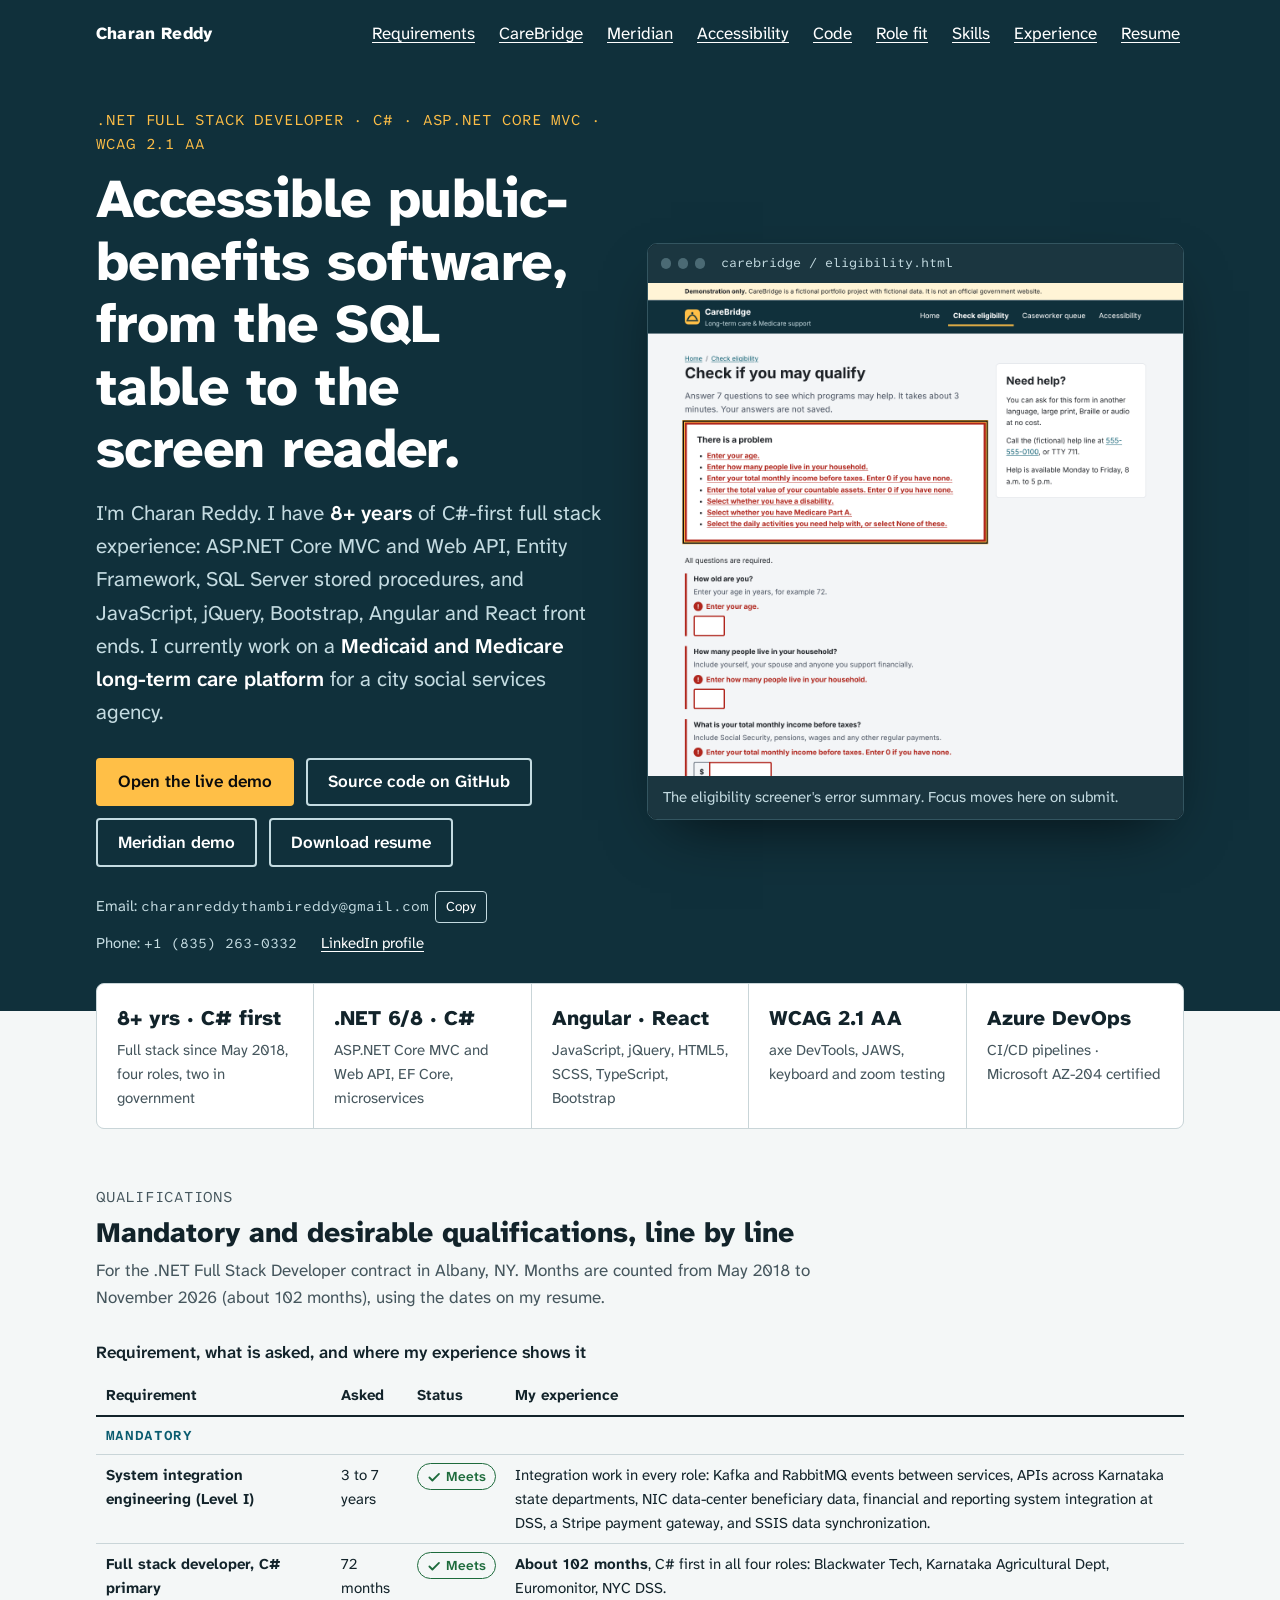
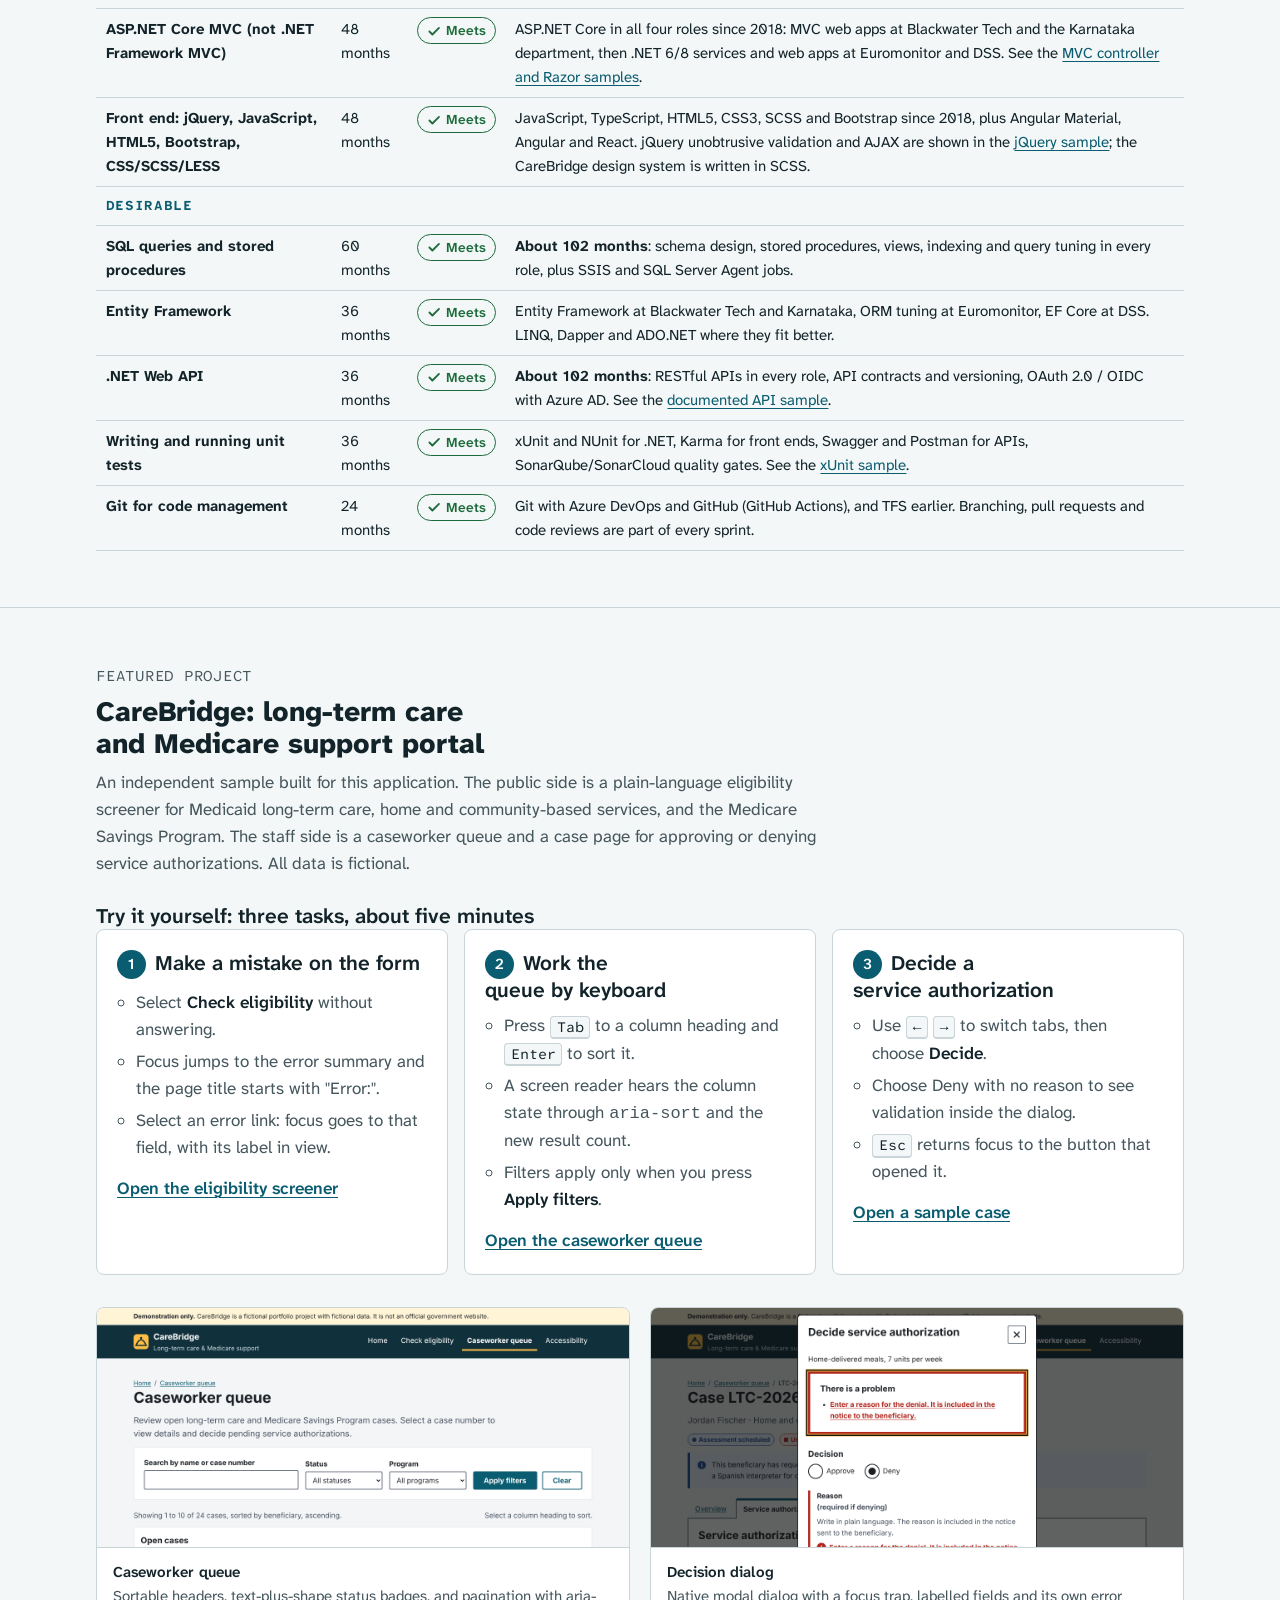
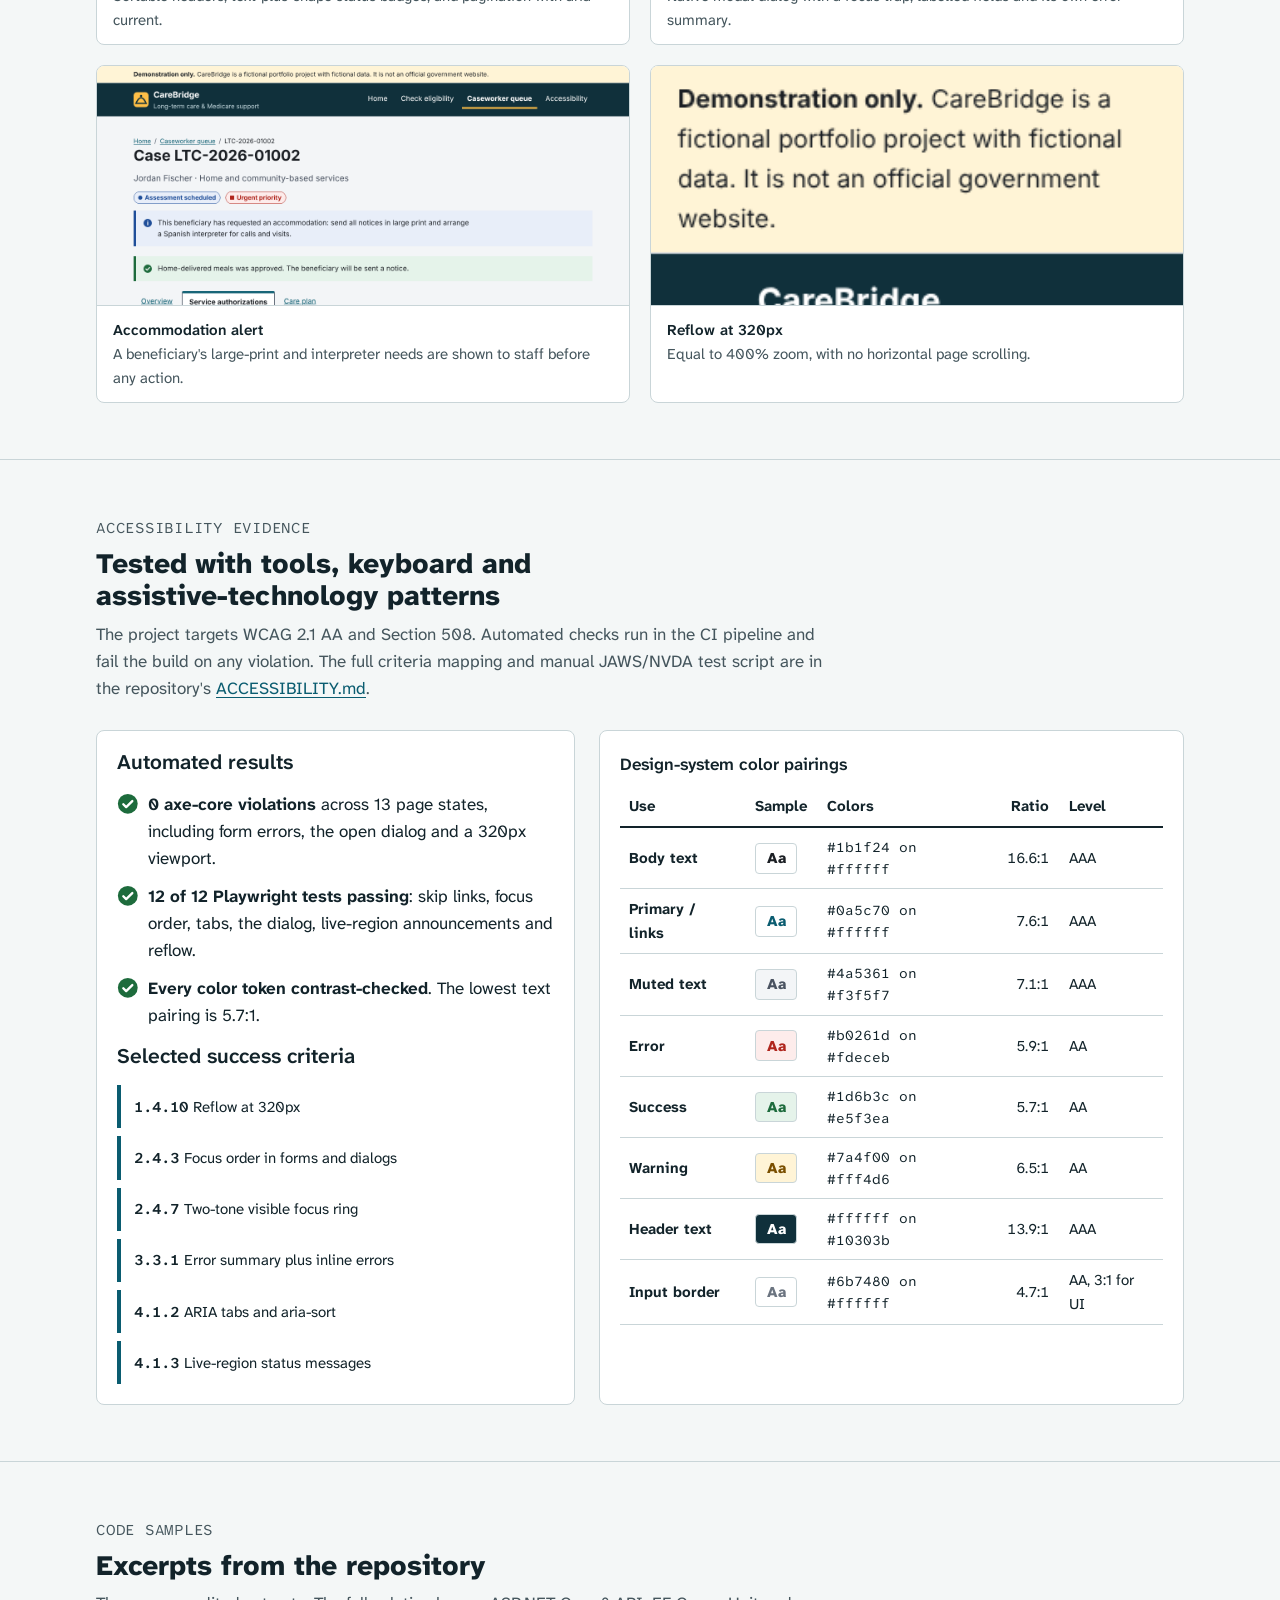
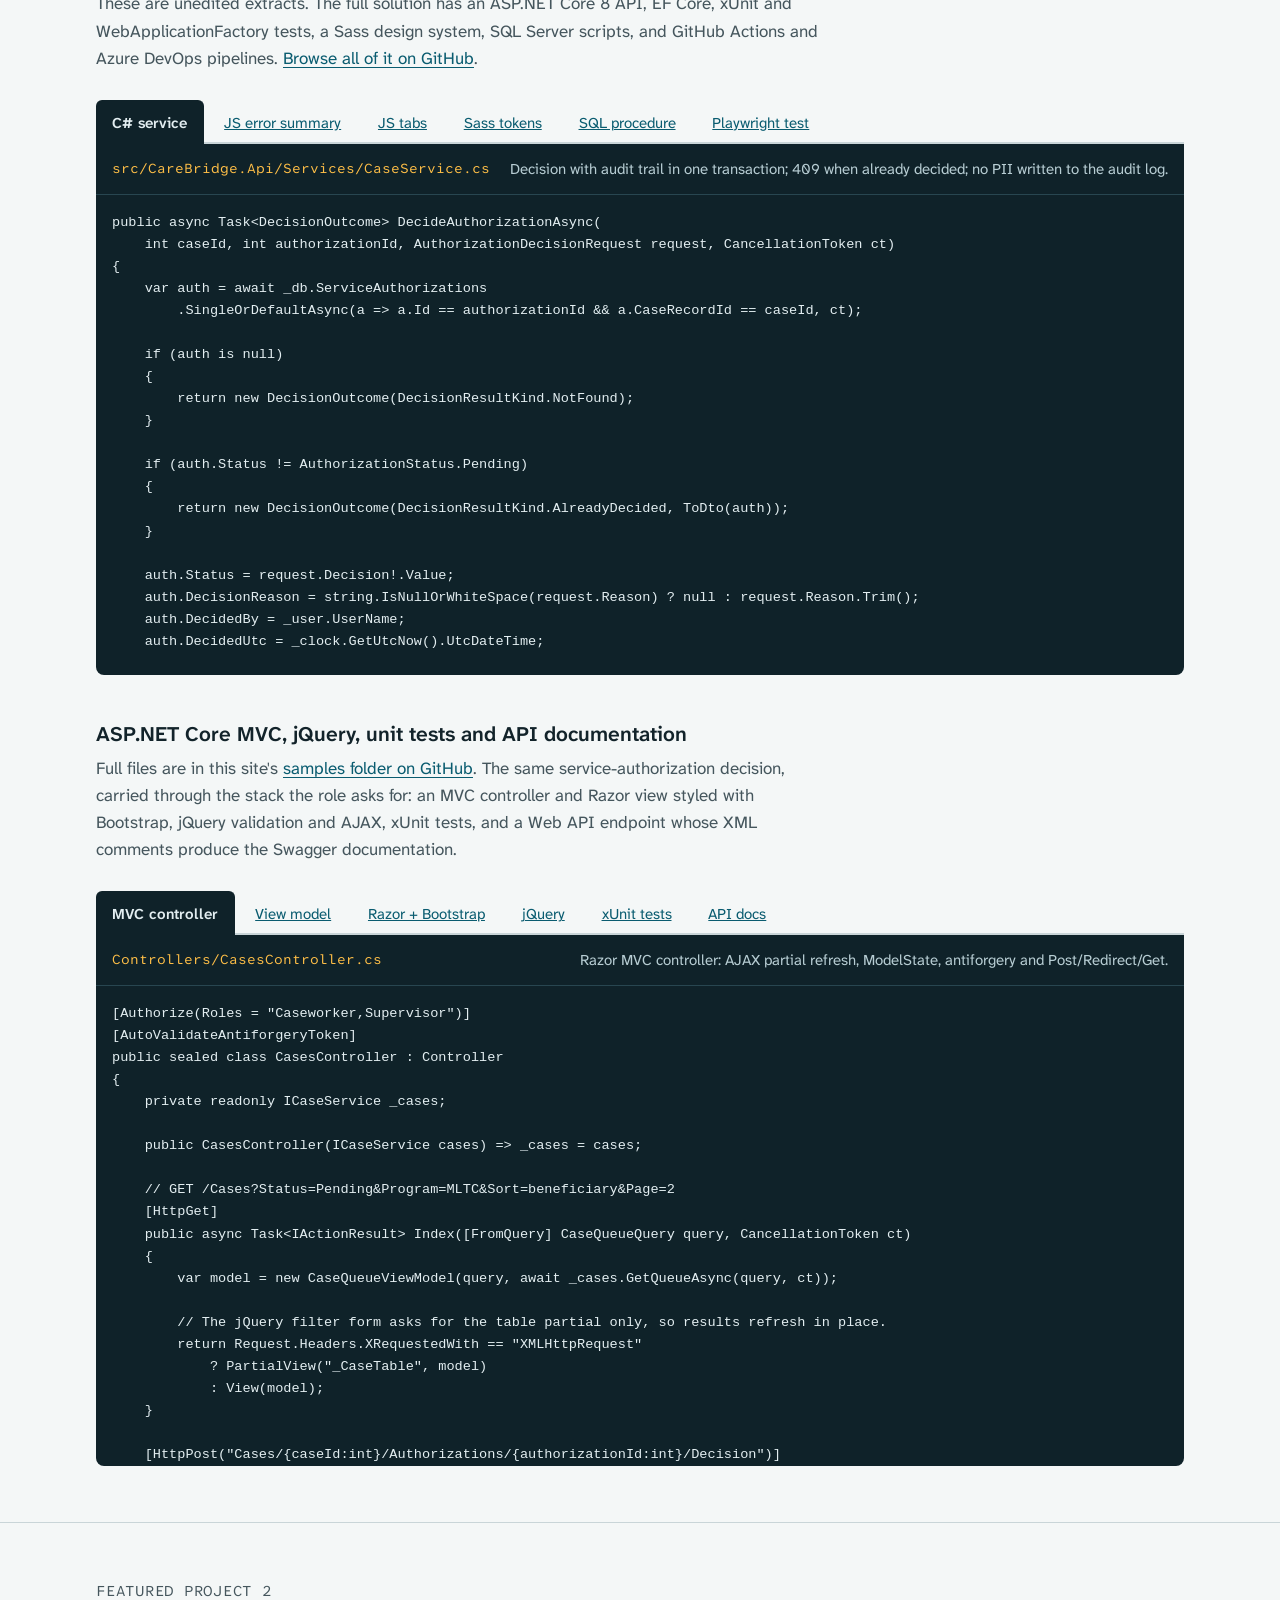
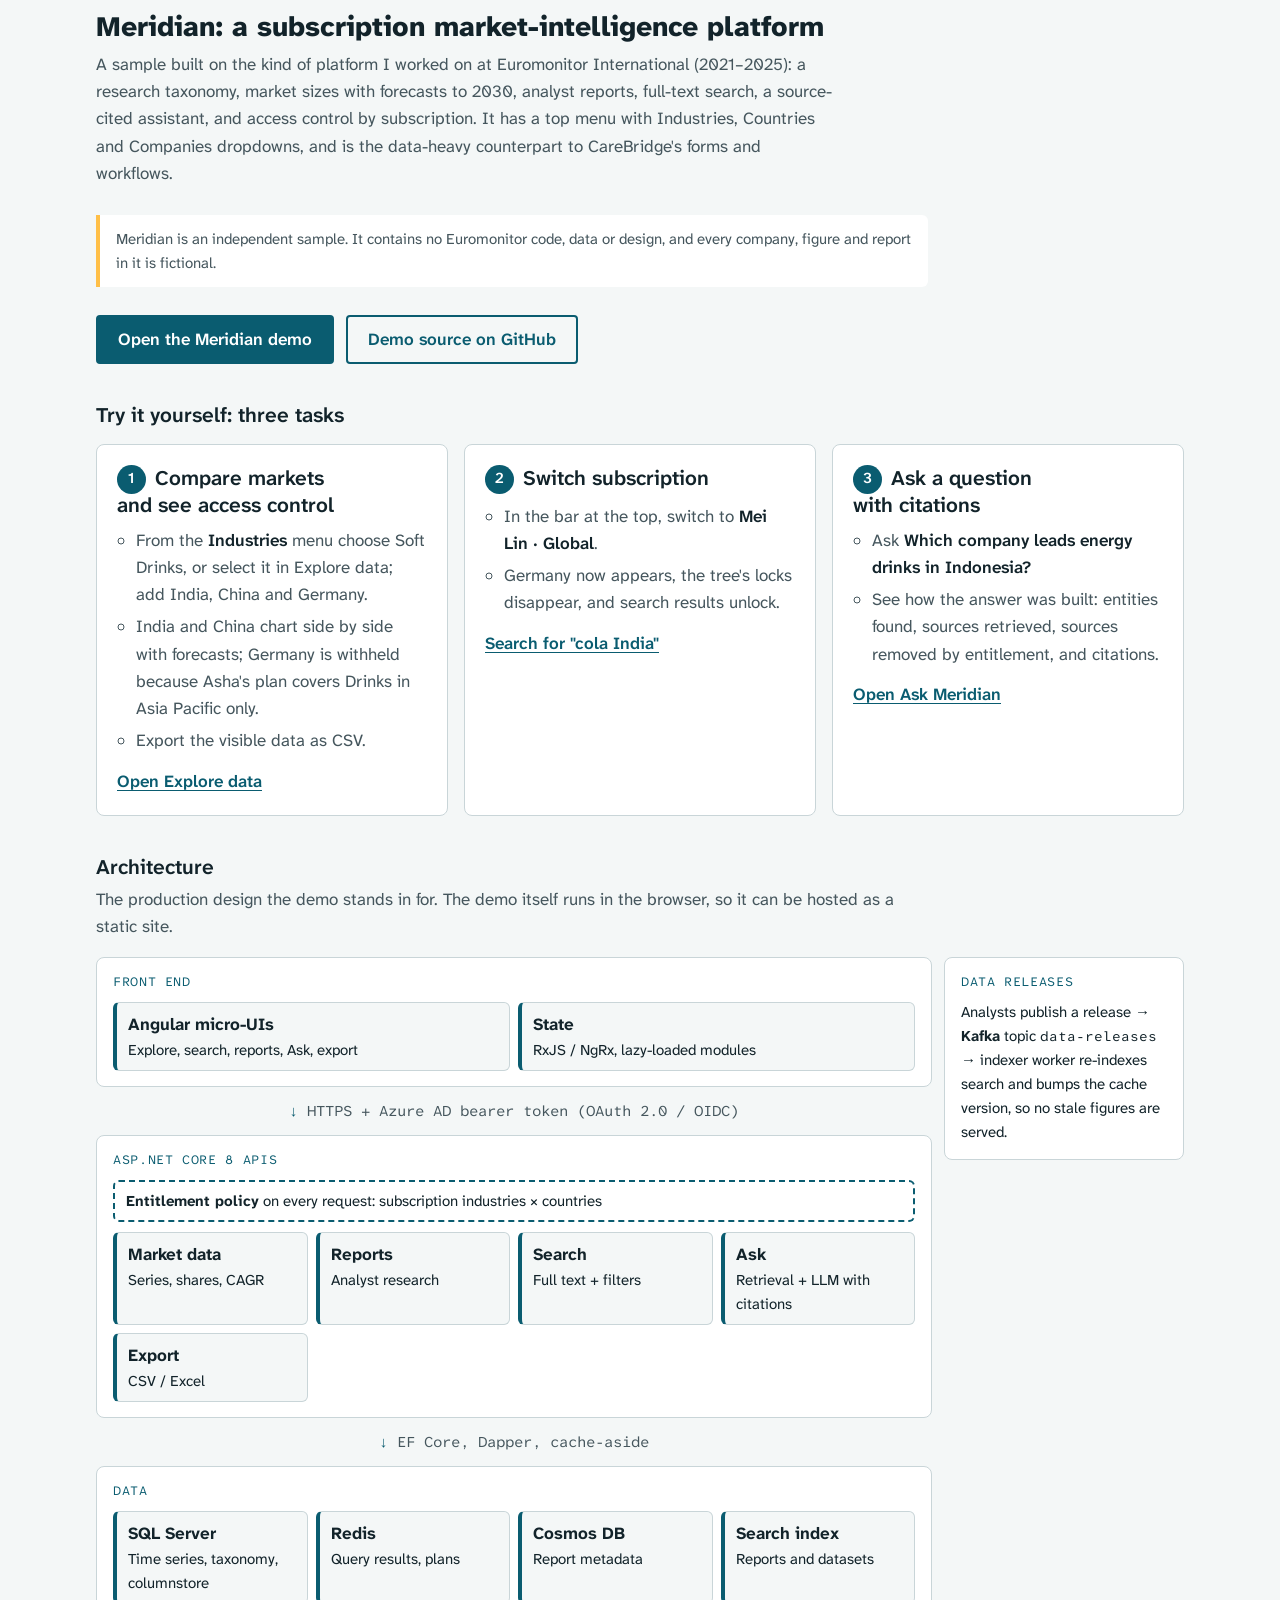
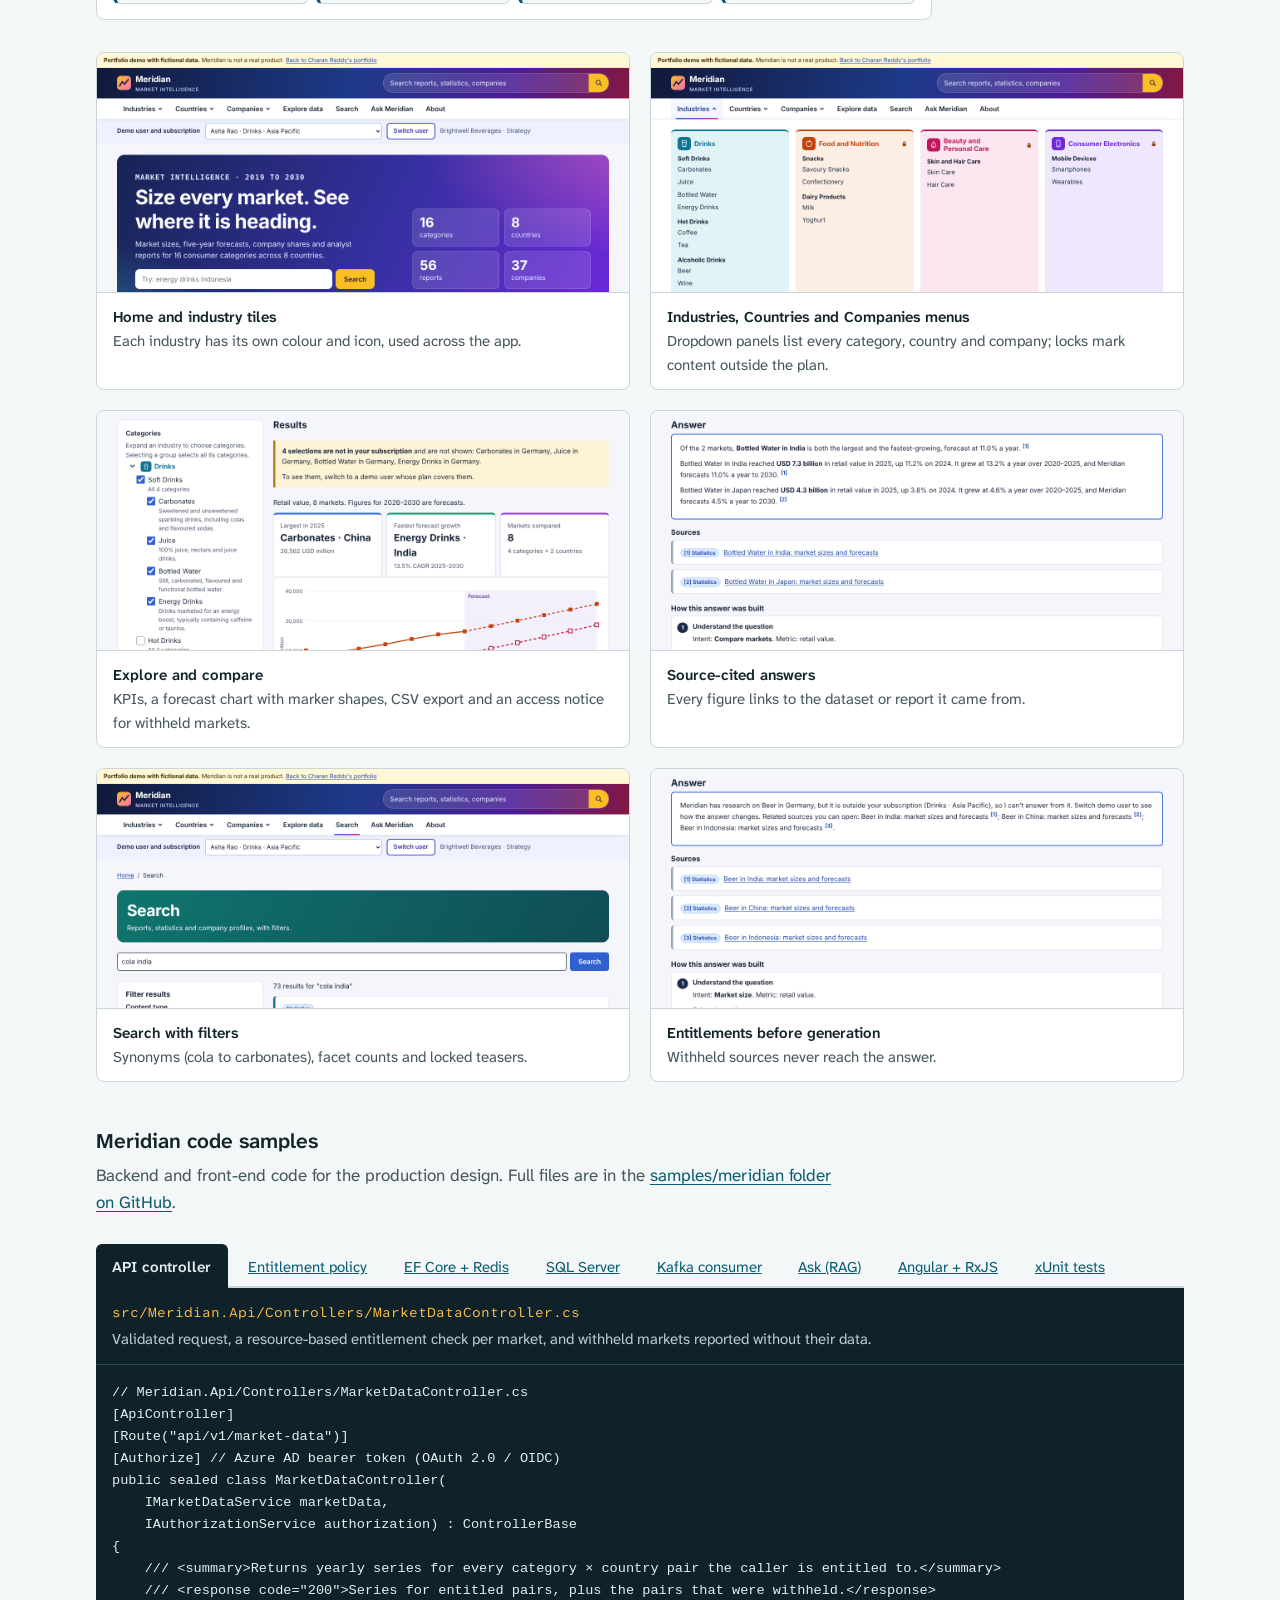
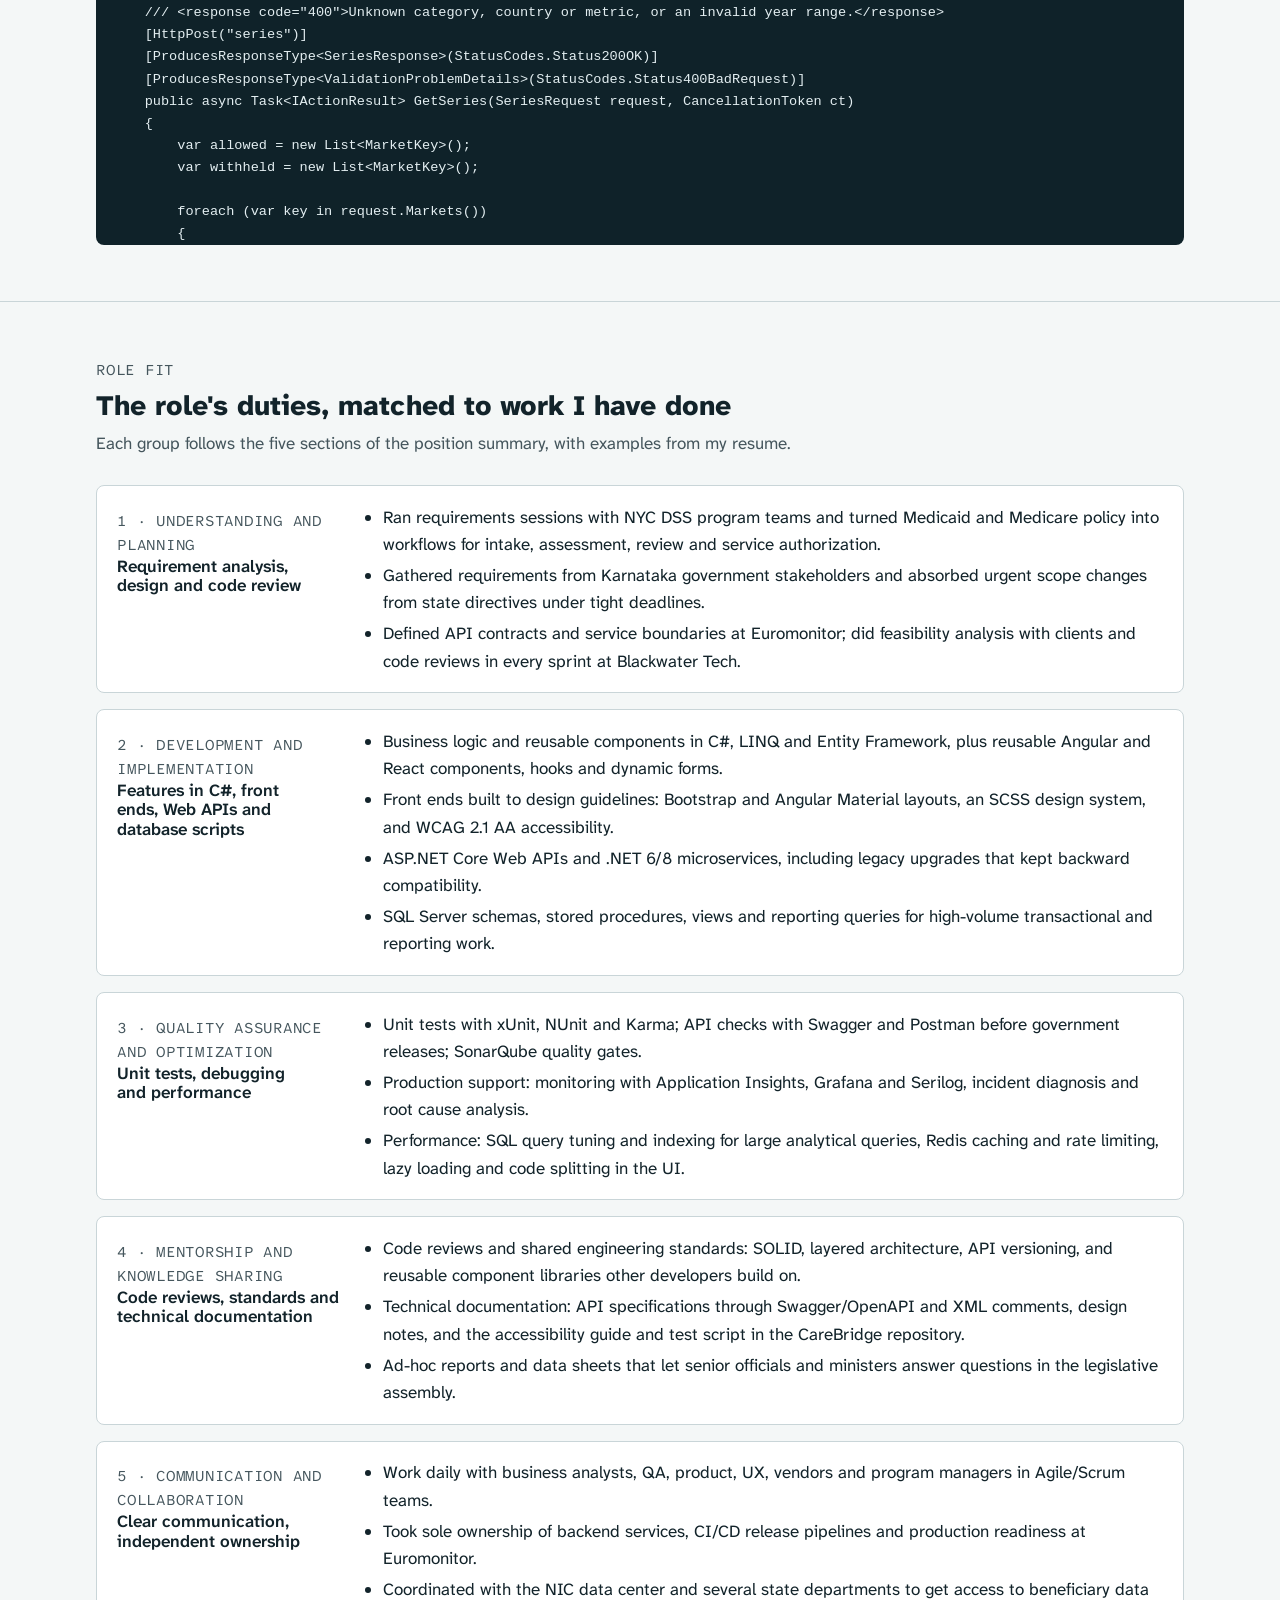
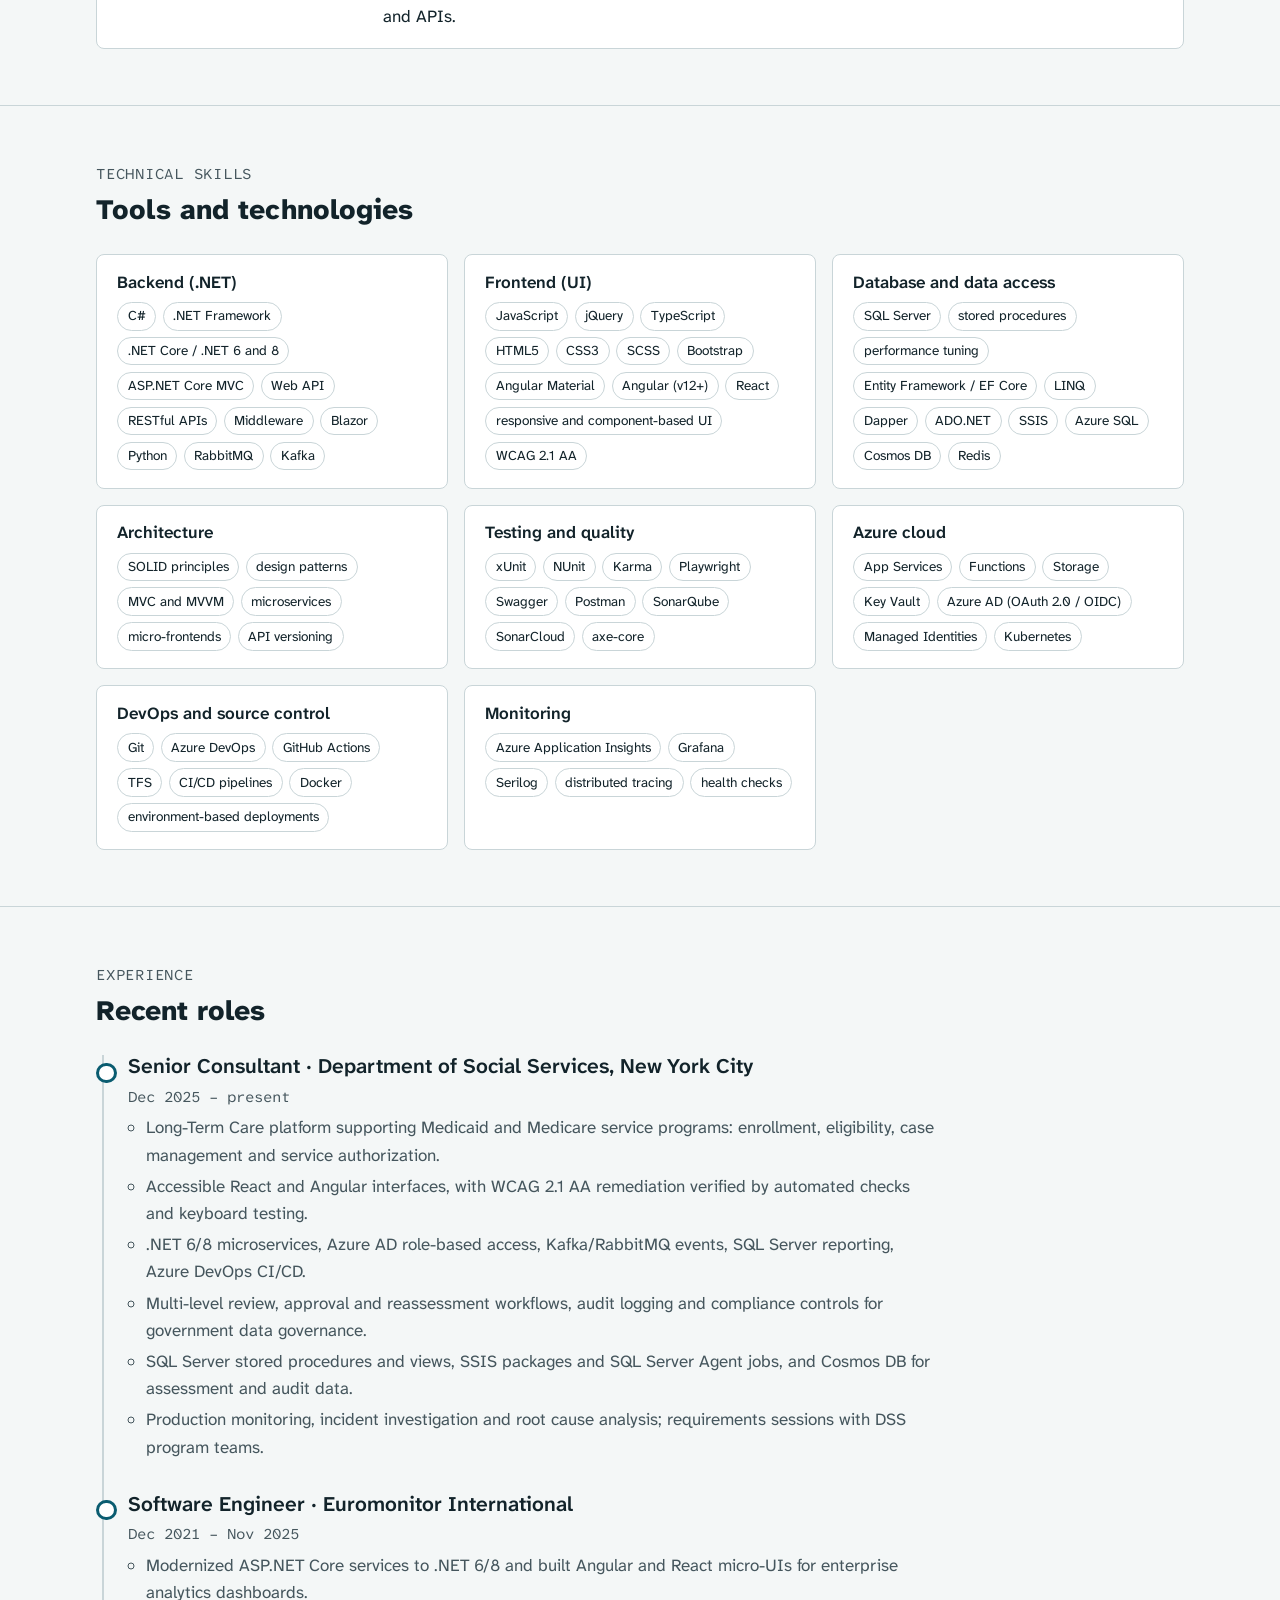
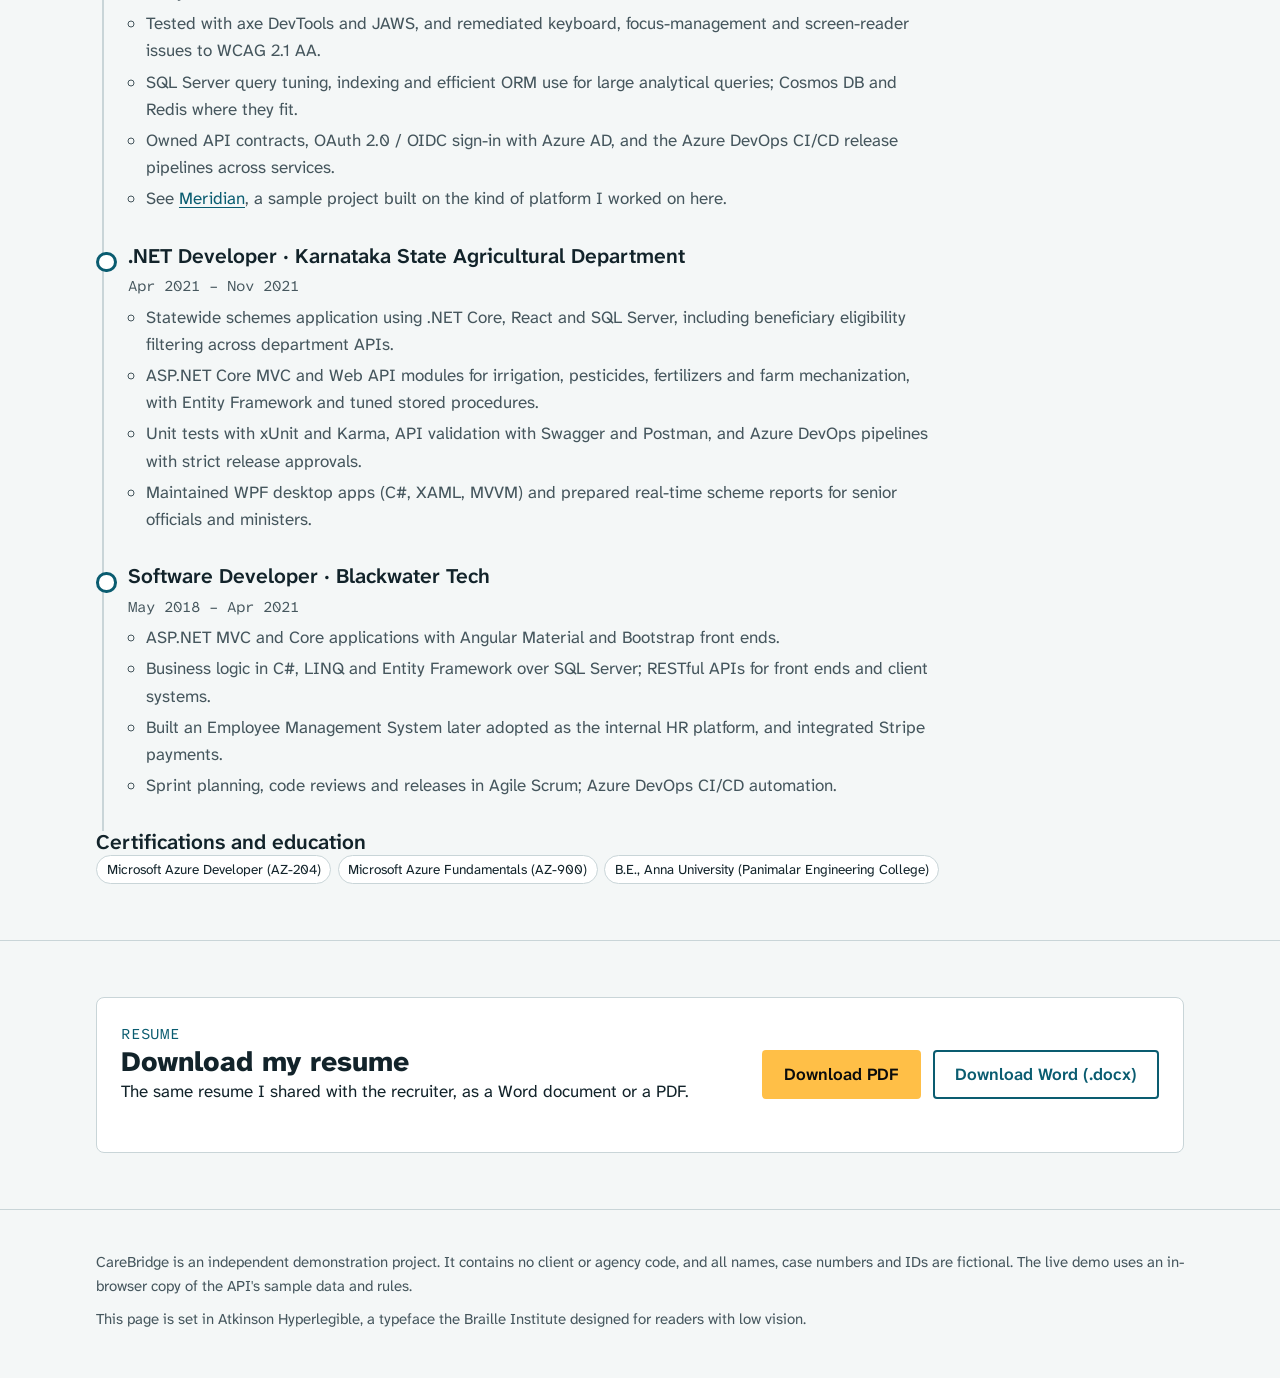
==== commit 6cb27f27: "Meridian: add Industries/Countries/Companies menus and colourful redesign Top menu bar with dropdown" ====
--- a/index.html
+++ b/index.html
@@ -946,7 +946,7 @@
       <div class="section-head">
         <p class="kicker">Featured project 2</p>
         <h2 id="meridian-heading">Meridian: a subscription market-intelligence platform</h2>
-        <p>A sample built on the kind of platform I worked on at Euromonitor International (2021–2025): a research taxonomy, market sizes with forecasts to 2030, analyst reports, full-text search, a source-cited assistant, and access control by subscription. It is the data-heavy counterpart to CareBridge's forms and workflows.</p>
+        <p>A sample built on the kind of platform I worked on at Euromonitor International (2021–2025): a research taxonomy, market sizes with forecasts to 2030, analyst reports, full-text search, a source-cited assistant, and access control by subscription. It has a top menu with Industries, Countries and Companies dropdowns, and is the data-heavy counterpart to CareBridge's forms and workflows.</p>
       </div>
       <p class="project-note">Meridian is an independent sample. It contains no Euromonitor code, data or design, and every company, figure and report in it is fictional.</p>
       <div class="actions">
@@ -959,11 +959,11 @@
         <li class="task">
           <h3>Compare markets and see access control</h3>
           <ul>
-            <li>Select <strong>Soft Drinks</strong>, then India, China and Germany.</li>
+            <li>From the <strong>Industries</strong> menu choose Soft Drinks, or select it in Explore data; add India, China and Germany.</li>
             <li>India and China chart side by side with forecasts; Germany is withheld because Asha's plan covers Drinks in Asia Pacific only.</li>
             <li>Export the visible data as CSV.</li>
           </ul>
-          <a class="go" href="meridian/explore.html">Open Explore categories</a>
+          <a class="go" href="meridian/explore.html">Open Explore data</a>
         </li>
         <li class="task">
           <h3>Switch subscription</h3>
@@ -1008,10 +1008,12 @@
       </div>
 
       <div class="gallery">
-        <figure class="shot"><img src="images/meridian-explore.png" alt="Meridian Explore categories: soft drinks selected for India, China and Germany; a notice says four Germany selections are not in the subscription; KPI cards, a line chart with a shaded forecast period from 2026, and a data table." loading="lazy" width="1280" height="1100"><figcaption><b>Explore and compare</b>Category tree, KPIs, a forecast chart with marker shapes, and an access notice for withheld markets.</figcaption></figure>
-        <figure class="shot"><img src="images/meridian-ask.png" alt="Ask Meridian answer comparing bottled water in India and Japan, with bracketed citation numbers and a numbered list of sources." loading="lazy" width="1280" height="900"><figcaption><b>Source-cited answers</b>Every figure links to the dataset or report it came from.</figcaption></figure>
-        <figure class="shot"><img src="images/meridian-search.png" alt="Search results for cola India, with filters for content type, industry and country, highlighted matches and Not in subscription badges." loading="lazy" width="1280" height="900"><figcaption><b>Search with filters</b>Synonyms (cola to carbonates), facet counts and locked teasers.</figcaption></figure>
-        <figure class="shot"><img src="images/meridian-ask-restricted.png" alt="Ask Meridian explaining that research on beer in Germany exists but is outside the current subscription, with related sources the user can open." loading="lazy" width="1280" height="900"><figcaption><b>Entitlements before generation</b>Withheld sources never reach the answer.</figcaption></figure>
+        <figure class="shot"><img src="images/meridian-home.png" alt="Meridian home page: gradient hero with search and coverage figures, then colour-coded industry tiles for Drinks, Food and Nutrition, Beauty and Personal Care and Consumer Electronics." loading="lazy" width="1280" height="900"><figcaption><b>Home and industry tiles</b>Each industry has its own colour and icon, used across the app.</figcaption></figure>
+        <figure class="shot"><img src="images/meridian-menu.png" alt="The Industries menu open: four coloured columns listing every category group and category, with lock icons on industries outside the subscription." loading="lazy" width="1280" height="900"><figcaption><b>Industries, Countries and Companies menus</b>Dropdown panels list every category, country and company; locks mark content outside the plan.</figcaption></figure>
+        <figure class="shot"><img src="images/meridian-explore.png" alt="Explore data: soft drinks for India, China and Germany; a notice says the Germany selections are not in the subscription; KPI cards, a forecast chart and a data table." loading="lazy" width="1280" height="1100"><figcaption><b>Explore and compare</b>KPIs, a forecast chart with marker shapes, CSV export and an access notice for withheld markets.</figcaption></figure>
+        <figure class="shot"><img src="images/meridian-ask.png" alt="Ask Meridian answer comparing bottled water in India and Japan, with citation numbers and a list of sources." loading="lazy" width="1280" height="900"><figcaption><b>Source-cited answers</b>Every figure links to the dataset or report it came from.</figcaption></figure>
+        <figure class="shot"><img src="images/meridian-search.png" alt="Search results for cola India with filters for content type, industry and country, colour-coded result types and Not in subscription badges." loading="lazy" width="1280" height="900"><figcaption><b>Search with filters</b>Synonyms (cola to carbonates), facet counts and locked teasers.</figcaption></figure>
+        <figure class="shot"><img src="images/meridian-ask-restricted.png" alt="Ask Meridian explaining that research on beer in Germany is outside the current subscription, with related sources the user can open." loading="lazy" width="1280" height="900"><figcaption><b>Entitlements before generation</b>Withheld sources never reach the answer.</figcaption></figure>
       </div>
 
       <div class="section-head code-viewer-head" style="margin-top:3rem">
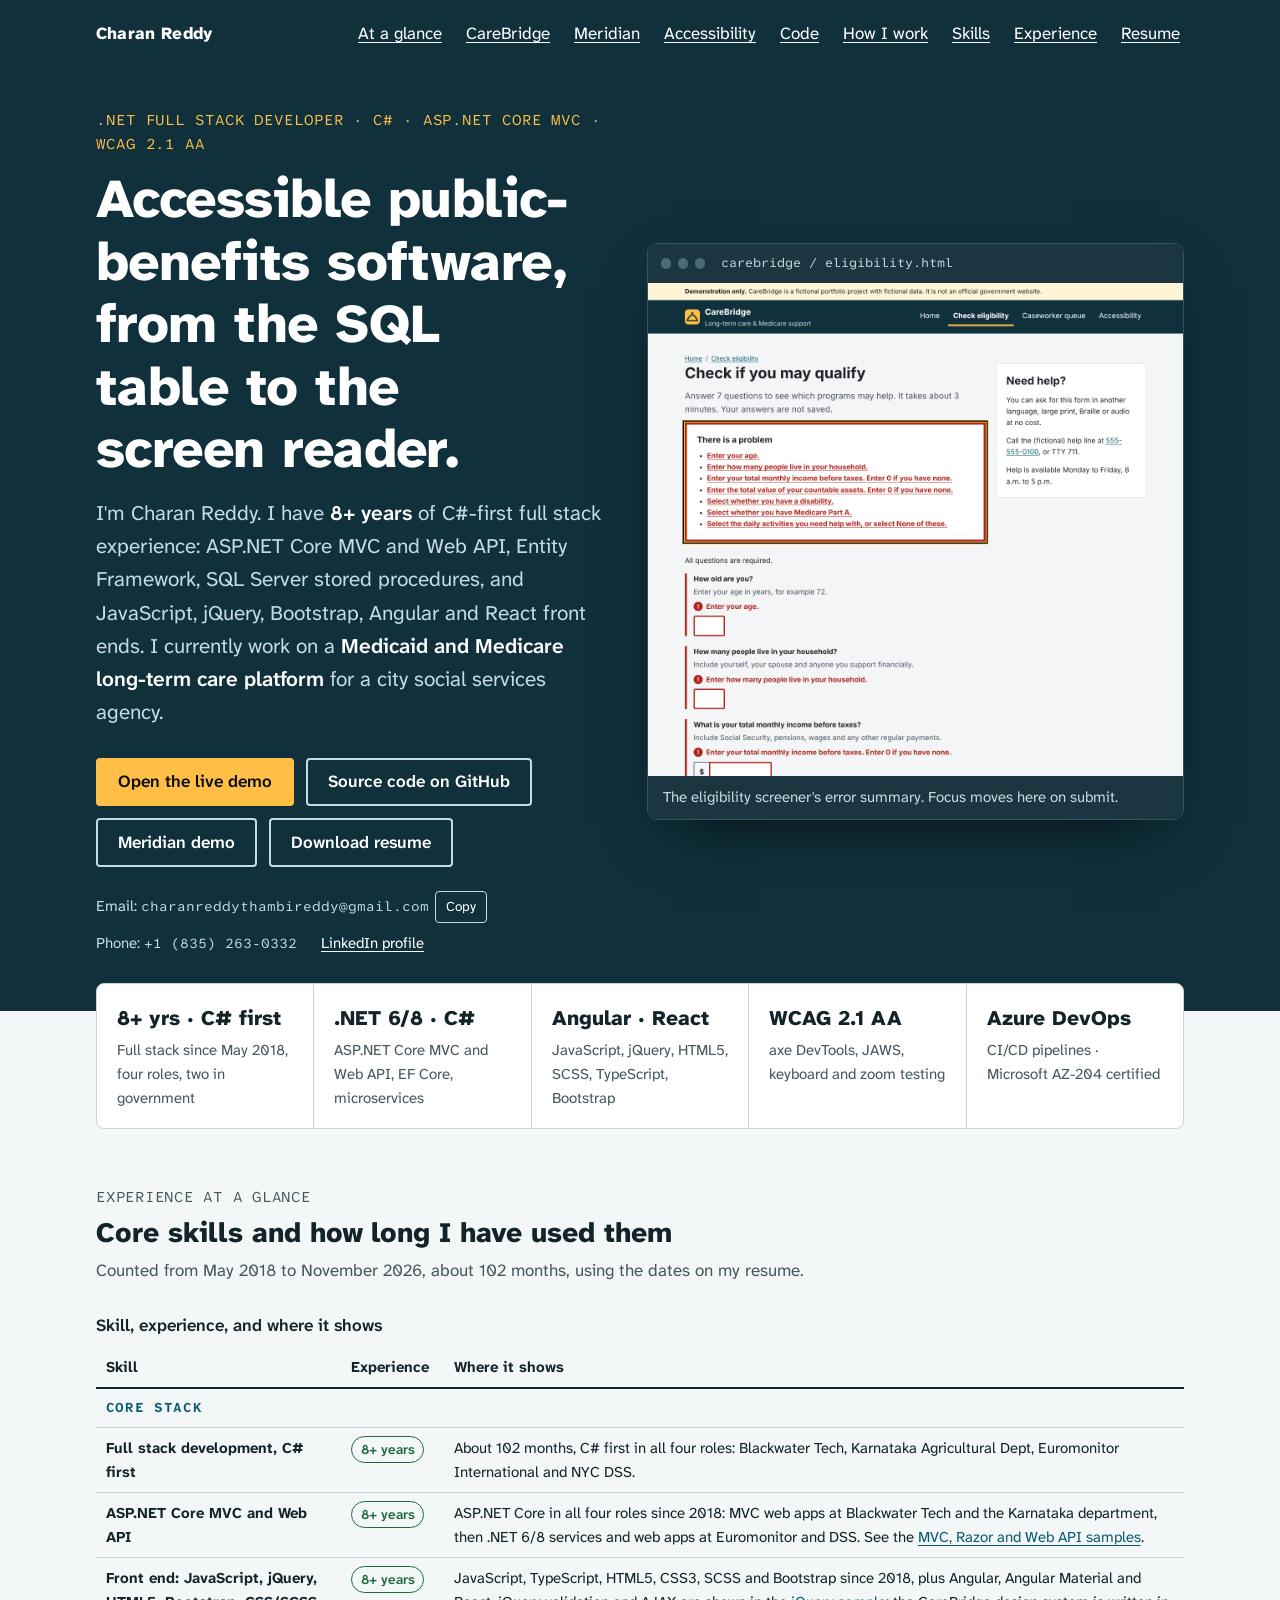
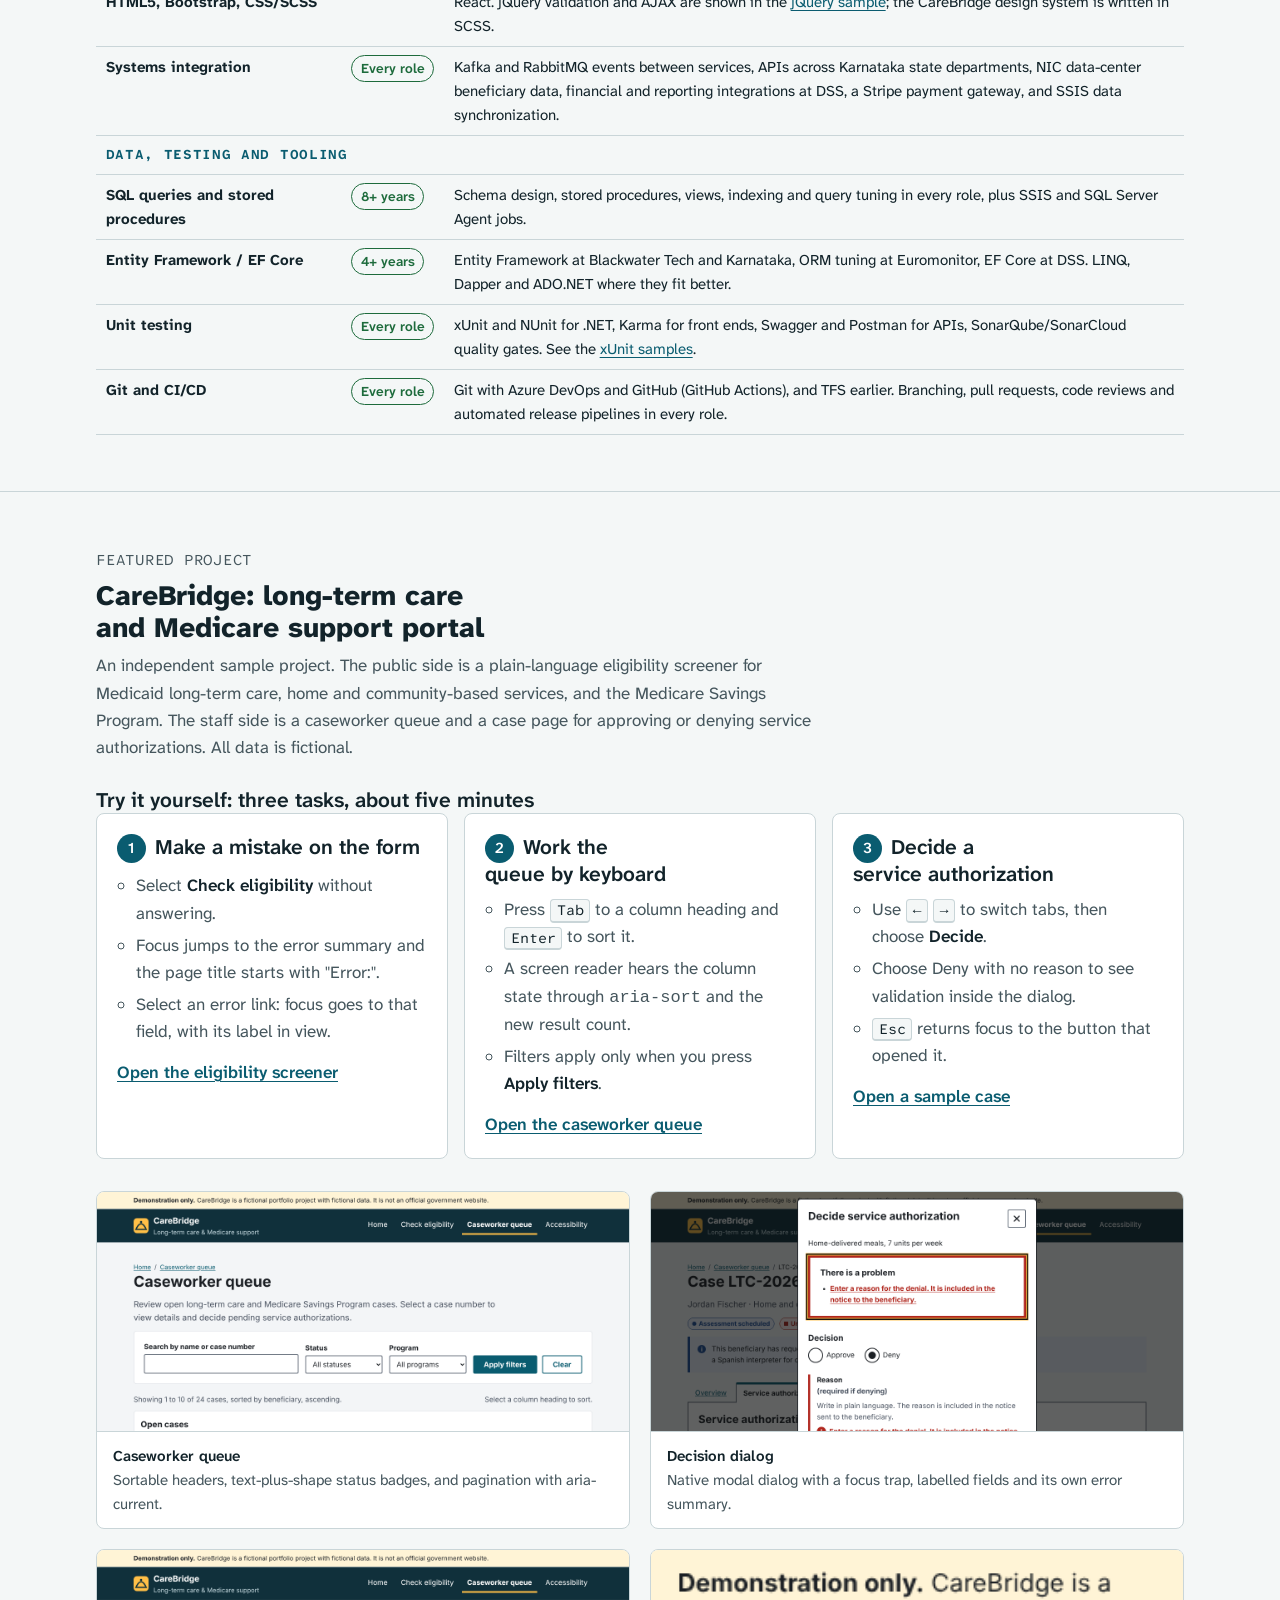
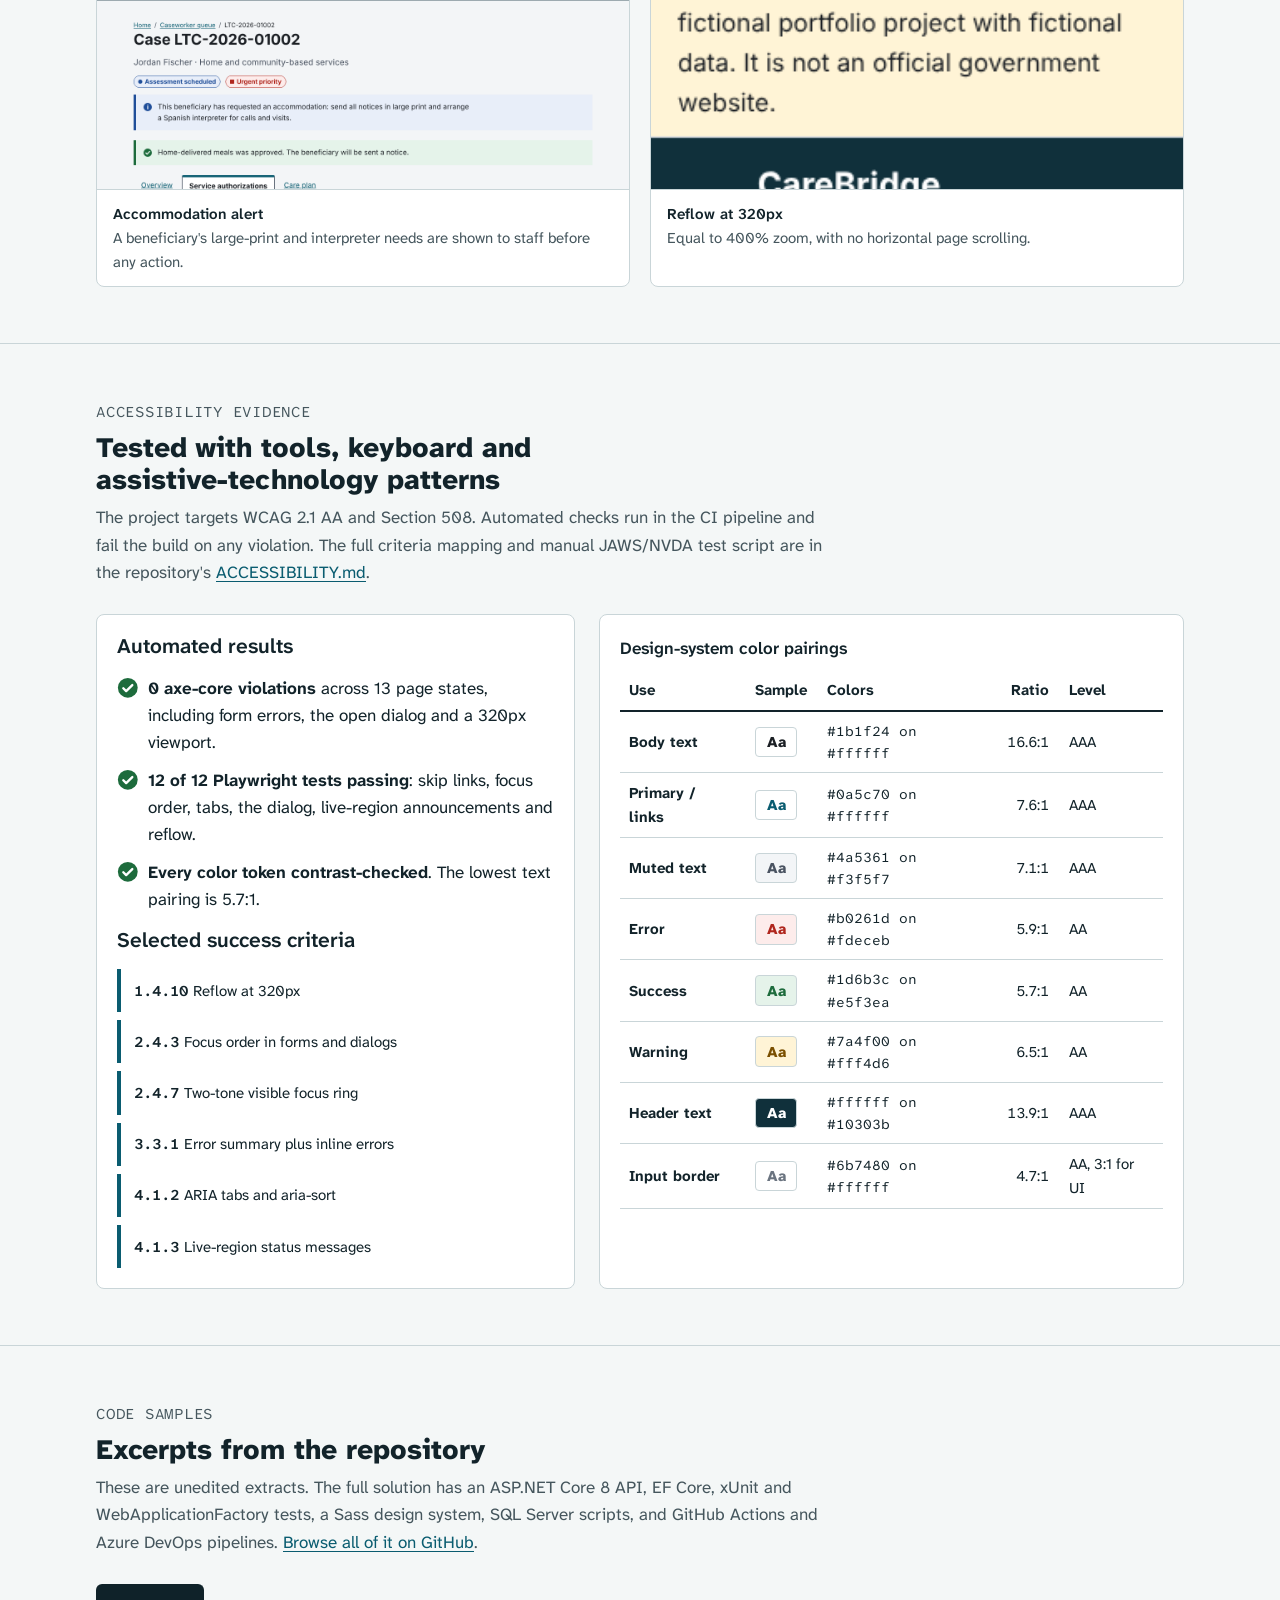
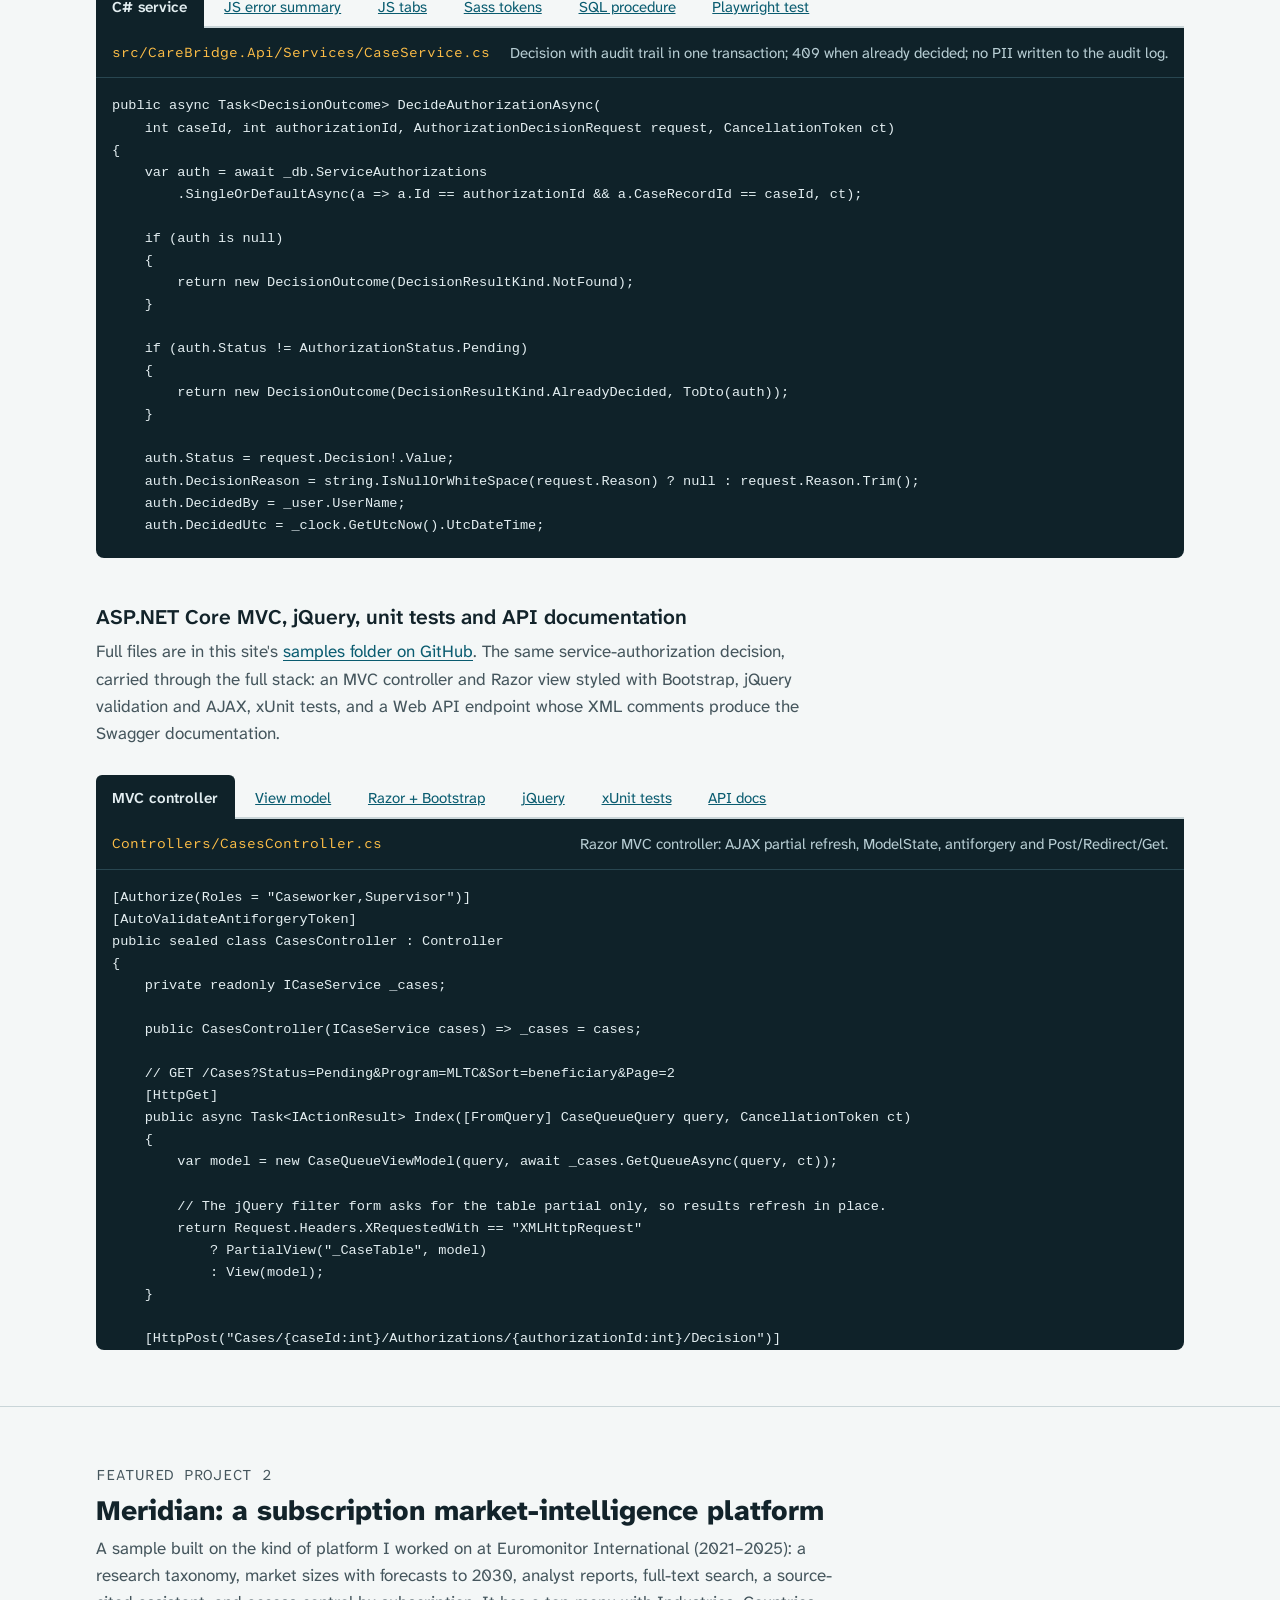
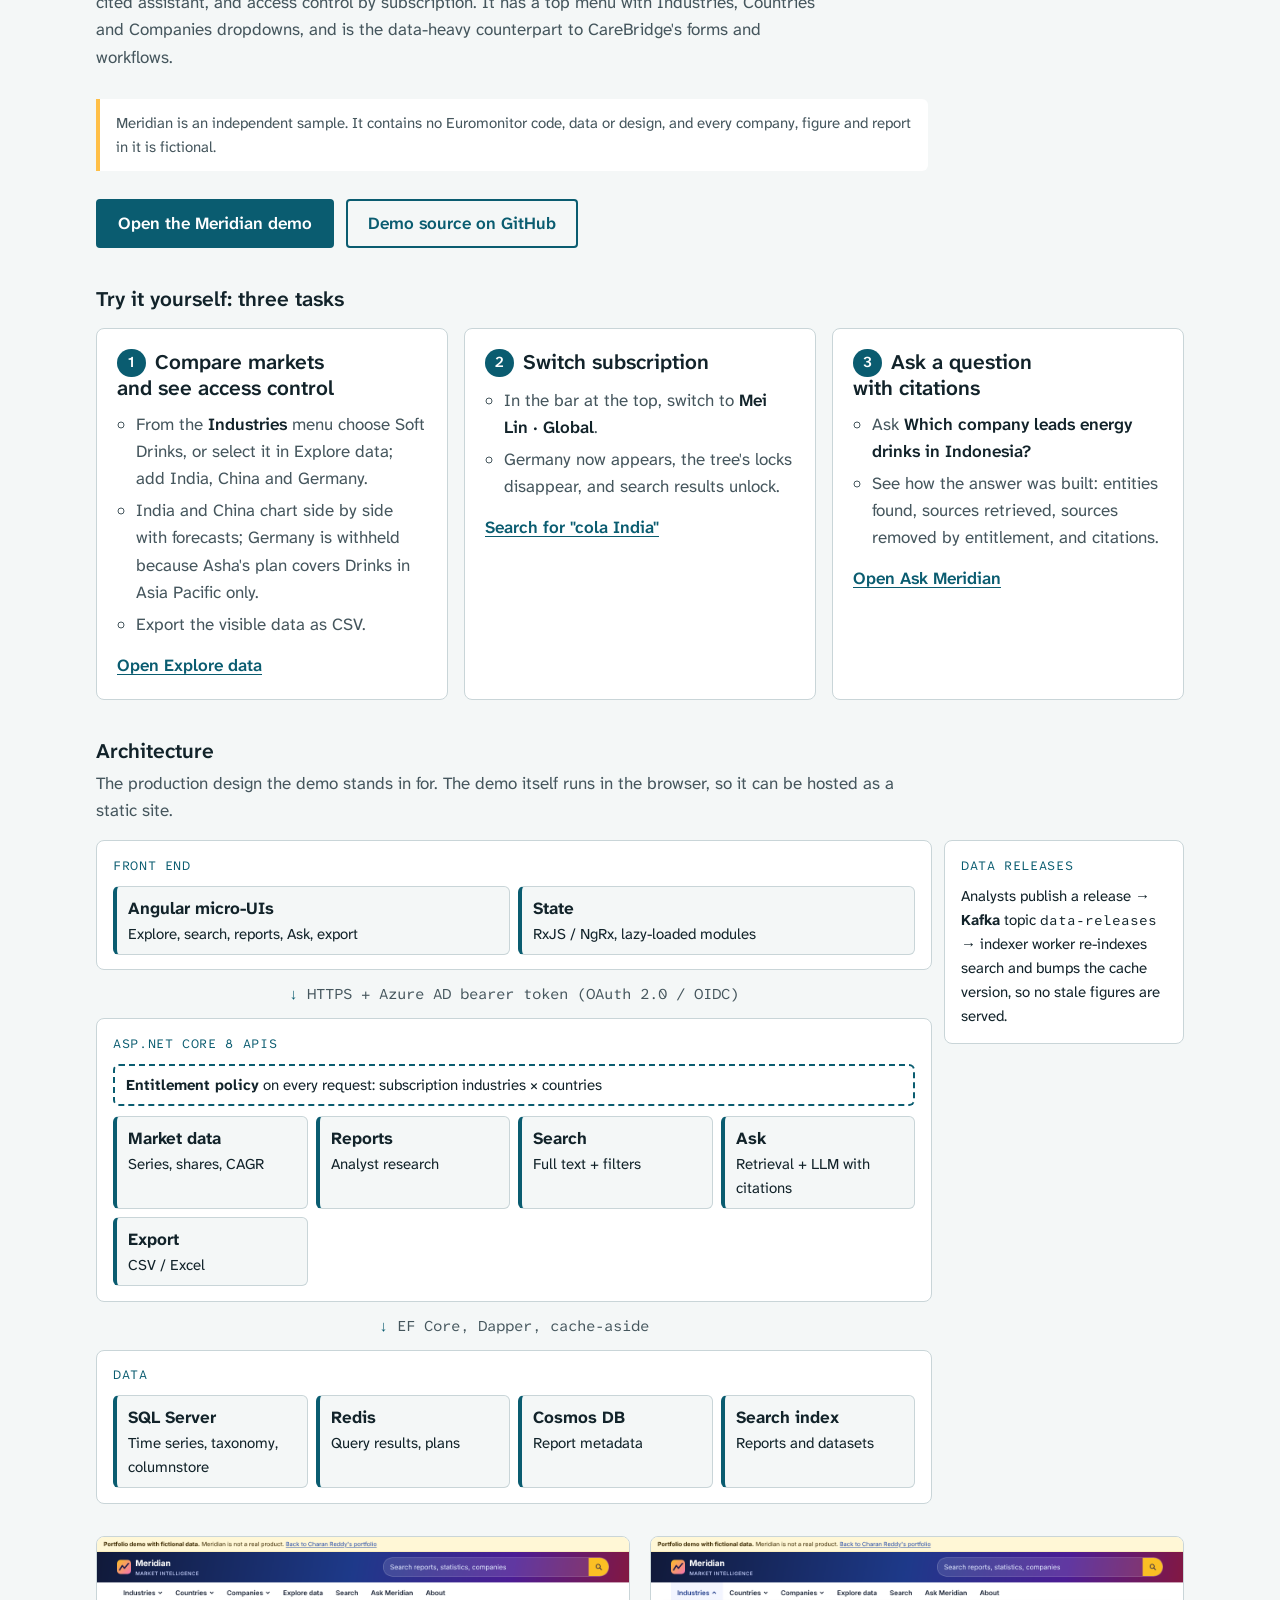
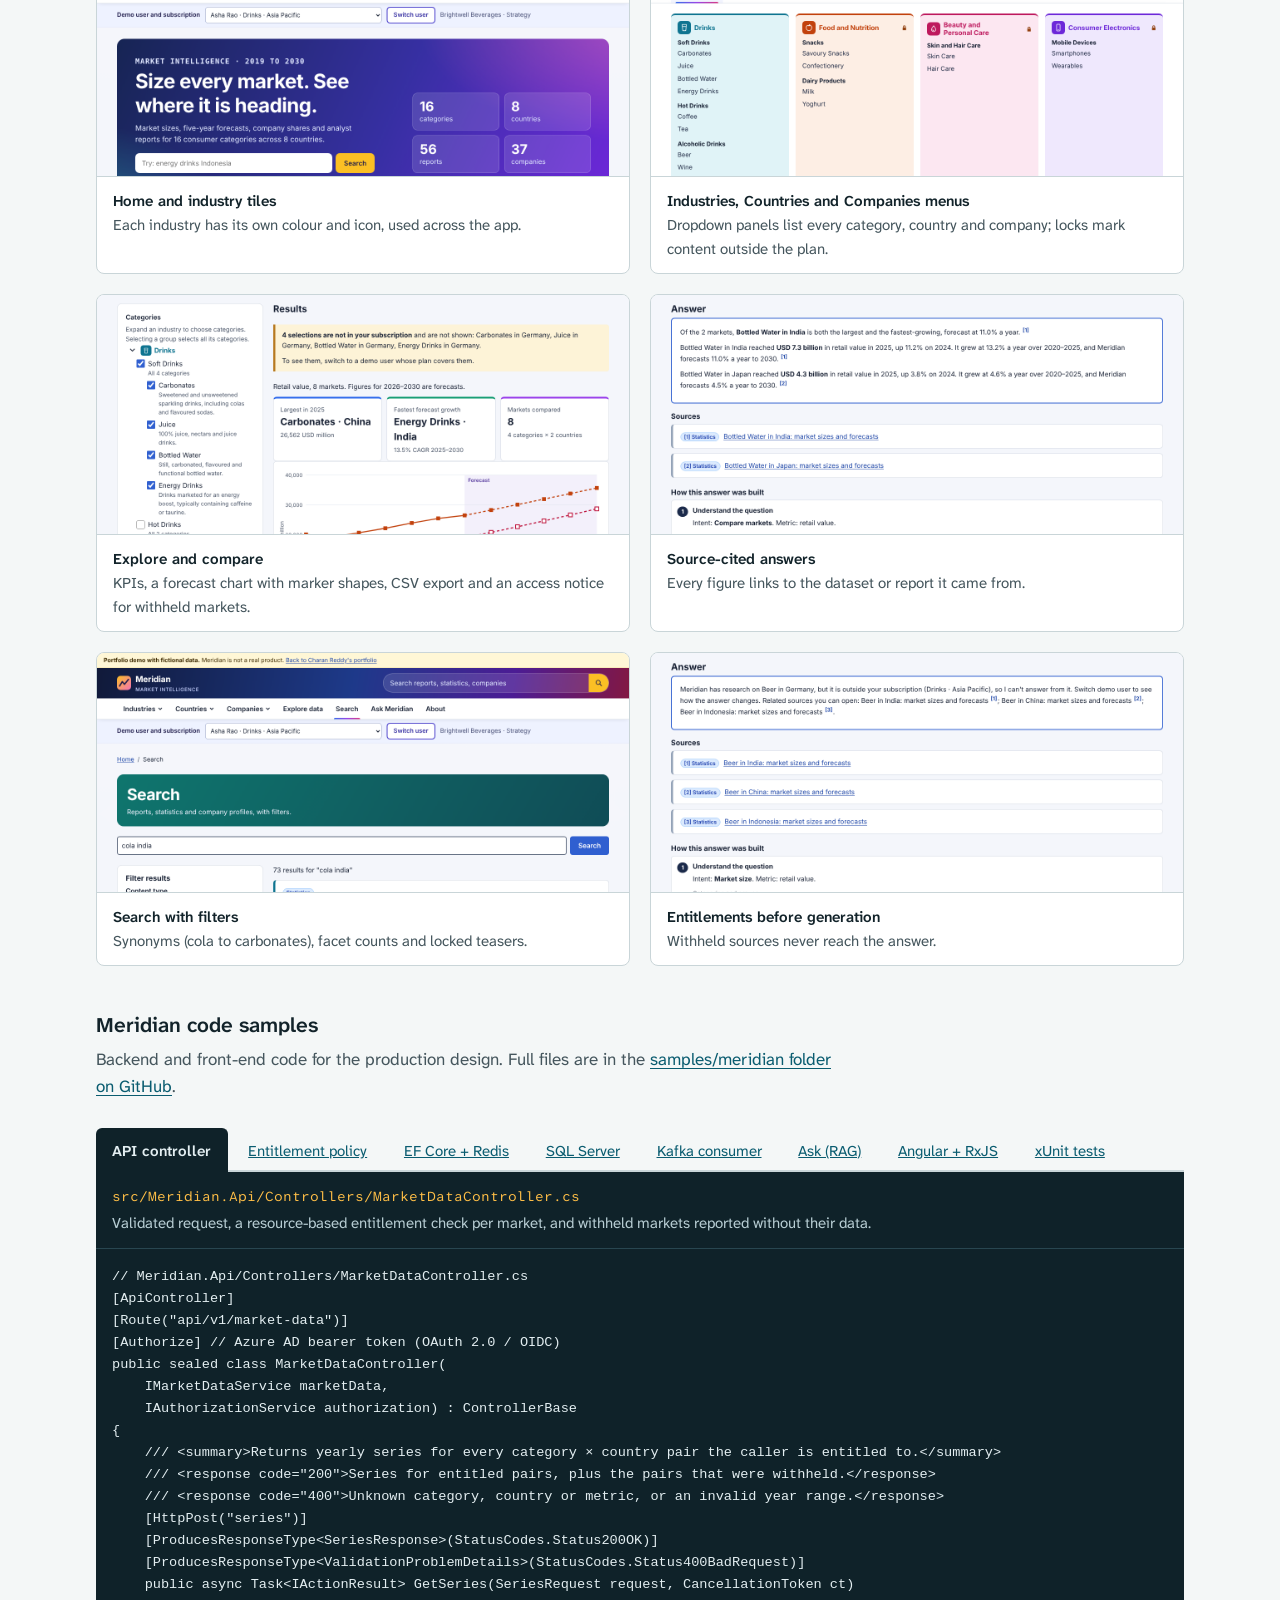
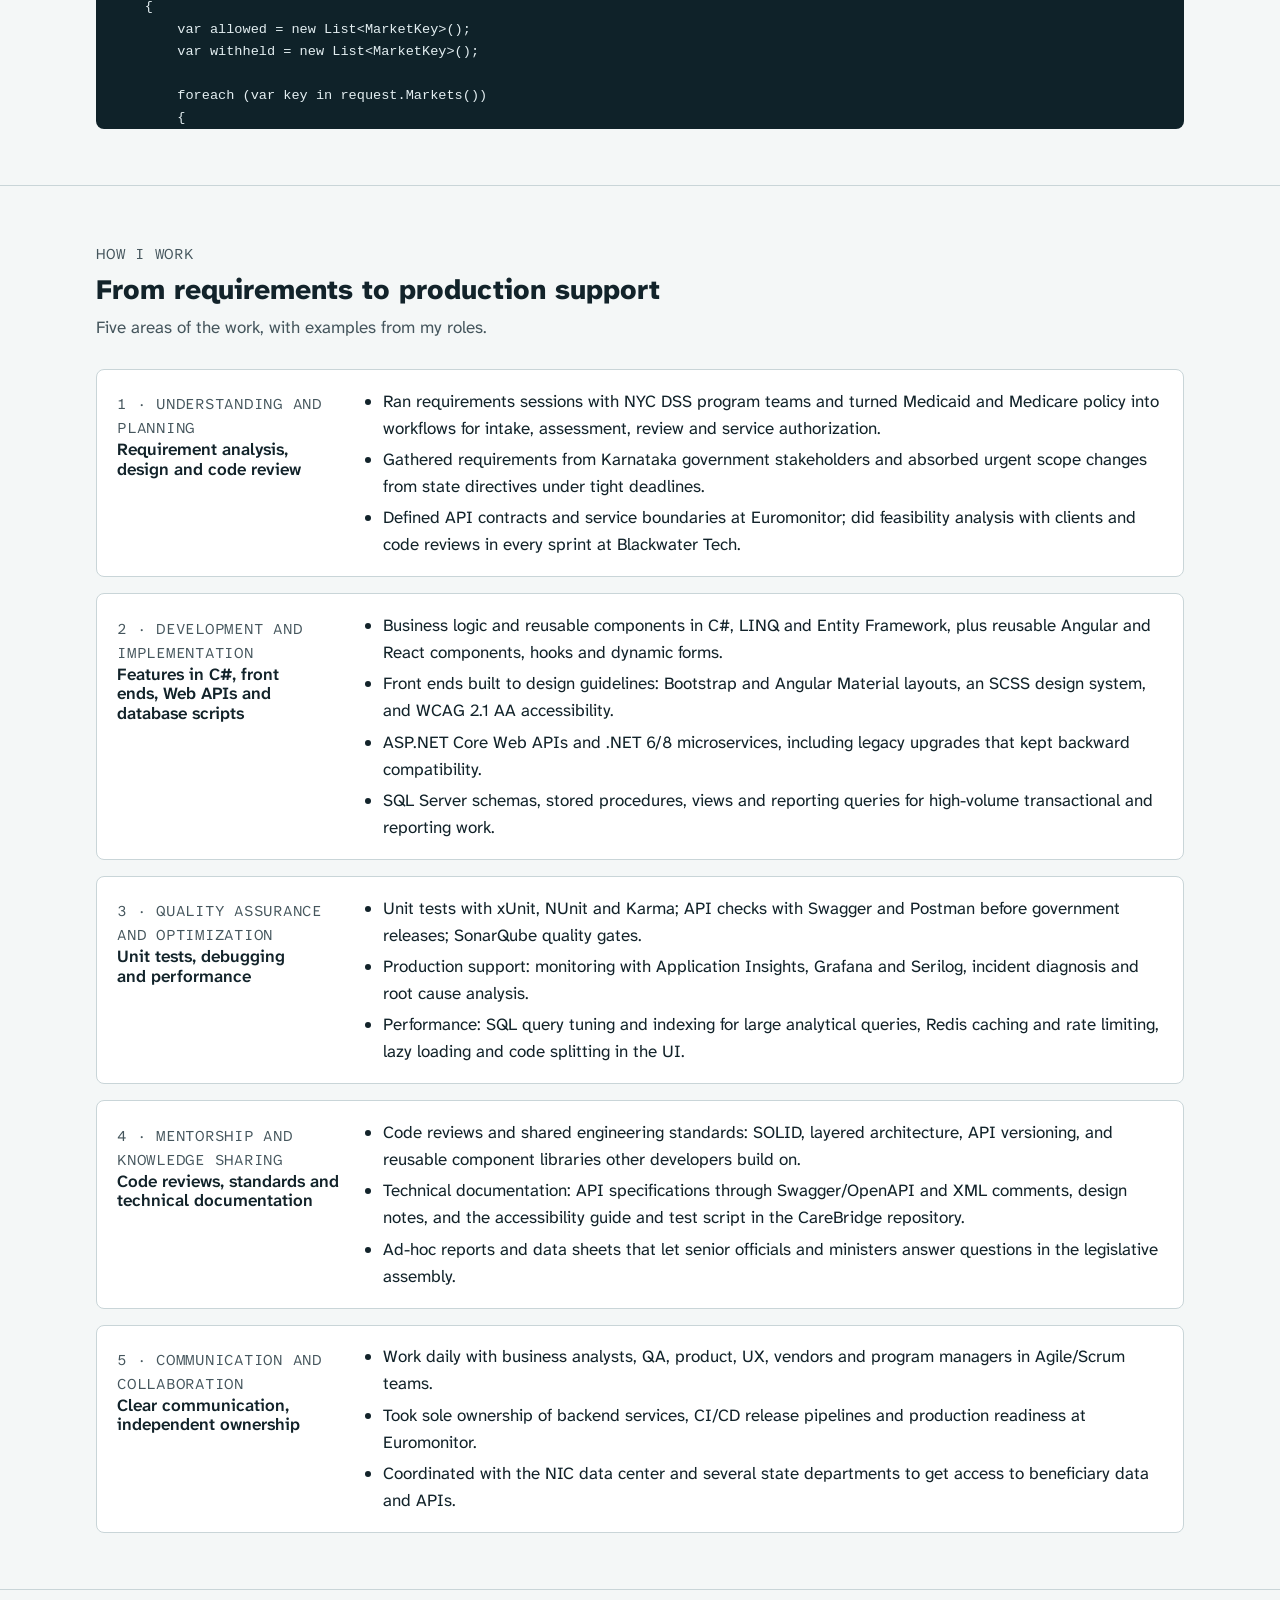
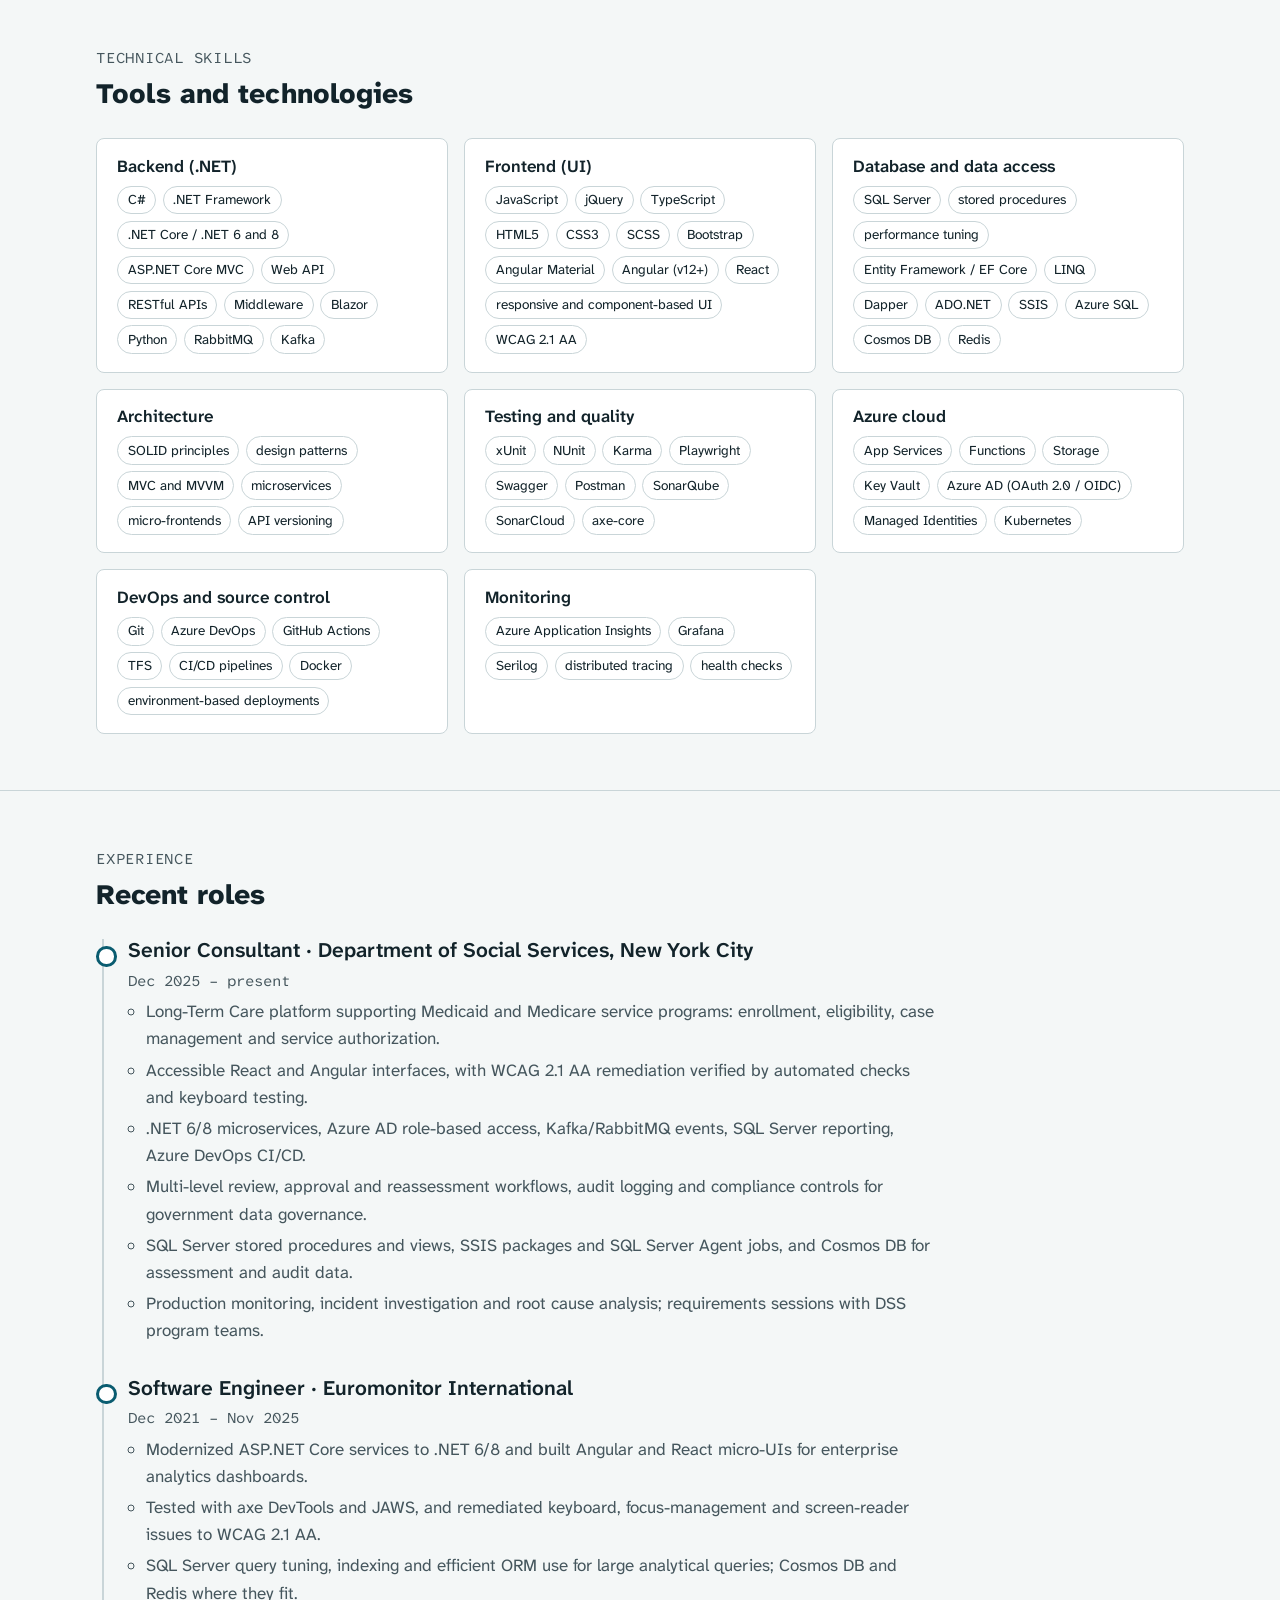
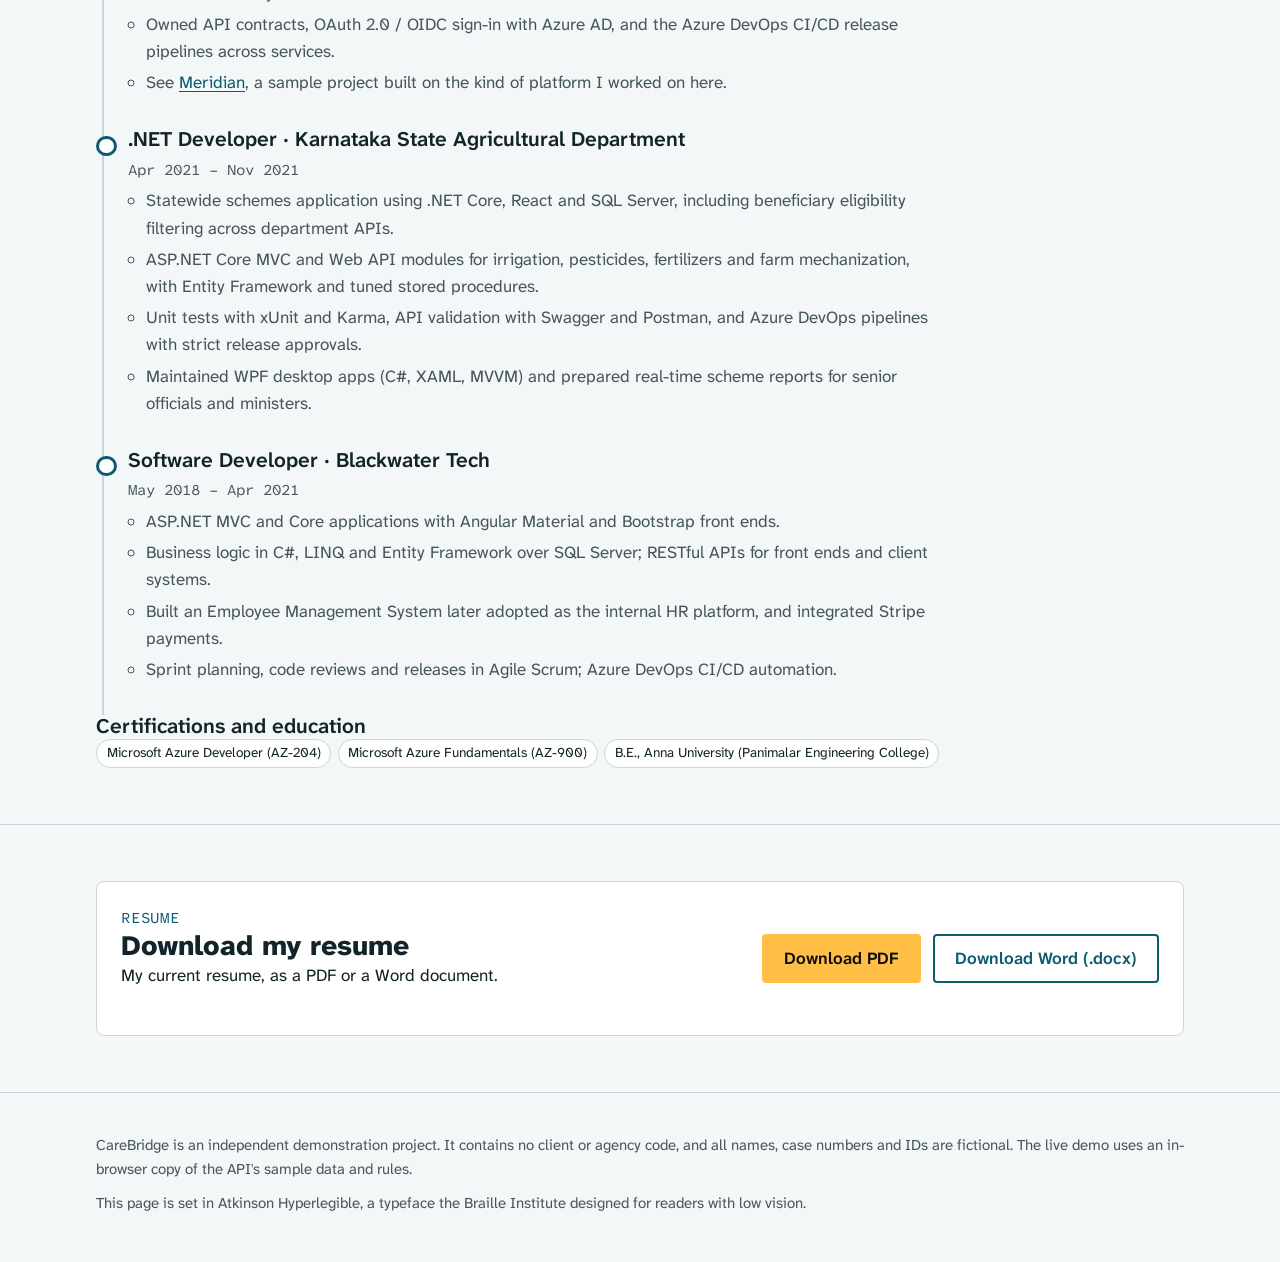
==== commit 5795ccf2: "Make portfolio wording generic Replace the job-specific qualifications matrix with an 'Experience at" ====
--- a/index.html
+++ b/index.html
@@ -151,7 +151,7 @@
 .code-scroll { overflow: auto; max-height: 30rem; }
 .code-scroll pre { margin: 0; padding: 1rem; font-family: var(--font-mono); font-size: 0.85rem; line-height: 1.55; tab-size: 4; }
 
-/* Skills mapped to the role */
+/* Skill cards */
 .weights { display: grid; gap: 1rem; }
 .weight { display: grid; gap: 0.5rem 1.5rem; background: var(--surface); border: 1px solid var(--line); border-radius: 8px; padding: 1.1rem 1.25rem; }
 @media (min-width: 48rem) { .weight { grid-template-columns: 14rem minmax(0, 1fr); } }
@@ -174,11 +174,11 @@
 footer .wrap { display: grid; gap: 0.6rem; }
 
 
-/* Added: requirements matrix, downloads, skills */
+/* Skills table, downloads, skill cards */
 .req-table td, .req-table th { vertical-align: top; }
 .req-table td:last-child { min-width: 16rem; }
 .req-group th { background: var(--bg); font-family: var(--font-mono); font-size: 0.85rem; letter-spacing: 0.05em; text-transform: uppercase; color: var(--accent); }
-.met { display: inline-flex; align-items: center; gap: 0.35rem; padding: 0.1rem 0.55rem; border-radius: 99px; border: 1px solid var(--ok); color: var(--ok); font-weight: 600; font-size: 0.85rem; white-space: nowrap; }
+.met { display: inline-flex; white-space: nowrap; align-items: center; gap: 0.35rem; padding: 0.1rem 0.55rem; border-radius: 99px; border: 1px solid var(--ok); color: var(--ok); font-weight: 600; font-size: 0.85rem; white-space: nowrap; }
 .met svg { width: 0.9rem; height: 0.9rem; }
 .note { color: var(--muted); font-size: var(--step--1); margin-top: 1rem; max-width: 52rem; }
 .duty-tag { font-family: var(--font-mono); font-size: 0.8rem; color: var(--accent); letter-spacing: 0.05em; text-transform: uppercase; }
@@ -220,12 +220,12 @@
     <a class="brand" href="#top">Charan Reddy</a>
     <nav aria-label="Portfolio sections">
       <ul>
-        <li><a href="#requirements">Requirements</a></li>
+        <li><a href="#at-a-glance">At a glance</a></li>
         <li><a href="#project">CareBridge</a></li>
         <li><a href="#meridian">Meridian</a></li>
         <li><a href="#accessibility">Accessibility</a></li>
         <li><a href="#code">Code</a></li>
-        <li><a href="#fit">Role fit</a></li>
+        <li><a href="#fit">How I work</a></li>
         <li><a href="#skills">Skills</a></li>
         <li><a href="#experience">Experience</a></li>
         <li><a href="#resume">Resume</a></li>
@@ -272,29 +272,28 @@
   </div>
 
 
-  <section id="requirements" aria-labelledby="req-heading">
+  <section id="at-a-glance" aria-labelledby="glance-heading">
     <div class="wrap">
       <div class="section-head">
-        <p class="kicker">Qualifications</p>
-        <h2 id="req-heading">Mandatory and desirable qualifications, line by line</h2>
-        <p>For the .NET Full Stack Developer contract in Albany, NY. Months are counted from May 2018 to November 2026 (about 102 months), using the dates on my resume.</p>
-      </div>
-      <div class="table-scroll" role="region" aria-labelledby="req-caption" tabindex="0">
+        <p class="kicker">Experience at a glance</p>
+        <h2 id="glance-heading">Core skills and how long I have used them</h2>
+        <p>Counted from May 2018 to November 2026, about 102 months, using the dates on my resume.</p>
+      </div>
+      <div class="table-scroll" role="region" aria-labelledby="glance-caption" tabindex="0">
         <table class="req-table">
-          <caption id="req-caption">Requirement, what is asked, and where my experience shows it</caption>
-          <thead><tr><th scope="col">Requirement</th><th scope="col">Asked</th><th scope="col">Status</th><th scope="col">My experience</th></tr></thead>
+          <caption id="glance-caption">Skill, experience, and where it shows</caption>
+          <thead><tr><th scope="col">Skill</th><th scope="col">Experience</th><th scope="col">Where it shows</th></tr></thead>
           <tbody>
-            <tr class="req-group"><th scope="rowgroup" colspan="4">Mandatory</th></tr>
-            <tr><th scope="row">System integration engineering (Level I)</th><td>3 to 7 years</td><td><span class="met"><svg viewBox="0 0 24 24" aria-hidden="true" focusable="false"><path d="m4 12.5 5 5L20 6.5" fill="none" stroke="currentColor" stroke-width="3" stroke-linecap="round" stroke-linejoin="round"/></svg>Meets</span></td><td>Integration work in every role: Kafka and RabbitMQ events between services, APIs across Karnataka state departments, NIC data-center beneficiary data, financial and reporting system integration at DSS, a Stripe payment gateway, and SSIS data synchronization.</td></tr>
-            <tr><th scope="row">Full stack developer, C# primary</th><td>72 months</td><td><span class="met"><svg viewBox="0 0 24 24" aria-hidden="true" focusable="false"><path d="m4 12.5 5 5L20 6.5" fill="none" stroke="currentColor" stroke-width="3" stroke-linecap="round" stroke-linejoin="round"/></svg>Meets</span></td><td><b>About 102 months</b>, C# first in all four roles: Blackwater Tech, Karnataka Agricultural Dept, Euromonitor, NYC DSS.</td></tr>
-            <tr><th scope="row">ASP.NET Core MVC (not .NET Framework MVC)</th><td>48 months</td><td><span class="met"><svg viewBox="0 0 24 24" aria-hidden="true" focusable="false"><path d="m4 12.5 5 5L20 6.5" fill="none" stroke="currentColor" stroke-width="3" stroke-linecap="round" stroke-linejoin="round"/></svg>Meets</span></td><td>ASP.NET Core in all four roles since 2018: MVC web apps at Blackwater Tech and the Karnataka department, then .NET 6/8 services and web apps at Euromonitor and DSS. See the <a href="#mvc-heading">MVC controller and Razor samples</a>.</td></tr>
-            <tr><th scope="row">Front end: jQuery, JavaScript, HTML5, Bootstrap, CSS/SCSS/LESS</th><td>48 months</td><td><span class="met"><svg viewBox="0 0 24 24" aria-hidden="true" focusable="false"><path d="m4 12.5 5 5L20 6.5" fill="none" stroke="currentColor" stroke-width="3" stroke-linecap="round" stroke-linejoin="round"/></svg>Meets</span></td><td>JavaScript, TypeScript, HTML5, CSS3, SCSS and Bootstrap since 2018, plus Angular Material, Angular and React. jQuery unobtrusive validation and AJAX are shown in the <a href="#mvc-heading">jQuery sample</a>; the CareBridge design system is written in SCSS.</td></tr>
-            <tr class="req-group"><th scope="rowgroup" colspan="4">Desirable</th></tr>
-            <tr><th scope="row">SQL queries and stored procedures</th><td>60 months</td><td><span class="met"><svg viewBox="0 0 24 24" aria-hidden="true" focusable="false"><path d="m4 12.5 5 5L20 6.5" fill="none" stroke="currentColor" stroke-width="3" stroke-linecap="round" stroke-linejoin="round"/></svg>Meets</span></td><td><b>About 102 months</b>: schema design, stored procedures, views, indexing and query tuning in every role, plus SSIS and SQL Server Agent jobs.</td></tr>
-            <tr><th scope="row">Entity Framework</th><td>36 months</td><td><span class="met"><svg viewBox="0 0 24 24" aria-hidden="true" focusable="false"><path d="m4 12.5 5 5L20 6.5" fill="none" stroke="currentColor" stroke-width="3" stroke-linecap="round" stroke-linejoin="round"/></svg>Meets</span></td><td>Entity Framework at Blackwater Tech and Karnataka, ORM tuning at Euromonitor, EF Core at DSS. LINQ, Dapper and ADO.NET where they fit better.</td></tr>
-            <tr><th scope="row">.NET Web API</th><td>36 months</td><td><span class="met"><svg viewBox="0 0 24 24" aria-hidden="true" focusable="false"><path d="m4 12.5 5 5L20 6.5" fill="none" stroke="currentColor" stroke-width="3" stroke-linecap="round" stroke-linejoin="round"/></svg>Meets</span></td><td><b>About 102 months</b>: RESTful APIs in every role, API contracts and versioning, OAuth 2.0 / OIDC with Azure AD. See the <a href="#mvc-heading">documented API sample</a>.</td></tr>
-            <tr><th scope="row">Writing and running unit tests</th><td>36 months</td><td><span class="met"><svg viewBox="0 0 24 24" aria-hidden="true" focusable="false"><path d="m4 12.5 5 5L20 6.5" fill="none" stroke="currentColor" stroke-width="3" stroke-linecap="round" stroke-linejoin="round"/></svg>Meets</span></td><td>xUnit and NUnit for .NET, Karma for front ends, Swagger and Postman for APIs, SonarQube/SonarCloud quality gates. See the <a href="#mvc-heading">xUnit sample</a>.</td></tr>
-            <tr><th scope="row">Git for code management</th><td>24 months</td><td><span class="met"><svg viewBox="0 0 24 24" aria-hidden="true" focusable="false"><path d="m4 12.5 5 5L20 6.5" fill="none" stroke="currentColor" stroke-width="3" stroke-linecap="round" stroke-linejoin="round"/></svg>Meets</span></td><td>Git with Azure DevOps and GitHub (GitHub Actions), and TFS earlier. Branching, pull requests and code reviews are part of every sprint.</td></tr>
+            <tr class="req-group"><th scope="rowgroup" colspan="3">Core stack</th></tr>
+            <tr><th scope="row">Full stack development, C# first</th><td><span class="met">8+ years</span></td><td>About 102 months, C# first in all four roles: Blackwater Tech, Karnataka Agricultural Dept, Euromonitor International and NYC DSS.</td></tr>
+            <tr><th scope="row">ASP.NET Core MVC and Web API</th><td><span class="met">8+ years</span></td><td>ASP.NET Core in all four roles since 2018: MVC web apps at Blackwater Tech and the Karnataka department, then .NET 6/8 services and web apps at Euromonitor and DSS. See the <a href="#mvc-heading">MVC, Razor and Web API samples</a>.</td></tr>
+            <tr><th scope="row">Front end: JavaScript, jQuery, HTML5, Bootstrap, CSS/SCSS</th><td><span class="met">8+ years</span></td><td>JavaScript, TypeScript, HTML5, CSS3, SCSS and Bootstrap since 2018, plus Angular, Angular Material and React. jQuery validation and AJAX are shown in the <a href="#mvc-heading">jQuery sample</a>; the CareBridge design system is written in SCSS.</td></tr>
+            <tr><th scope="row">Systems integration</th><td><span class="met">Every role</span></td><td>Kafka and RabbitMQ events between services, APIs across Karnataka state departments, NIC data-center beneficiary data, financial and reporting integrations at DSS, a Stripe payment gateway, and SSIS data synchronization.</td></tr>
+            <tr class="req-group"><th scope="rowgroup" colspan="3">Data, testing and tooling</th></tr>
+            <tr><th scope="row">SQL queries and stored procedures</th><td><span class="met">8+ years</span></td><td>Schema design, stored procedures, views, indexing and query tuning in every role, plus SSIS and SQL Server Agent jobs.</td></tr>
+            <tr><th scope="row">Entity Framework / EF Core</th><td><span class="met">4+ years</span></td><td>Entity Framework at Blackwater Tech and Karnataka, ORM tuning at Euromonitor, EF Core at DSS. LINQ, Dapper and ADO.NET where they fit better.</td></tr>
+            <tr><th scope="row">Unit testing</th><td><span class="met">Every role</span></td><td>xUnit and NUnit for .NET, Karma for front ends, Swagger and Postman for APIs, SonarQube/SonarCloud quality gates. See the <a href="#mvc-heading">xUnit samples</a>.</td></tr>
+            <tr><th scope="row">Git and CI/CD</th><td><span class="met">Every role</span></td><td>Git with Azure DevOps and GitHub (GitHub Actions), and TFS earlier. Branching, pull requests, code reviews and automated release pipelines in every role.</td></tr>
           </tbody>
         </table>
       </div>
@@ -306,7 +305,7 @@
       <div class="section-head">
         <p class="kicker">Featured project</p>
         <h2 id="project-heading">CareBridge: long-term care and Medicare support portal</h2>
-        <p>An independent sample built for this application. The public side is a plain-language eligibility screener for Medicaid long-term care, home and community-based services, and the Medicare Savings Program. The staff side is a caseworker queue and a case page for approving or denying service authorizations. All data is fictional.</p>
+        <p>An independent sample project. The public side is a plain-language eligibility screener for Medicaid long-term care, home and community-based services, and the Medicare Savings Program. The staff side is a caseworker queue and a case page for approving or denying service authorizations. All data is fictional.</p>
       </div>
 
       <h3 id="try-heading">Try it yourself: three tasks, about five minutes</h3>
@@ -611,7 +610,7 @@
       </div>
       <div class="section-head code-viewer-head">
         <h3 id="mvc-heading">ASP.NET Core MVC, jQuery, unit tests and API documentation</h3>
-        <p>Full files are in this site's <a href="https://github.com/Charan-Reddy-Thambireddy/portfolio/tree/main/samples">samples folder on GitHub</a>. The same service-authorization decision, carried through the stack the role asks for: an MVC controller and Razor view styled with Bootstrap, jQuery validation and AJAX, xUnit tests, and a Web API endpoint whose XML comments produce the Swagger documentation.</p>
+        <p>Full files are in this site's <a href="https://github.com/Charan-Reddy-Thambireddy/portfolio/tree/main/samples">samples folder on GitHub</a>. The same service-authorization decision, carried through the full stack: an MVC controller and Razor view styled with Bootstrap, jQuery validation and AJAX, xUnit tests, and a Web API endpoint whose XML comments produce the Swagger documentation.</p>
       </div>
       <div class="code-viewer">
         <div class="code-tabs" role="tablist" aria-label="MVC, jQuery and testing samples"><button type="button" role="tab" class="code-tab" id="code-tab-mvc-ctrl" aria-controls="code-panel-mvc-ctrl" aria-selected="true">MVC controller</button><button type="button" role="tab" class="code-tab" id="code-tab-mvc-model" aria-controls="code-panel-mvc-model" aria-selected="false" tabindex="-1">View model</button><button type="button" role="tab" class="code-tab" id="code-tab-mvc-razor" aria-controls="code-panel-mvc-razor" aria-selected="false" tabindex="-1">Razor + Bootstrap</button><button type="button" role="tab" class="code-tab" id="code-tab-mvc-jq" aria-controls="code-panel-mvc-jq" aria-selected="false" tabindex="-1">jQuery</button><button type="button" role="tab" class="code-tab" id="code-tab-mvc-xunit" aria-controls="code-panel-mvc-xunit" aria-selected="false" tabindex="-1">xUnit tests</button><button type="button" role="tab" class="code-tab" id="code-tab-mvc-doc" aria-controls="code-panel-mvc-doc" aria-selected="false" tabindex="-1">API docs</button></div>
@@ -1417,9 +1416,9 @@
   <section id="fit" aria-labelledby="fit-heading">
     <div class="wrap">
       <div class="section-head">
-        <p class="kicker">Role fit</p>
-        <h2 id="fit-heading">The role's duties, matched to work I have done</h2>
-        <p>Each group follows the five sections of the position summary, with examples from my resume.</p>
+        <p class="kicker">How I work</p>
+        <h2 id="fit-heading">From requirements to production support</h2>
+        <p>Five areas of the work, with examples from my roles.</p>
       </div>
       <div class="weights">
         <div class="weight">
@@ -1531,7 +1530,7 @@
         <div>
           <p class="kicker">Resume</p>
           <h2 id="resume-heading">Download my resume</h2>
-          <p>The same resume I shared with the recruiter, as a Word document or a PDF.</p>
+          <p>My current resume, as a PDF or a Word document.</p>
           <p class="dl-status" id="dl-status" role="status"></p>
         </div>
         <div class="actions">
